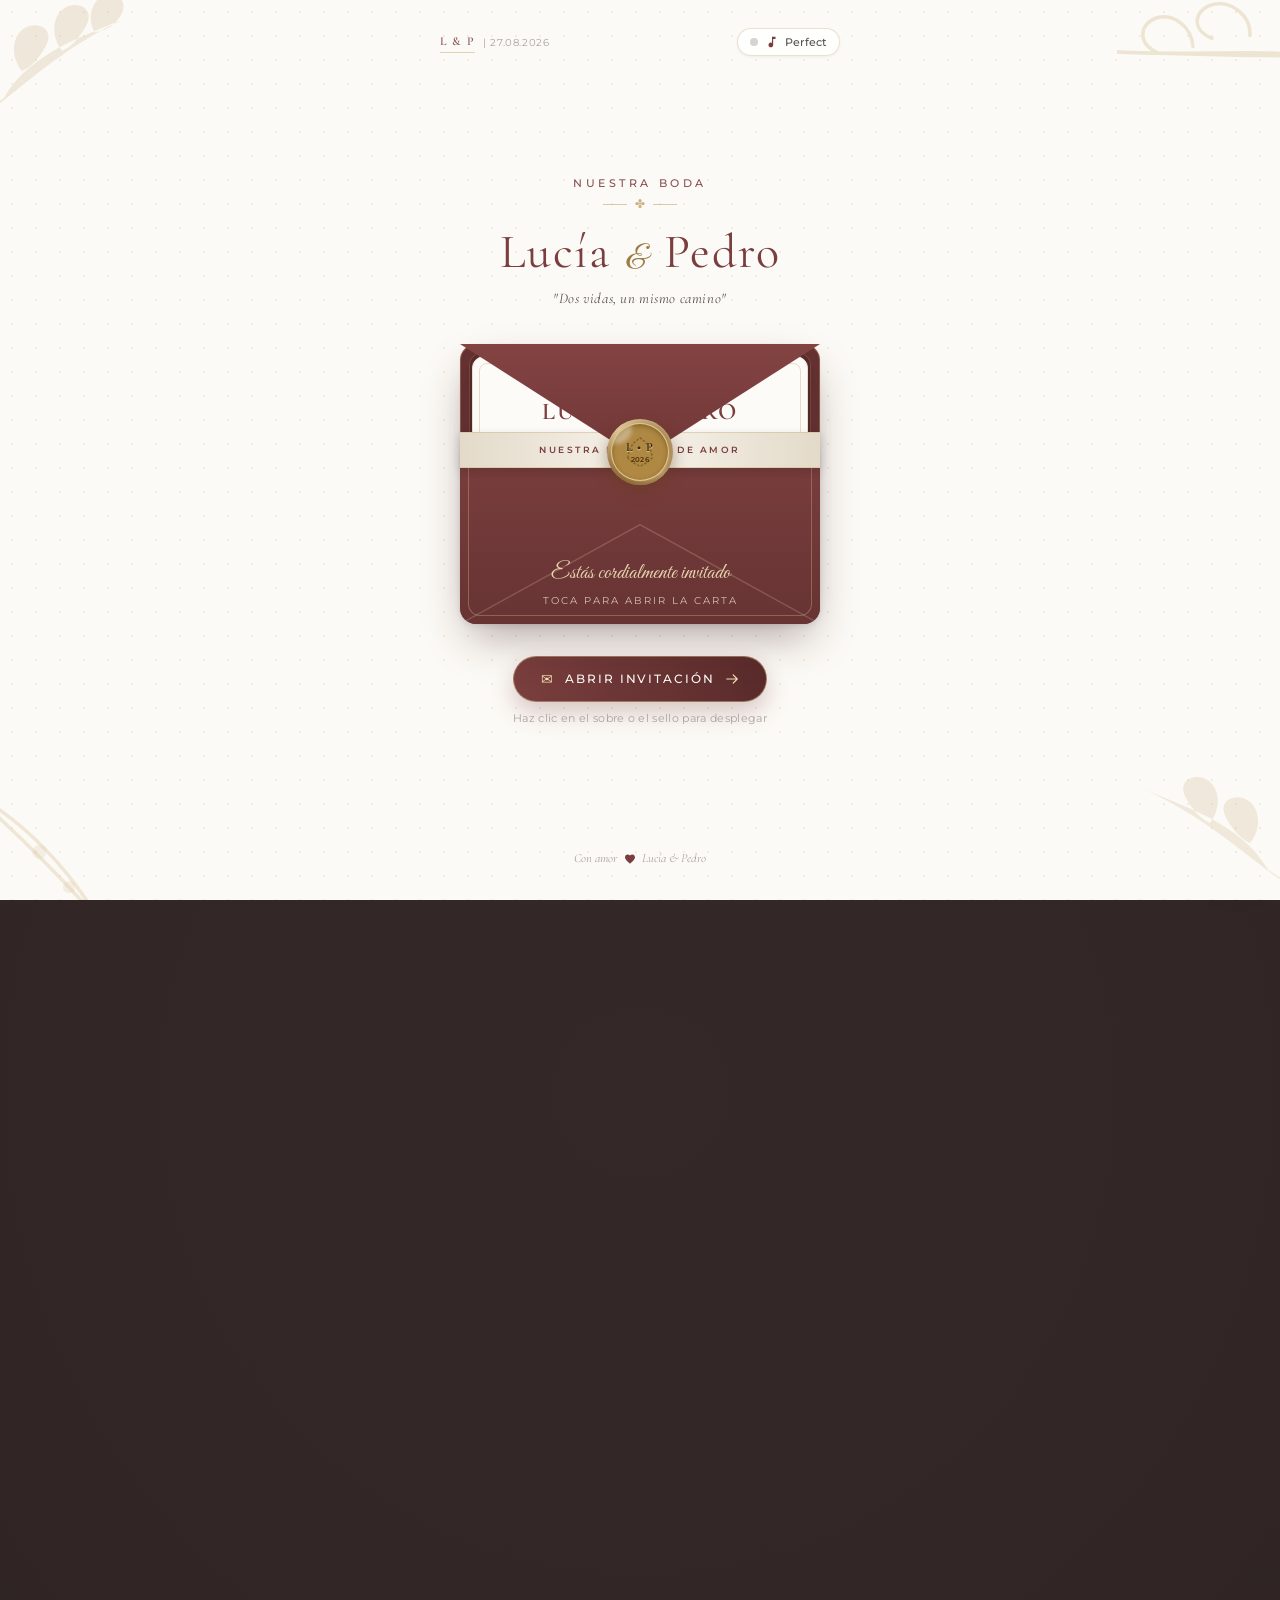
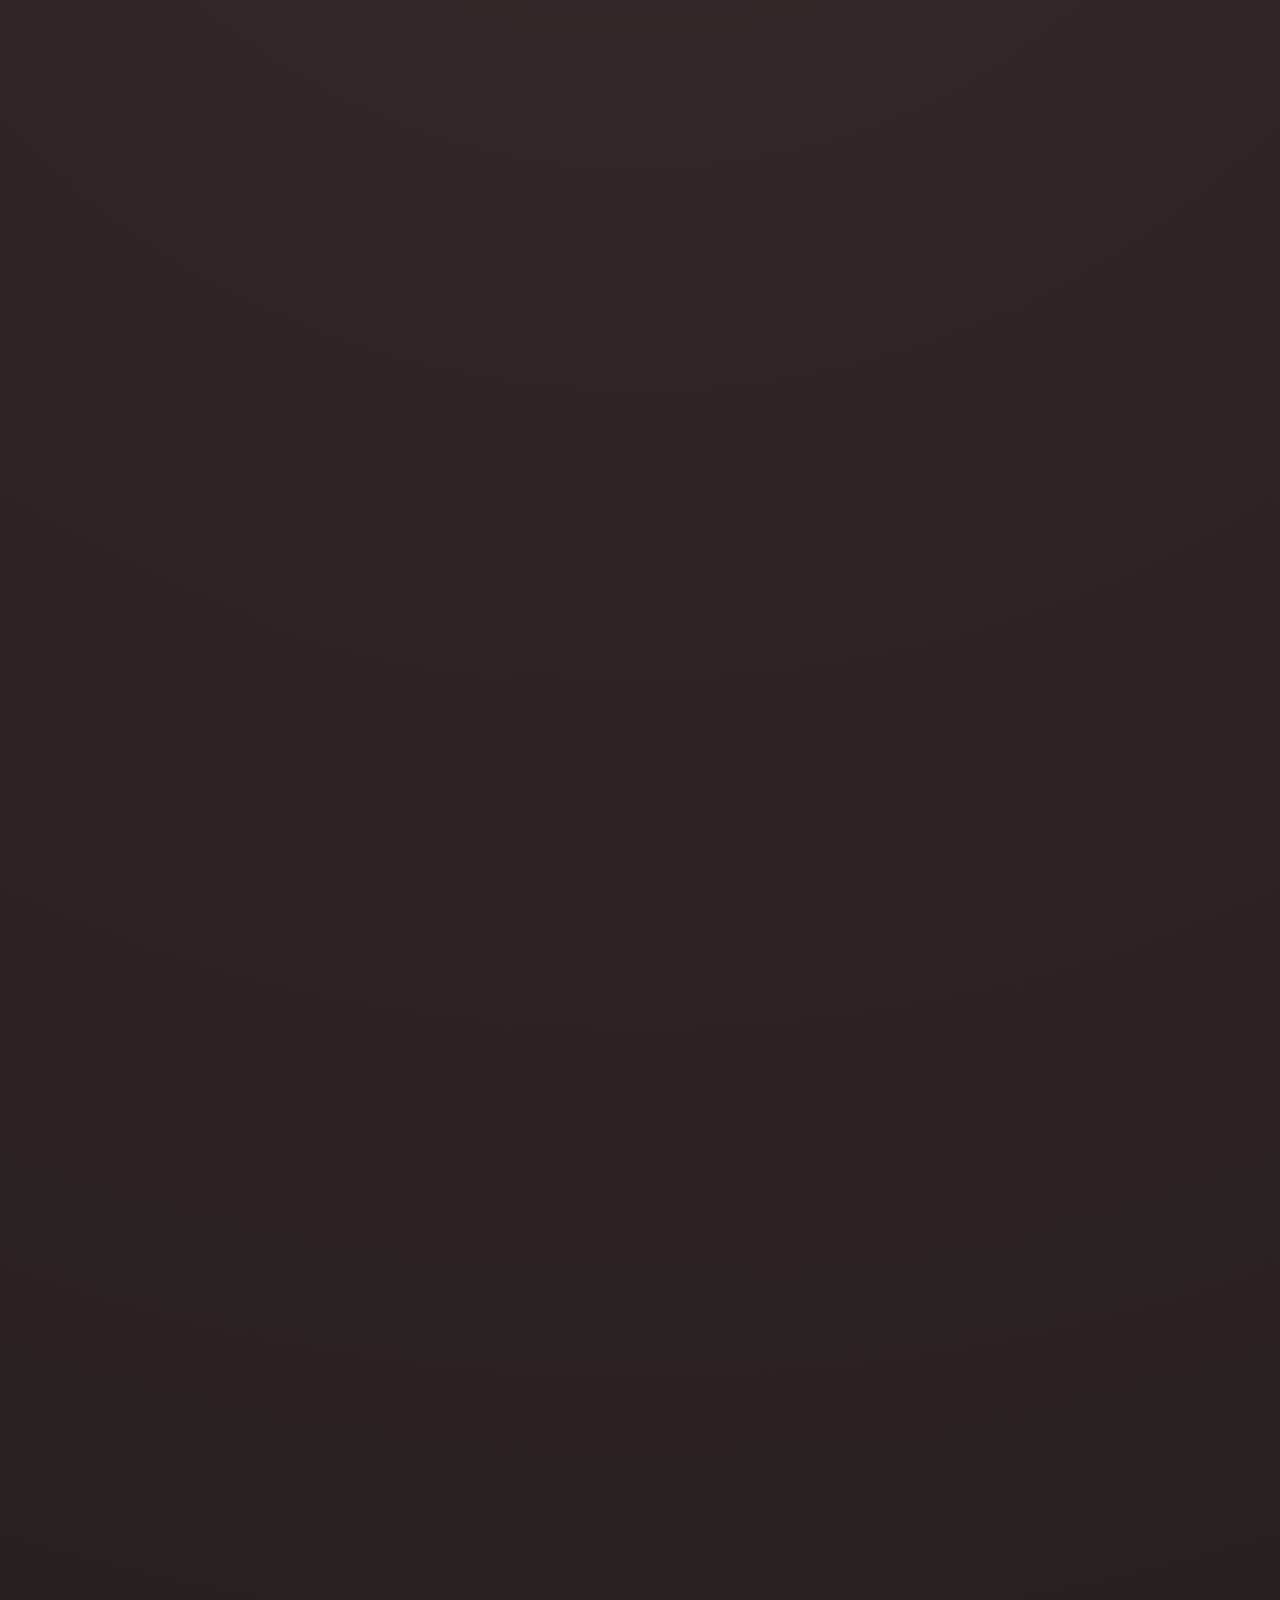
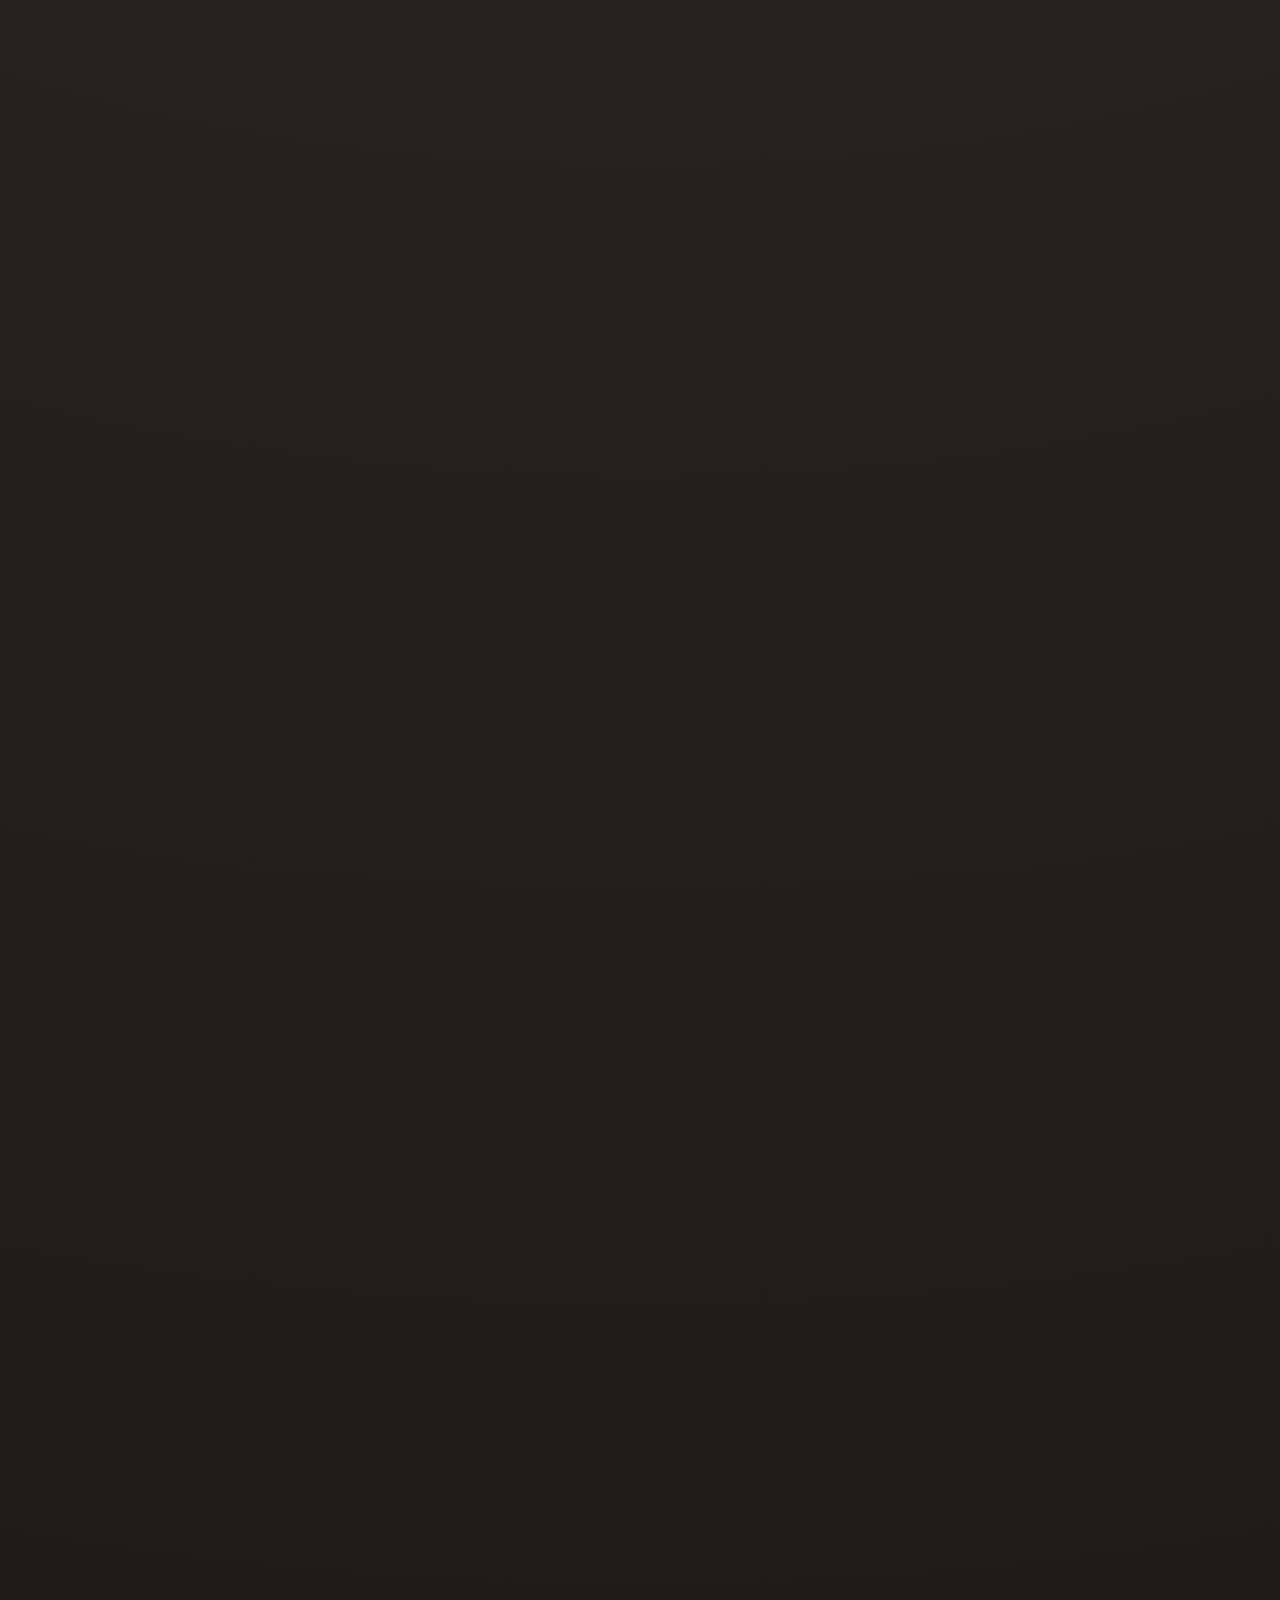
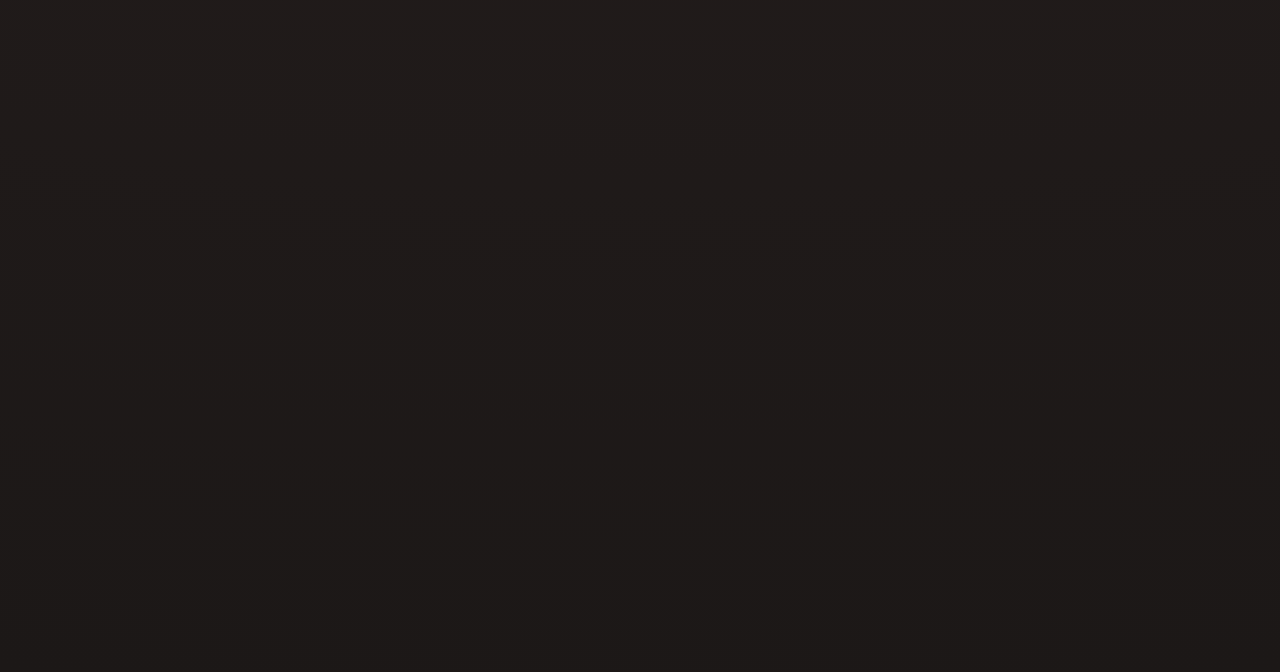
==== index.html @ 9cf3a08f "Inicio de proyecto y modificaciones" ====
<!DOCTYPE html>
<html lang="es" class="scroll-smooth">

<head>
  <meta charset="utf-8" />
  <meta name="viewport" content="width=device-width, initial-scale=1.0, maximum-scale=5.0" />
  <meta name="theme-color" content="#5e2a2c" />
  <title>Invitación de Boda - Lucía &amp; Pedro</title>

  <!-- Google Fonts: Cormorant Garamond, Great Vibes, Montserrat, Playfair Display -->
  <link rel="preconnect" href="https://fonts.googleapis.com" />
  <link rel="preconnect" href="https://fonts.gstatic.com" crossorigin="" />
  <link
    href="https://fonts.googleapis.com/css2?family=Cormorant+Garamond:ital,wght@0,300;0,400;0,500;0,600;0,700;1,400;1,600&amp;family=Great+Vibes&amp;family=Montserrat:wght@200;300;400;500;600&amp;family=Playfair+Display:ital,wght@0,400;0,600;1,400&amp;display=swap"
    rel="stylesheet" />

  <!-- Font Awesome Icons (para controles del reproductor e iconos de acción) -->
  <link rel="stylesheet" href="https://cdnjs.cloudflare.com/ajax/libs/font-awesome/6.4.0/css/all.min.css" />

  <!-- Hojas de Estilos Modulares (CSS Propio sin depender de Tailwind CDN) -->
  <link rel="stylesheet" href="css/global.css" />
  <link rel="stylesheet" href="css/animations.css" />
  <link rel="stylesheet" href="css/envelope.css" />
  <link rel="stylesheet" href="css/invitation.css" />
  <link rel="stylesheet" href="css/responsive.css" />
</head>

<body>

  <!-- ====================================================================
       PANTALLA INICIAL: SOBRE 3D INTERACTIVO Y SELLO DE CERA DORADO
       (Diseño Stitch AI - Carpeta 1)
       ==================================================================== -->
  <div id="envelope-screen" data-purpose="interactive-envelope-screen" aria-label="Sobre de invitación interactivo">

    <!-- Decoración Ambiental de Fondo (Textura y Ramas Botánicas Doradas) -->
    <div class="envelope-ambient-bg" aria-hidden="true">
      <div class="envelope-ambient-dots"></div>

      <!-- Rama Botánica Superior Izquierda -->
      <svg class="botanical-corner-svg top-left" fill="currentColor" viewBox="0 0 100 100">
        <path
          d="M12,90 C30,75 45,45 85,15 C65,30 35,45 25,75 Z M32,58 C24,52 22,40 28,34 C34,28 46,30 42,42 C38,54 34,56 32,58 Z M52,42 C44,36 42,24 48,18 C54,12 66,14 62,26 C58,38 54,40 52,42 Z M68,28 C62,22 62,12 68,6 C74,2 84,6 80,16 C76,26 70,26 68,28 Z"
          opacity="0.8"></path>
      </svg>

      <!-- Rama Botánica Superior Derecha -->
      <svg class="botanical-corner-svg top-right" fill="currentColor" viewBox="0 0 100 100">
        <path
          d="M10,90 Q40,60 85,12 C60,40 30,65 15,85 M30,55 C22,48 24,35 32,30 C40,25 50,30 45,42 M55,38 C48,30 50,18 58,14 C66,10 75,16 70,28"
          fill="none" stroke="currentColor" stroke-linecap="round" stroke-width="1.8"></path>
      </svg>

      <!-- Rama Botánica Inferior Izquierda -->
      <svg class="botanical-corner-svg bottom-left" fill="currentColor" viewBox="0 0 100 100">
        <path d="M15,95 Q50,55 90,20 Q40,50 15,95" fill="none" stroke="currentColor" stroke-width="2"></path>
        <circle cx="50" cy="55" fill="currentColor" opacity="0.6" r="4"></circle>
        <circle cx="70" cy="38" fill="currentColor" opacity="0.6" r="3.5"></circle>
      </svg>

      <!-- Rama Botánica Inferior Derecha -->
      <svg class="botanical-corner-svg bottom-right" fill="currentColor" viewBox="0 0 100 100">
        <path
          d="M90,90 C70,75 55,45 15,15 C35,30 65,45 75,75 Z M68,58 C76,52 78,40 72,34 C66,28 54,30 58,42 C62,54 66,56 68,58 Z M48,42 C56,36 58,24 52,18 C46,12 34,14 38,26 C42,38 46,40 48,42 Z"
          opacity="0.75"></path>
      </svg>
    </div>

    <!-- Contenedor Principal del Sobre -->
    <div class="envelope-shell">

      <!-- Barra Superior: Monograma y Botón Rápido de Música -->
      <header class="envelope-topbar" data-purpose="top-nav-bar">
        <div class="envelope-topbar-monogram">
          <span class="envelope-topbar-initials">L &amp; P</span>
          <span class="envelope-topbar-date">| 27.08.2026</span>
        </div>

        <button id="bg-music-toggle" type="button" class="envelope-audio-pill" aria-label="Reproducir música de fondo">
          <span class="music-dot-wrap">
            <span id="music-ping" class="music-dot-ping hidden"></span>
            <span id="music-dot" class="music-dot-core"></span>
          </span>
          <svg style="width: 14px; height: 14px; color: #7a3e3e;" fill="currentColor" viewBox="0 0 24 24">
            <path d="M12 3v10.55c-.59-.34-1.27-.55-2-.55-2.21 0-4 1.79-4 4s1.79 4 4 4 4-1.79 4-4V7h4V3h-6z"></path>
          </svg>
          <span id="music-text" class="music-pill-label">Perfect</span>
        </button>
      </header>

      <!-- Centro Hero: Título y Sobre 3D -->
      <div class="envelope-center-hero">
        <div>
          <p class="envelope-pretitle">Nuestra Boda</p>
          <div class="envelope-ornament-row" aria-hidden="true">
            <span class="envelope-ornament-line"></span>
            <span class="envelope-ornament-symbol">✤</span>
            <span class="envelope-ornament-line"></span>
          </div>
        </div>

        <h1 class="envelope-main-names">
          Lucía <span class="amp-script">&amp;</span> Pedro
        </h1>
        <p class="envelope-subtitle-quote">"Dos vidas, un mismo camino"</p>

        <!-- Sobre 3D Interactivo -->
        <section id="envelope-stage" class="envelope-container" data-purpose="interactive-envelope"
          aria-label="Sobre de boda interactivo. Haz clic para abrir">

          <!-- Forro Interior del Sobre -->
          <div class="envelope-back-lining">
            <div class="envelope-back-inner-frame">
              <div class="envelope-lining-watermark">L &amp; P</div>
            </div>
          </div>

          <!-- Carta Interior Deslizable -->
          <article id="sliding-letter" class="letter-card" data-purpose="inner-card-preview">
            <div class="letter-inner-border"></div>

            <div style="padding-top: 0.35rem; position: relative; z-index: 10;">
              <span class="letter-badge-top">Invitación de Honor</span>
              <h2 class="letter-couple-title">LUCÍA &amp; PEDRO</h2>
              <div class="letter-gold-rule"></div>
            </div>

            <div style="position: relative; z-index: 10;">
              <p class="letter-day-label">SÁBADO</p>
              <p class="letter-date-main">27 · AGOSTO · 2026</p>
              <p class="letter-event-sub">Ceremonia &amp; Recepción Social</p>
            </div>

            <div style="padding-bottom: 0.25rem; position: relative; z-index: 10; width: 100%;">
              <div class="letter-footer-note">
                <span>Para: Nuestra Familia y Amigos</span>
              </div>
            </div>
          </article>

          <!-- Bolsillo Frontal Inferior -->
          <div class="envelope-pocket-front">
            <div class="envelope-pocket-stitch"></div>
            <div class="envelope-pocket-folds" aria-hidden="true">
              <svg style="width: 100%; height: 100%;" preserveAspectRatio="none" viewBox="0 0 340 175">
                <line stroke="#f6e1b6" stroke-width="1.5" x1="0" x2="170" y1="175" y2="75"></line>
                <line stroke="#f6e1b6" stroke-width="1.5" x1="340" x2="170" y1="175" y2="75"></line>
              </svg>
            </div>
            <div class="envelope-pocket-text">
              <p class="envelope-pocket-script">Estás cordialmente invitado</p>
              <p class="envelope-pocket-hint">Toca para abrir la carta</p>
            </div>
          </div>

          <!-- Cinta de Seda Central -->
          <div class="ribbon-band">
            <span>Nuestra Historia de Amor</span>
          </div>

          <!-- Solapa Triangular Superior -->
          <div id="envelope-flap" class="envelope-flap">
            <div class="envelope-flap-inner">
              <div class="envelope-flap-trim"></div>
            </div>
          </div>

          <!-- Sello de Cera 3D Dorado -->
          <div id="wax-seal" class="wax-seal" data-purpose="interactive-wax-seal" title="Abrir Sobre">
            <div class="wax-seal-rim">
              <div class="wax-seal-disc">
                <div class="wax-seal-glare"></div>
                <svg class="wax-seal-wreath" fill="currentColor" viewBox="0 0 100 100">
                  <path
                    d="M20,65 C20,40 35,25 50,15 C65,25 80,40 80,65 C70,75 60,82 50,85 C40,82 30,75 20,65 Z"
                    fill="none" stroke="currentColor" stroke-dasharray="6,4" stroke-width="4"></path>
                </svg>
                <span class="wax-seal-initials">L • P</span>
                <span class="wax-seal-year">2026</span>
              </div>
            </div>
          </div>

        </section>

        <!-- Botón de Acción Principal -->
        <div class="envelope-cta-wrap">
          <button id="open-envelope-btn" type="button" class="open-envelope-btn" data-purpose="open-envelope-trigger">
            <span style="color: #f5e3b5; font-size: 0.88rem;">✉</span>
            <span id="open-envelope-label">Abrir Invitación</span>
            <svg style="width: 14px; height: 14px; color: #f5e3b5;" fill="none" stroke="currentColor"
              viewBox="0 0 24 24">
              <path d="M14 5l7 7m0 0l-7 7m7-7H3" stroke-linecap="round" stroke-linejoin="round" stroke-width="2"></path>
            </svg>
          </button>
          <p class="open-envelope-subhint">Haz clic en el sobre o el sello para desplegar</p>
        </div>
      </div>

      <!-- Pie de Pantalla del Sobre -->
      <footer class="envelope-footer">
        <div class="envelope-footer-inner">
          <span>Con amor</span>
          <svg style="width: 12px; height: 12px; color: #7a3e3e;" fill="currentColor" viewBox="0 0 24 24">
            <path
              d="M12 21.35l-1.45-1.32C5.4 15.36 2 12.28 2 8.5 2 5.42 4.42 3 7.5 3c1.74 0 3.41.81 4.5 2.09C13.09 3.81 14.76 3 16.5 3 19.58 3 22 5.42 22 8.5c0 3.78-3.4 6.86-8.55 11.54L12 21.35z">
            </path>
          </svg>
          <span>Lucía &amp; Pedro</span>
        </div>
      </footer>

    </div>
  </div>

  <!-- ====================================================================
       CONTENEDOR PRINCIPAL DE LA INVITACIÓN COMPLETA
       (Diseño Stitch AI - Carpeta Principal)
       ==================================================================== -->
  <main class="main-invitation-container" role="main">

    <!-- ==========================================
         1. PORTADA / HERO SECTION
         ========================================== -->
    <section class="hero-marsala-section marsala-gradient-bg" data-purpose="hero-section">

      <div class="hero-top-content">
        <!-- Monograma Superior con Icono laurel.png -->
        <div class="hero-monogram-wrap" data-purpose="monogram">
          <div class="hero-laurel-box">
            <img src="img/laurel.png" alt="Corona de laurel dorada" class="hero-laurel-img" />
            <div class="hero-monogram-letters">
              <span>L</span>
              <span class="hero-monogram-slash">/</span>
              <span>P</span>
            </div>
          </div>
        </div>

        <!-- Anuncio y Nombres de los Novios -->
        <span class="hero-pretitle">NOS CASAMOS</span>
        <h1 class="hero-couple-name">LUCÍA</h1>
        <span class="hero-couple-amp">&amp;</span>
        <h2 class="hero-couple-name" style="margin-bottom: 0.75rem;">PEDRO</h2>

        <!-- Fecha Destacada -->
        <div class="hero-date-badge">
          <p class="hero-date-numbers">27 · 08 · 2026</p>
          <p class="hero-date-day">SÁBADO</p>
        </div>
      </div>

      <!-- Fotografía Principal a Ancho Completo con Ondas Arriba y Abajo -->
      <div class="hero-photo-container" data-purpose="couple-photo-hero">
        <div class="hero-wave-frame">
          <!-- Onda Superior con Filete Dorado -->
          <svg class="hero-wave-top-svg" viewBox="0 0 500 60" preserveAspectRatio="none" aria-hidden="true">
            <path d="M0,0 L500,0 L500,22 C370,58 160,-6 0,38 Z" fill="#6b3235"></path>
            <path d="M0,42 C160,-2 370,62 500,26" fill="none" stroke="#c5a059" stroke-width="1.8" opacity="0.85"></path>
          </svg>

          <img class="hero-arch-img" src="img/portada.jpg"
            alt="Lucía y Pedro sonriendo juntos en el día de su boda" title="Toca para ampliar fotografía" />
          <div class="hero-arch-overlay" aria-hidden="true"></div>

          <!-- Onda Inferior con Filete Dorado -->
          <svg class="hero-wave-bottom-svg" viewBox="0 0 500 65" preserveAspectRatio="none" aria-hidden="true">
            <path d="M0,28 C150,68 340,-4 500,36 L500,65 L0,65 Z" fill="#58282b"></path>
            <path d="M0,24 C150,64 340,-8 500,32" fill="none" stroke="#c5a059" stroke-width="1.8" opacity="0.85"></path>
          </svg>
        </div>
      </div>

      <div class="hero-bottom-content">
        <!-- Cita Romántica -->
        <div class="hero-quote-box">
          <blockquote class="hero-quote-text">
            “Dos vidas, un mismo camino, una sola historia de amor.”
          </blockquote>
        </div>

        <!-- Reproductor de Música Integrado -->
        <div class="hero-audio-player" data-purpose="audio-player">
          <div class="player-song-info">
            <div class="player-song-title">Perfect</div>
            <div class="player-song-artist">Ed Sheeran</div>
          </div>

          <!-- Barra de Progreso -->
          <div class="player-progress-wrap">
            <div id="player-progress-bar" class="player-progress-bar" title="Adelantar o retroceder canción">
              <div id="player-progress-fill" class="player-progress-fill" style="width: 26%;">
                <span class="player-progress-thumb"></span>
              </div>
            </div>
            <div class="player-times-row">
              <span id="player-current-time">0:00</span>
              <span id="player-total-time">4:10</span>
            </div>
          </div>

          <!-- Controles de Reproducción -->
          <div class="player-controls-row">
            <button id="player-shuffle-btn" type="button" class="player-ctrl-btn" aria-label="Aleatorio">
              <i class="fa-solid fa-shuffle"></i>
            </button>
            <button id="player-prev-btn" type="button" class="player-ctrl-btn" aria-label="Reiniciar canción">
              <i class="fa-solid fa-backward-step"></i>
            </button>
            <button id="player-play-btn" type="button" class="player-play-main-btn" aria-label="Reproducir o pausar">
              <i id="player-play-icon" class="fa-solid fa-play" style="font-size: 0.85rem; margin-left: 2px;"></i>
            </button>
            <button id="player-next-btn" type="button" class="player-ctrl-btn" aria-label="Siguiente canción">
              <i class="fa-solid fa-forward-step"></i>
            </button>
            <button id="player-repeat-btn" type="button" class="player-ctrl-btn active" aria-label="Repetir canción">
              <i class="fa-solid fa-repeat"></i>
            </button>
          </div>

          <!-- Leyenda Inferior -->
          <div class="player-footnote">
            <span class="player-footnote-text">REPRODUCE MÚSICA DURANTE TU VISITA</span>
            <i class="fa-regular fa-heart" style="color: var(--wedding-gold); font-size: 0.75rem;"></i>
          </div>
        </div>
      </div>

      <!-- Hojas Doradas Flotantes con Movimiento de Viento (hoja.png) -->
      <div class="hero-botanical-top-right leaf-wind-right leaf-wind-slow" aria-hidden="true">
        <img src="img/hoja.png" alt="Hoja botánica dorada" />
      </div>
      <div class="hero-botanical-accent leaf-wind-left" aria-hidden="true">
        <img src="img/hoja.png" alt="Hoja botánica dorada" />
      </div>

    </section>

    <!-- ==========================================
         2. BIENVENIDOS, CUENTA REGRESIVA Y FAMILIA
         ========================================== -->
    <section class="welcome-paper-section paper-texture" data-purpose="welcome-section">

      <!-- Hoja Dorada Flotante Superior Derecha -->
      <div class="welcome-botanical-top-right leaf-wind-right leaf-wind-delayed" aria-hidden="true">
        <img src="img/hoja.png" alt="Hoja botánica dorada" />
      </div>

      <h2 class="welcome-heading">BIENVENIDOS</h2>

      <!-- Divisor con Hojas Doradas -->
      <div class="leaf-divider-row" aria-hidden="true">
        <span class="leaf-divider-line"></span>
        <svg style="width: 1.75rem; height: 1.25rem; color: var(--wedding-gold);" fill="currentColor"
          viewBox="0 0 40 25">
          <path d="M20,12 C14,5 2,8 0,12 C2,16 14,19 20,12 Z"></path>
          <path d="M20,12 C26,5 38,8 40,12 C38,16 26,19 20,12 Z"></path>
          <circle cx="20" cy="12" fill="#99732e" r="2"></circle>
        </svg>
        <span class="leaf-divider-line"></span>
      </div>

      <p class="welcome-lead-text">
        Nos llena de alegría compartir con ustedes el inicio de esta nueva etapa.
      </p>

      <!-- Tarjeta de 2 Columnas: Fecha & Cuenta Regresiva -->
      <div class="date-countdown-card" data-purpose="countdown-grid">
        <!-- Columna Fecha -->
        <div class="date-col-box">
          <i class="fa-regular fa-calendar-check col-gold-icon"></i>
          <span class="col-upper-title">SÁBADO</span>
          <span class="col-muted-sub">27 DE AGOSTO</span>
          <span class="col-big-serif">2026</span>
          <a id="google-calendar-btn" href="#" target="_blank" rel="noopener noreferrer" class="calendar-mini-link">
            + Agendar fecha
          </a>
        </div>

        <!-- Columna Días Restantes -->
        <div class="countdown-col-box">
          <i class="fa-regular fa-clock col-gold-icon"></i>
          <span class="col-upper-title">FALTAN</span>
          <div class="days-inline-group">
            <span id="days" class="days-number-big">246</span>
            <span class="days-unit-label">DÍAS</span>
          </div>
          <div class="live-hms-bar" aria-label="Horas, minutos y segundos restantes">
            <span><span id="hours" class="val">00</span>h</span>
            <span>:</span>
            <span><span id="minutes" class="val">00</span>m</span>
            <span>:</span>
            <span><span id="seconds" class="val">00</span>s</span>
          </div>
        </div>
      </div>

      <!-- Cita con Comillas Doradas -->
      <div class="inspirational-quote-wrap" data-purpose="inspirational-quote">
        <div class="quote-mark-gold">“</div>
        <blockquote class="inspirational-quote-text">
          El amor se fortalece con la familia y con quienes siempre nos han acompañado.
        </blockquote>
        <div class="quote-mark-gold" style="margin-top: 0.25rem;">”</div>
      </div>

      <!-- Nuestros Padres y Nuestros Padrinos -->
      <div class="family-blocks-stack" data-purpose="family-honor">
        <!-- Nuestros Padres -->
        <div class="family-group-box">
          <div class="terracotta-pill-header">NUESTROS PADRES</div>
          <div class="family-names-list">
            <p>María González<span class="light-name">Carlos Torres</span></p>
            <div class="family-mini-rule"></div>
            <p>Elena Vargas<span class="light-name">Jorge Fernández</span></p>
          </div>
        </div>

        <!-- Nuestros Padrinos -->
        <div class="family-group-box">
          <div class="terracotta-pill-header">NUESTROS PADRINOS</div>
          <div class="family-names-list">
            <p>Andrea Rojas</p>
            <p class="family-amp-gold">&amp;</p>
            <p>Miguel Salazar</p>
          </div>
        </div>
      </div>

      <!-- Hoja Dorada Flotante Inferior Izquierda -->
      <div class="welcome-botanical-accent leaf-wind-left leaf-wind-slow" aria-hidden="true">
        <img src="img/hoja.png" alt="Hoja botánica dorada" />
      </div>

    </section>

    <!-- ==========================================
         3. CEREMONIA Y CELEBRACIÓN, VESTIMENTA,
            ITINERARIO, REGALOS, GALERÍA Y RSVP
         ========================================== -->
    <section class="event-details-section paper-texture" data-purpose="event-details-section">

      <!-- Hojas Doradas Flotantes de Fondo en la Sección -->
      <div class="section-leaf-accent pos-dress-right leaf-wind-right" aria-hidden="true">
        <img src="img/hoja.png" alt="Hoja botánica dorada" />
      </div>
      <div class="section-leaf-accent pos-itinerary-left leaf-wind-left leaf-wind-delayed" aria-hidden="true">
        <img src="img/hoja.png" alt="Hoja botánica dorada" />
      </div>
      <div class="section-leaf-accent pos-gifts-right leaf-wind-right leaf-wind-slow" aria-hidden="true">
        <img src="img/hoja.png" alt="Hoja botánica dorada" />
      </div>
      <div class="section-leaf-accent pos-rsvp-left leaf-wind-left" aria-hidden="true">
        <img src="img/hoja.png" alt="Hoja botánica dorada" />
      </div>

      <!-- Cabecera en Arco Marsala -->
      <div class="section-marsala-arch marsala-gradient-bg wave-arch-bottom">
        <div class="arch-watermark-top-right leaf-wind-right" aria-hidden="true">
          <img src="img/hoja.png" alt="Hoja botánica dorada" />
        </div>
        <h2 class="arch-section-title">
          CEREMONIA<br />Y CELEBRACIÓN
        </h2>
        <div class="arch-gold-underline"></div>
      </div>

      <!-- 2 Columnas: Ceremonia Religiosa & Recepción Social -->
      <div class="locations-grid-2col" data-purpose="locations-grid">
        <!-- Ceremonia Religiosa -->
        <div class="location-col-item">
          <div class="location-icon-box" aria-hidden="true">
            <svg style="width: 2.5rem; height: 2.5rem;" fill="none" stroke="currentColor" stroke-width="1.5"
              viewBox="0 0 24 24">
              <path d="M12 2v4m0 0H9m3 0h3m-3 4l-7 4v8h14v-8l-7-4z M9 22v-5a3 3 0 016 0v5" stroke-linecap="round"
                stroke-linejoin="round"></path>
            </svg>
          </div>
          <h3 class="location-title">Ceremonia<br />Religiosa</h3>
          <p class="location-place-name">Iglesia Santa Isabel</p>
          <p class="location-address">Av. Principal Nº123</p>
          <p class="location-time">20:00 hrs.</p>
          <a id="church-map-btn" href="https://maps.google.com/?q=Iglesia+Santa+Isabel+Av+Principal+123"
            target="_blank" rel="noopener noreferrer" class="pill-action-btn">
            <i class="fa-solid fa-location-dot" style="font-size: 10px;"></i>
            <span>Ver Ubicación</span>
          </a>
        </div>

        <!-- Recepción Social -->
        <div class="location-col-item with-left-divider">
          <div class="location-icon-box" aria-hidden="true">
            <svg style="width: 2.5rem; height: 2.5rem;" fill="none" stroke="currentColor" stroke-width="1.5"
              viewBox="0 0 24 24">
              <path d="M8 21h8m-4-7v7m-4-7l-2-7h6l-2 7m8 0l-2-7h6l-2 7m-1 7v-7m4 7h-8" stroke-linecap="round"
                stroke-linejoin="round"></path>
            </svg>
          </div>
          <h3 class="location-title">Recepción<br />Social</h3>
          <p class="location-place-name">Salón Los Olivos</p>
          <p class="location-address">Av. Jardín Nº456</p>
          <p class="location-time">21:00 hrs.</p>
          <a id="reception-map-btn" href="https://maps.google.com/?q=Salon+Los+Olivos+Av+Jardin+456" target="_blank"
            rel="noopener noreferrer" class="pill-action-btn">
            <i class="fa-solid fa-location-dot" style="font-size: 10px;"></i>
            <span>Ver Ubicación</span>
          </a>
        </div>
      </div>

      <!-- Código de Vestimenta -->
      <div class="dress-code-block" data-purpose="dress-code">
        <div class="subsection-header-row">
          <span class="subsection-header-line"></span>
          <span class="subsection-header-title">CÓDIGO DE VESTIMENTA</span>
          <span class="subsection-header-line"></span>
        </div>

        <div class="dress-code-row">
          <!-- Iconos Traje y Vestido -->
          <div class="dress-icons-pair" aria-hidden="true">
            <svg style="width: 2.25rem; height: 2.75rem;" fill="none" stroke="currentColor" stroke-width="1.4"
              viewBox="0 0 36 44">
              <path d="M12 4 L18 16 L24 4 L28 4 L32 20 L28 40 L8 40 L4 20 L8 4 Z"></path>
              <path d="M18 16 L18 40"></path>
              <path d="M15 10 L18 13 L21 10"></path>
              <circle cx="18" cy="22" fill="currentColor" r="1"></circle>
              <circle cx="18" cy="27" fill="currentColor" r="1"></circle>
            </svg>
            <div class="dress-icons-sep"></div>
            <svg style="width: 2.25rem; height: 2.75rem;" fill="none" stroke="currentColor" stroke-width="1.4"
              viewBox="0 0 36 44">
              <path d="M14 4 C14 8 22 8 22 4 L26 14 L21 17 L29 40 L7 40 L15 17 L10 14 Z"></path>
              <path d="M15 17 C17 18 19 18 21 17"></path>
            </svg>
          </div>

          <!-- Estilo y Paleta de Colores -->
          <div class="dress-swatches-info">
            <span class="dress-style-label">Elegante Formal</span>
            <div class="dress-swatches-row">
              <span class="color-swatch-dot" style="background-color: #f2e6d8;" title="Champagne"></span>
              <span class="color-swatch-dot" style="background-color: #e3bebe;" title="Rosa empolvado"></span>
              <span class="color-swatch-dot" style="background-color: #c2847a;" title="Terracota"></span>
              <span class="color-swatch-dot" style="background-color: #7d3f44;" title="Marsala"></span>
            </div>
          </div>
        </div>
      </div>

      <!-- Itinerario Vertical -->
      <div class="itinerary-block" data-purpose="itinerary">
        <div class="subsection-header-row" style="margin-bottom: 1.5rem;">
          <span class="subsection-header-line"></span>
          <span class="subsection-header-title">ITINERARIO</span>
          <span class="subsection-header-line"></span>
        </div>

        <div class="vertical-timeline-list">
          <div class="vertical-timeline-line" aria-hidden="true"></div>

          <!-- 1. Ceremonia Religiosa -->
          <div class="itinerary-step-row">
            <div class="itinerary-step-icon" aria-hidden="true">
              <img src="iconos/libro.gif" alt="Ceremonia Religiosa" />
            </div>
            <div class="itinerary-step-dot"></div>
            <div class="itinerary-step-text">
              <span class="itinerary-step-time">20:00 hrs.</span>
              <span class="itinerary-step-name">Ceremonia Religiosa</span>
            </div>
          </div>

          <!-- 2. Recepción Social -->
          <div class="itinerary-step-row">
            <div class="itinerary-step-icon" aria-hidden="true">
              <img src="iconos/brindis.gif" alt="Recepción Social" />
            </div>
            <div class="itinerary-step-dot"></div>
            <div class="itinerary-step-text">
              <span class="itinerary-step-time">21:00 hrs.</span>
              <span class="itinerary-step-name">Recepción Social</span>
            </div>
          </div>

          <!-- 3. Cena -->
          <div class="itinerary-step-row">
            <div class="itinerary-step-icon" aria-hidden="true">
              <img src="iconos/dinner.gif" alt="Cena" />
            </div>
            <div class="itinerary-step-dot"></div>
            <div class="itinerary-step-text">
              <span class="itinerary-step-time">22:00 hrs.</span>
              <span class="itinerary-step-name">Cena</span>
            </div>
          </div>

          <!-- 4. Fiesta -->
          <div class="itinerary-step-row">
            <div class="itinerary-step-icon" aria-hidden="true">
              <img src="iconos/celebration.gif" alt="Fiesta" />
            </div>
            <div class="itinerary-step-dot"></div>
            <div class="itinerary-step-text">
              <span class="itinerary-step-time">23:00 hrs.</span>
              <span class="itinerary-step-name">Fiesta</span>
            </div>
          </div>

          <!-- 5. Torta -->
          <div class="itinerary-step-row">
            <div class="itinerary-step-icon" aria-hidden="true">
              <img src="iconos/noche.gif" alt="Fin de Fiesta" />
            </div>
            <div class="itinerary-step-dot"></div>
            <div class="itinerary-step-text">
              <span class="itinerary-step-time">00:00 hrs.</span>
              <span class="itinerary-step-name">Torta</span>
            </div>
          </div>
        </div>
      </div>

      <!-- Mesa de Regalos, Transferencia y Código QR -->
      <div class="gift-registry-block" data-purpose="gift-registry">
        <div style="margin-bottom: 0.75rem;" aria-hidden="true">
          <svg style="width: 2rem; height: 1rem; color: var(--wedding-gold);" fill="currentColor" viewBox="0 0 40 20">
            <path d="M20,10 C14,3 2,6 0,10 C2,14 14,17 20,10 Z"></path>
            <path d="M20,10 C26,3 38,6 40,10 C38,14 26,17 20,10 Z"></path>
          </svg>
        </div>

        <blockquote class="gift-quote-text">
          “Tu presencia es el mejor regalo, pero si deseas tener un detalle con nosotros, esta es una sugerencia.”
        </blockquote>

        <div class="gift-options-grid">
          <!-- Sugerencia de Regalo -->
          <div class="gift-col-box">
            <div class="location-icon-box" style="width: 2.5rem; height: 2.5rem; margin-bottom: 0.25rem;"
              aria-hidden="true">
              <svg style="width: 2rem; height: 2rem;" fill="none" stroke="currentColor" stroke-width="1.6"
                viewBox="0 0 24 24">
                <rect height="13" rx="2" width="18" x="3" y="8"></rect>
                <path d="M12 8v13M3 12h18M12 8a3 3 0 1 0-3-3c2 0 3 3 3 3zm0 0a3 3 0 1 1 3-3c-2 0-3 3-3 3z"></path>
              </svg>
            </div>
            <h4 class="gift-col-title">Sugerencia<br />de Regalo</h4>
            <p class="gift-sub-detail">Sobre o detalle en recepción</p>
          </div>

          <!-- Transferencia Bancaria -->
          <div class="gift-col-box with-left-divider">
            <div class="location-icon-box" style="width: 2.5rem; height: 2.5rem; margin-bottom: 0.25rem;"
              aria-hidden="true">
              <svg style="width: 2rem; height: 2rem;" fill="none" stroke="currentColor" stroke-width="1.6"
                viewBox="0 0 24 24">
                <path d="M3 21h18M4 10h16M12 3L2 10h20L12 3zM6 10v7M10 10v7M14 10v7M18 10v7"></path>
              </svg>
            </div>
            <h4 class="gift-col-title">Transferencia</h4>
            <div class="bank-details-list">
              <p style="font-weight: 500;">Banco Nacional</p>
              <p style="color: var(--wedding-text-muted);">Titular: Lucía Torres</p>
              <p class="bank-account-mono">
                Nº de cuenta:<br />
                <span id="bank-account-number">1234567890</span>
              </p>
            </div>
            <button id="copy-account-btn" type="button" class="copy-bank-btn">
              <i class="fa-regular fa-copy"></i>
              <span>Copiar cuenta</span>
            </button>
          </div>
        </div>

        <!-- Código QR Local -->
        <div class="qr-card-wrap" data-purpose="qr-code">
          <div class="qr-frame-box">
            <img src="img/qr_transferencia.svg" alt="Código QR para transferencia o regalo" class="qr-code-image"
              title="Toca para ampliar el código QR" />
          </div>
          <span class="qr-caption-text">O escanea el QR</span>
        </div>
      </div>

      <!-- Galería de Recuerdos (Con Lightbox Funcional) -->
      <div class="gallery-block" data-purpose="wedding-gallery">
        <div class="subsection-header-row">
          <span class="subsection-header-line"></span>
          <span class="subsection-header-title">NUESTROS MOMENTOS</span>
          <span class="subsection-header-line"></span>
        </div>

        <div class="gallery-grid-2x2">
          <div class="gallery-thumb-item" title="Ampliar fotografía">
            <img class="gallery-thumb-img" src="img/foto_1.jpg" alt="Celebración y brindis de Lucía y Pedro" />
          </div>
          <div class="gallery-thumb-item" title="Ampliar fotografía">
            <img class="gallery-thumb-img" src="img/foto_2.jpg" alt="Detalle floral de la boda" />
          </div>
          <div class="gallery-thumb-item" title="Ampliar fotografía">
            <img class="gallery-thumb-img" src="img/foto_4.jpg" alt="Ceremonia y decoración nupcial" />
          </div>
          <div class="gallery-thumb-item" title="Ampliar fotografía">
            <img class="gallery-thumb-img" src="img/foto_5.jpg" alt="Alianzas y manos de los novios" />
          </div>
        </div>
      </div>

      <!-- Confirmar Asistencia (RSVP con WhatsApp y Formulario de Opciones) -->
      <div class="rsvp-photos-block" data-purpose="rsvp-section" id="confirmar-asistencia">

        <div class="rsvp-box-card">
          <div class="rsvp-icon-top" aria-hidden="true">
            <i class="fa-regular fa-calendar-check"></i>
          </div>

          <h2 class="rsvp-title-main">CONFIRMAR ASISTENCIA</h2>
          <p class="rsvp-script-sub">RSVP</p>
          <div class="rsvp-heart-divider" aria-hidden="true">♥</div>

          <p class="rsvp-instructions">
            Favor de confirmar tu asistencia antes del <strong>10 de Agosto de 2026</strong>. ¡Esperamos celebrar juntos!
          </p>

          <!-- Botón de Confirmación Directa por WhatsApp -->
          <a id="whatsapp-rsvp-btn" href="#" target="_blank" rel="noopener noreferrer" class="whatsapp-rsvp-btn"
            aria-label="Confirmar asistencia por WhatsApp">
            <svg viewBox="0 0 24 24" aria-hidden="true">
              <path
                d="M12.031 6.172c-3.181 0-5.767 2.586-5.768 5.766-.001 1.298.38 2.27 1.019 3.287l-.711 2.598 2.664-.698c.99.54 1.787.819 2.796.819 3.18 0 5.767-2.587 5.767-5.766.001-3.182-2.585-5.766-5.767-5.766zm0 10.455c-.931 0-1.745-.274-2.502-.751l-.179-.107-1.575.413.42-1.536-.118-.187c-.504-.799-.77-1.636-.769-2.52 0-2.617 2.13-4.746 4.748-4.746 2.617 0 4.746 2.129 4.746 4.746 0 2.618-2.129 4.746-4.746 4.746zm-6.273-10.457c-1.341 1.342-2.08 3.125-2.079 5.023 0 1.602.537 3.167 1.551 4.492l-1.644 6.005 6.147-1.612c1.272.693 2.704 1.059 4.167 1.06 4.095 0 7.822-3.328 7.823-7.424 0-1.983-.772-3.848-2.175-5.251-1.403-1.402-3.268-2.175-5.251-2.175-4.096 0-7.821 3.327-7.821 7.424z" />
            </svg>
            <span>CONFIRMAR VÍA WHATSAPP</span>
          </a>

          <!-- Botón para alternar formulario en línea con opciones -->
          <button id="toggle-rsvp-form-btn" type="button" class="toggle-rsvp-form-btn">
            <span>O CONFIRMA EN LÍNEA DIRECTAMENTE</span>
            <svg id="form-chevron-icon" fill="none" stroke="currentColor" viewBox="0 0 24 24" aria-hidden="true">
              <path stroke-linecap="round" stroke-linejoin="round" stroke-width="2" d="M19 9l-7 7-7-7"></path>
            </svg>
          </button>

          <!-- Formulario en línea interactivo con opciones -->
          <form id="rsvp-online-form" class="rsvp-online-form hidden">
            <div class="rsvp-form-group">
              <label class="rsvp-label" for="guest-name">Nombre Completo o Familia</label>
              <input id="guest-name" type="text" class="rsvp-input" placeholder="Ej. Familia Torres González"
                required />
            </div>

            <div style="display: grid; grid-template-columns: 1fr 1fr; gap: 0.5rem;" class="rsvp-form-group">
              <div>
                <label class="rsvp-label" for="guest-passes">Pases</label>
                <select id="guest-passes" class="rsvp-select">
                  <option value="1">1 Persona</option>
                  <option value="2" selected>2 Personas</option>
                  <option value="3">3 Personas</option>
                  <option value="4">4 Personas</option>
                </select>
              </div>
              <div>
                <label class="rsvp-label" for="guest-attending">¿Asistirás?</label>
                <select id="guest-attending" class="rsvp-select">
                  <option value="si" selected>¡Sí, ahí estaré!</option>
                  <option value="no">Lo siento, no podré</option>
                </select>
              </div>
            </div>

            <div class="rsvp-form-group">
              <label class="rsvp-label" for="guest-message">Mensaje para los novios</label>
              <textarea id="guest-message" class="rsvp-textarea" rows="2"
                placeholder="Escribe unas palabras de felicitación..."></textarea>
            </div>

            <button type="submit" class="rsvp-submit-btn">
              ENVIAR CONFIRMACIÓN
            </button>
          </form>

        </div>

      </div>

    </section>

    <!-- ==========================================
         4. CIERRE FOTOGRÁFICO ROMÁNTICO
         ========================================== -->
    <footer class="footer-photo-card" data-purpose="footer-image-section">
      <div class="footer-top-arch-mask wave-arch-bottom" aria-hidden="true"></div>
      <div class="footer-image-box">
        <img class="footer-couple-img" src="img/foto_3.jpg"
          alt="Pedro y Lucía celebrando juntos bajo luces cálidas" />
        <div class="footer-vignette-overlay">
          <p class="footer-closing-names">Lucía &amp; Pedro</p>
          <p class="footer-closing-quote">¡Gracias por ser parte de nuestra historia!</p>
        </div>
      </div>
      <div class="footer-gold-bottom-bar"></div>
    </footer>

    <!-- ==========================================
         5. PIE DE PÁGINA BIZFLOW (CONTACTO)
         ========================================== -->
    <footer class="bizflow-footer"
      style="width: 100%; background: #141110; border-top: 1px solid rgba(197, 160, 89, 0.2); padding: 1rem 1rem; box-sizing: border-box; text-align: center; display: flex; flex-direction: column; align-items: center; justify-content: center; gap: 0.45rem; position: relative; z-index: 10;"
      aria-label="BizFlow">
      <a href="https://wa.me/?text=Hola%20BizFlow%2C%20quisiera%20cotizar%20una%20invitaci%C3%B3n%20digital"
        target="_blank" rel="noopener noreferrer" title="BizFlow" style="display: inline-block;">
        <img src="img/Bizflow_logo.png" alt="BizFlow"
          style="height: 24px; width: auto; max-width: 130px; object-fit: contain; display: block; opacity: 0.9;" />
      </a>
      <div
        style="display: flex; align-items: center; justify-content: center; gap: 0.6rem; flex-wrap: wrap; font-family: var(--font-sans); font-size: 0.8rem; color: rgba(255, 255, 255, 0.85);">
        <span>¿Quieres una invitación como esta?</span>
        <a href="https://wa.me/?text=Hola%20BizFlow%2C%20quisiera%20cotizar%20una%20invitaci%C3%B3n%20digital"
          target="_blank" rel="noopener noreferrer"
          style="font-weight: 600; font-size: 0.78rem; color: var(--wedding-gold-light); text-decoration: none;">
          <span>Contáctanos</span>
        </a>
      </div>
    </footer>

  </main>

  <!-- Botón Flotante de Música -->
  <button id="floating-music-btn" class="floating-music-btn is-paused" type="button"
    aria-label="Pausar o reproducir música" title="Reproducir música">
    <img src="iconos/music.gif" alt="Música de boda" />
  </button>

  <!-- Audio Local -->
  <audio id="wedding-music" preload="auto" loop>
    <source src="music/cancion_boda.mp3" type="audio/mpeg" />
  </audio>

  <!-- Visor Lightbox para Galería, Portada y QR -->
  <div id="gallery-lightbox" class="hidden" role="dialog" aria-modal="true" aria-label="Visualizador de imágenes">
    <button id="lightbox-close" type="button" aria-label="Cerrar visor">&times;</button>
    <img id="lightbox-img" src="" alt="Fotografía ampliada" />
  </div>

  <!-- Notificación Toast Flotante -->
  <div id="copy-toast" class="toast-notification" role="status" aria-live="polite">
    <span>✨ ¡Confirmación lista!</span>
  </div>

  <!-- Scripts Modulares -->
  <script src="js/config.js"></script>
  <script src="js/envelope.js"></script>
  <script src="js/countdown.js"></script>
  <script src="js/music.js"></script>
  <script src="js/gallery.js"></script>
  <script src="js/rsvp.js"></script>
  <script src="js/interactions.js"></script>
  <script src="js/invitation.js"></script>
</body>

</html>
---- css/global.css ----
/* ==========================================================================
   GLOBAL.CSS - PALETA MARSALA, CREMA Y DORADO + TIPOGRAFÍA Y BASES
   BODA LUCÍA & PEDRO (DISEÑO STITCH AI - MODELO 03)
   ========================================================================== */

:root {
  /* Paleta Oficial Stitch AI (Marsala, Terracota, Crema Papel y Dorado) */
  --wedding-cream: #f9f6f0;
  --wedding-cream-light: #fcfaf6;
  --wedding-paper: #f7f3ec;
  --wedding-ivory-50: #fdfbf7;
  --wedding-ivory-100: #f9f5ec;
  --wedding-ivory-200: #f1e9d8;

  --wedding-gold: #c5a059;
  --wedding-gold-light: #e6cf9c;
  --wedding-gold-dark: #99732e;
  --wedding-gold-champagne: #e6d3af;

  --wedding-marsala: #783b3e;
  --wedding-marsala-dark: #5e2a2c;
  --wedding-marsala-deep: #4a2123;
  --wedding-marsala-soft: #9c5356;
  --wedding-terracotta-pill: #ab6566;

  --wedding-text-dark: #443b38;
  --wedding-text-muted: #7c736e;
  --wedding-border: #d8cdbf;
  --wedding-border-light: #e2d7c8;

  /* Compatibilidad con componentes reutilizados */
  --parchment: var(--wedding-paper);
  --parchment-deep: var(--wedding-ivory-200);
  --olive-dark: var(--wedding-marsala-dark);
  --olive-deep: var(--wedding-marsala-deep);
  --olive-muted: var(--wedding-marsala);
  --gold-accent: var(--wedding-gold);
  --gold-light: var(--wedding-gold-light);
  --border-sep: var(--wedding-border);

  /* Tipografías */
  --font-serif: "Cormorant Garamond", Georgia, serif;
  --font-display: "Playfair Display", Georgia, serif;
  --font-script: "Great Vibes", cursive;
  --font-sans: "Montserrat", -apple-system, BlinkMacSystemFont, "Segoe UI", Roboto, sans-serif;
}

/* Reset Global */
*,
*::before,
*::after {
  box-sizing: border-box;
  margin: 0;
  padding: 0;
}

html {
  font-size: 16px;
  scroll-behavior: smooth;
  -webkit-text-size-adjust: 100%;
}

body {
  background-color: #242120;
  color: var(--wedding-text-dark);
  font-family: var(--font-sans);
  font-size: 16px;
  line-height: 1.5;
  -webkit-font-smoothing: antialiased;
  -moz-osx-font-smoothing: grayscale;
  min-height: 100vh;
  min-height: 100dvh;
  margin: 0;
  padding: 0;
  width: 100%;
  max-width: 100vw;
  overflow-x: hidden;
}

::selection {
  background-color: var(--wedding-gold);
  color: #ffffff;
}

a {
  color: inherit;
  text-decoration: none;
  transition: all 0.25s ease;
}

button {
  font-family: inherit;
  border: none;
  background: none;
  cursor: pointer;
  outline: none;
}

img,
svg {
  display: block;
  max-width: 100%;
}

/* Clases de Tipografía */
.font-serif,
.font-cormorant {
  font-family: var(--font-serif);
}

.font-display,
.font-playfair {
  font-family: var(--font-display);
}

.font-script {
  font-family: var(--font-script);
}

.font-sans {
  font-family: var(--font-sans);
}

.tracking-extra-wide {
  letter-spacing: 0.28em;
}

.tracking-widest-plus {
  letter-spacing: 0.35em;
}

/* Textura de Papel Artesanal Fino (Stitch AI) */
.paper-texture,
.bg-paper-texture {
  background-color: var(--wedding-paper);
  background-image: radial-gradient(#d6cbbd 0.75px, transparent 0.75px);
  background-size: 16px 16px;
}

/* Fondo Degradado Marsala (Portada y Banners) */
.marsala-gradient-bg {
  background: linear-gradient(175deg, #7c3b3e 0%, #612c2f 55%, #4a2123 100%);
}

/* Curvas y Arcos Separadores */
.wave-arch-top {
  border-top-left-radius: 50% 60px;
  border-top-right-radius: 50% 60px;
}

.wave-arch-bottom {
  border-bottom-left-radius: 50% 70px;
  border-bottom-right-radius: 50% 70px;
}

/* Separador con líneas doradas laterales */
.gold-separator {
  position: relative;
  display: flex;
  align-items: center;
  justify-content: center;
  gap: 0.75rem;
  width: 100%;
}

.gold-separator::before,
.gold-separator::after {
  content: "";
  flex: 1;
  height: 1px;
  background-color: rgba(197, 160, 89, 0.55);
}

/* Utilidades generales */
.hidden {
  display: none !important;
}

.flex {
  display: flex !important;
}
---- css/animations.css ----
/* ==========================================================================
   ANIMATIONS.CSS - ANIMACIONES Y TRANSICIONES CINEMÁTICAS SUAVES (DIFUMINADO)
   BODA OLIVIA & DANIEL
   ========================================================================== */

/* 1. Pulso suave continuo para botón de abrir y sello de cera */
@keyframes gentle-pulse {
  0%, 100% {
    transform: scale(1);
    opacity: 1;
  }
  50% {
    transform: scale(1.035);
    opacity: 0.94;
  }
}

.animate-gentle-pulse {
  animation: gentle-pulse 3.2s infinite ease-in-out;
}

/* 2. Entrada Cinemática Inicial al Comienzo (Apertura con Difuminado Romántico) */
.page-dreamy-entrance {
  opacity: 0;
  filter: blur(14px);
  transform: scale(0.985);
  transition: opacity 1.8s cubic-bezier(0.16, 1, 0.3, 1),
              filter 1.8s cubic-bezier(0.16, 1, 0.3, 1),
              transform 1.8s cubic-bezier(0.16, 1, 0.3, 1);
  will-change: opacity, filter, transform;
}

.page-dreamy-entrance.page-ready {
  opacity: 1;
  filter: blur(0);
  transform: scale(1);
}

/* 3. Revelado Suave en Scroll con Difuminado (Scroll Reveal Lento y Cinemático) */
.scroll-reveal {
  opacity: 0;
  filter: blur(8px);
  transform: translateY(28px);
  transition: opacity 1.5s cubic-bezier(0.16, 1, 0.3, 1),
              filter 1.5s cubic-bezier(0.16, 1, 0.3, 1),
              transform 1.5s cubic-bezier(0.16, 1, 0.3, 1);
  will-change: opacity, filter, transform;
}

.scroll-reveal.is-visible {
  opacity: 1;
  filter: blur(0);
  transform: translateY(0);
}

/* Revelado con Efecto Escala y Difuminado (para fotos y tarjetas principales) */
.scroll-reveal-scale {
  opacity: 0;
  filter: blur(10px);
  transform: translateY(22px) scale(0.95);
  transition: opacity 1.6s cubic-bezier(0.16, 1, 0.3, 1),
              filter 1.6s cubic-bezier(0.16, 1, 0.3, 1),
              transform 1.6s cubic-bezier(0.16, 1, 0.3, 1);
  will-change: opacity, filter, transform;
}

.scroll-reveal-scale.is-visible {
  opacity: 1;
  filter: blur(0);
  transform: translateY(0) scale(1);
}

/* Revelado Floral Botánico Lento y Difuminado (flores_1.png y flores_2.png) */
.floral-bloom {
  opacity: 0;
  filter: blur(10px);
  transform: scale(0.84);
  transition: opacity 1.8s cubic-bezier(0.16, 1, 0.3, 1),
              filter 1.8s cubic-bezier(0.16, 1, 0.3, 1),
              transform 1.8s cubic-bezier(0.16, 1, 0.3, 1);
  will-change: opacity, filter, transform;
}

.floral-bloom.is-visible {
  opacity: 1;
  filter: blur(0);
  transform: scale(1);
}

/* Guirnalda Superior (desciende con difuminado suave) */
.top-floral-reveal {
  opacity: 0;
  filter: blur(12px);
  transform: translateY(-22px) scale(0.98);
  transition: opacity 1.8s cubic-bezier(0.16, 1, 0.3, 1),
              filter 1.8s cubic-bezier(0.16, 1, 0.3, 1),
              transform 1.8s cubic-bezier(0.16, 1, 0.3, 1);
  will-change: opacity, filter, transform;
}

.top-floral-reveal.is-visible {
  opacity: 1;
  filter: blur(0);
  transform: translateY(0) scale(1);
}

/* Delays escalonados pausados y elegantes (algo bueno, no apresurado) */
.delay-1 { transition-delay: 0.22s; }
.delay-2 { transition-delay: 0.45s; }
.delay-3 { transition-delay: 0.68s; }
.delay-4 { transition-delay: 0.90s; }
.delay-5 { transition-delay: 1.15s; }
.delay-6 { transition-delay: 1.40s; }

/* 4. Transiciones Interactivas Lentas y Suaves para Tarjetas */
.blessing-quote-card,
.parent-card-item,
.calendar-card,
.countdown-box-item,
.timeline-card,
.venue-card,
.gallery-thumb-item,
.rsvp-box-card {
  transition: transform 0.6s cubic-bezier(0.16, 1, 0.3, 1),
              box-shadow 0.6s cubic-bezier(0.16, 1, 0.3, 1),
              border-color 0.6s ease;
}

.venue-card:hover,
.blessing-quote-card:hover,
.parent-card-item:hover,
.timeline-card:hover,
.rsvp-box-card:hover {
  transform: translateY(-4px);
  box-shadow: 0 16px 36px rgba(0, 0, 0, 0.08);
}

/* 5. Transiciones Suaves y Elegantes para Botones */
.venue-btn-map,
.rsvp-submit-btn,
.view-more-photos-btn,
.floating-music-btn,
.envelope-btn-open {
  transition: transform 0.45s cubic-bezier(0.16, 1, 0.3, 1),
              box-shadow 0.45s cubic-bezier(0.16, 1, 0.3, 1),
              background-color 0.4s ease,
              color 0.4s ease,
              border-color 0.4s ease;
}

.venue-btn-map:hover,
.rsvp-submit-btn:hover,
.view-more-photos-btn:hover {
  transform: translateY(-3px);
  box-shadow: 0 12px 28px rgba(71, 84, 63, 0.25);
}

.venue-btn-map:active,
.rsvp-submit-btn:active,
.view-more-photos-btn:active {
  transform: scale(0.97);
}

/* 6. Transición Lenta y Cinemática en Fotografías */
.gallery-thumb-item {
  overflow: hidden;
  border-radius: 0.65rem;
  cursor: pointer;
}

.gallery-thumb-img,
.venue-photo-img,
.arch-photo-img,
.night-photo-img,
.final-closing-img {
  transition: transform 0.9s cubic-bezier(0.16, 1, 0.3, 1),
              filter 0.7s ease;
}

.gallery-thumb-item:hover .gallery-thumb-img {
  transform: scale(1.05);
}

.venue-card:hover .venue-photo-img {
  transform: scale(1.035);
}

/* 7. Animación suave del botón de música flotante */
.floating-music-btn.is-playing img {
  animation: musicDiscRotate 10s linear infinite;
}

@keyframes musicDiscRotate {
  from {
    transform: rotate(0deg);
  }
  to {
    transform: rotate(360deg);
  }
}

/* 7b. Animación continua de hoja mecida por el viento y flotando (hoja.png) */
@keyframes leafWindSway {
  0%, 100% {
    transform: translate3d(0, 0, 0) rotate(-6deg) scale(1);
  }
  25% {
    transform: translate3d(4px, -6px, 0) rotate(2deg) scale(1.02);
  }
  50% {
    transform: translate3d(7px, -3px, 0) rotate(7deg) scale(1.03);
  }
  75% {
    transform: translate3d(2px, -8px, 0) rotate(0deg) scale(1.01);
  }
}

@keyframes leafWindSwayMirror {
  0%, 100% {
    transform: scaleX(-1) translate3d(0, 0, 0) rotate(-6deg) scale(1);
  }
  25% {
    transform: scaleX(-1) translate3d(4px, -6px, 0) rotate(3deg) scale(1.02);
  }
  50% {
    transform: scaleX(-1) translate3d(7px, -2px, 0) rotate(8deg) scale(1.03);
  }
  75% {
    transform: scaleX(-1) translate3d(2px, -7px, 0) rotate(-1deg) scale(1.01);
  }
}

.leaf-wind-left {
  transform-origin: bottom left;
  animation: leafWindSway 5.8s ease-in-out infinite;
  will-change: transform;
}

.leaf-wind-right {
  transform-origin: bottom left;
  animation: leafWindSwayMirror 6.4s ease-in-out infinite;
  will-change: transform;
}

.leaf-wind-slow {
  animation-duration: 7.2s;
  animation-delay: -1.8s;
}

.leaf-wind-delayed {
  animation-duration: 6.1s;
  animation-delay: -3.2s;
}

/* 8. Notificación Toast Flotante */
.toast-notification {
  position: fixed;
  bottom: 2rem;
  left: 50%;
  transform: translateX(-50%) translateY(100px);
  background-color: var(--olive-dark);
  color: #F7E3B5;
  padding: 0.85rem 1.75rem;
  border-radius: 9999px;
  font-family: var(--font-sans);
  font-size: 0.85rem;
  letter-spacing: 0.05em;
  font-weight: 500;
  box-shadow: 0 10px 30px rgba(0, 0, 0, 0.4);
  border: 1px solid var(--gold-accent);
  z-index: 9999;
  opacity: 0;
  pointer-events: none;
  transition: all 0.6s cubic-bezier(0.16, 1, 0.3, 1);
}

.toast-notification.show {
  transform: translateX(-50%) translateY(0);
  opacity: 1;
}

/* 9. Accesibilidad: Reducción de movimiento */
@media (prefers-reduced-motion: reduce) {
  *,
  *::before,
  *::after {
    animation-duration: 0.01ms !important;
    animation-iteration-count: 1 !important;
    transition-duration: 0.01ms !important;
    scroll-behavior: auto !important;
  }
  .page-dreamy-entrance,
  .scroll-reveal,
  .scroll-reveal-scale,
  .floral-bloom,
  .top-floral-reveal {
    opacity: 1 !important;
    filter: none !important;
    transform: none !important;
    transition: none !important;
  }
}
---- css/envelope.css ----
/* ==========================================================================
   ENVELOPE.CSS - PANTALLA DE SOBRE 3D INTERACTIVO Y SELLO DE CERA DORADO
   BODA LUCÍA & PEDRO (DISEÑO STITCH AI - CARPETA 1)
   ========================================================================== */

#envelope-screen {
  position: fixed;
  inset: 0;
  z-index: 100;
  background-color: #fcfaf6;
  color: #4a3b32;
  font-family: var(--font-sans);
  min-height: 100vh;
  min-height: 100dvh;
  width: 100vw;
  display: flex;
  flex-direction: column;
  justify-content: space-between;
  align-items: center;
  overflow-x: hidden;
  overflow-y: auto;
  transition: opacity 0.9s cubic-bezier(0.16, 1, 0.3, 1),
              transform 0.9s cubic-bezier(0.16, 1, 0.3, 1),
              filter 0.9s ease;
}

#envelope-screen.closing-portal {
  opacity: 0;
  filter: blur(10px);
  transform: scale(1.04);
  pointer-events: none;
}

/* Fondo Ambiental con Textura y Ramas Botánicas Doradas */
.envelope-ambient-bg {
  position: fixed;
  inset: 0;
  pointer-events: none;
  z-index: 0;
  overflow: hidden;
}

.envelope-ambient-dots {
  position: absolute;
  inset: 0;
  background-image: radial-gradient(#baa37a 1px, transparent 1px);
  background-size: 24px 24px;
  opacity: 0.16;
}

.botanical-corner-svg {
  position: absolute;
  color: rgba(203, 176, 129, 0.42);
  pointer-events: none;
}

.botanical-corner-svg.top-left {
  top: -1.5rem;
  left: -2rem;
  width: 11rem;
  height: 11rem;
  transform: rotate(12deg);
  opacity: 0.72;
}

.botanical-corner-svg.top-right {
  top: -2.5rem;
  right: -2rem;
  width: 12rem;
  height: 12rem;
  transform: scaleX(-1) rotate(45deg);
  opacity: 0.7;
}

.botanical-corner-svg.bottom-left {
  bottom: -2.5rem;
  left: -2.5rem;
  width: 11rem;
  height: 11rem;
  transform: rotate(90deg);
  opacity: 0.65;
}

.botanical-corner-svg.bottom-right {
  bottom: -1.5rem;
  right: -1.5rem;
  width: 11rem;
  height: 11rem;
  transform: rotate(-12deg);
  opacity: 0.75;
}

/* Contenedor Principal de la Pantalla del Sobre */
.envelope-shell {
  position: relative;
  z-index: 10;
  width: 100%;
  max-width: 448px;
  min-height: 100vh;
  min-height: 100dvh;
  margin: 0 auto;
  padding: 1.5rem 1rem;
  display: flex;
  flex-direction: column;
  justify-content: space-between;
  align-items: center;
  text-align: center;
}

/* Barra Superior: Monograma y Audio Pill */
.envelope-topbar {
  width: 100%;
  display: flex;
  align-items: center;
  justify-content: space-between;
  padding: 0.25rem 0.5rem;
}

.envelope-topbar-monogram {
  display: flex;
  align-items: center;
  gap: 0.5rem;
}

.envelope-topbar-initials {
  font-family: var(--font-serif);
  letter-spacing: 0.12em;
  font-size: 0.75rem;
  text-transform: uppercase;
  font-weight: 600;
  color: rgba(122, 62, 62, 0.85);
  border-bottom: 1px solid rgba(203, 176, 129, 0.55);
  padding-bottom: 2px;
}

.envelope-topbar-date {
  font-size: 10px;
  color: #a8a29e;
  letter-spacing: 0.06em;
}

.envelope-audio-pill {
  display: inline-flex;
  align-items: center;
  gap: 0.4rem;
  padding: 0.38rem 0.75rem;
  border-radius: 9999px;
  background-color: rgba(255, 255, 255, 0.85);
  border: 1px solid rgba(203, 176, 129, 0.38);
  backdrop-filter: blur(4px);
  color: #7a3e3e;
  box-shadow: 0 1px 3px rgba(0, 0, 0, 0.06);
  font-size: 0.75rem;
  transition: transform 0.2s ease, box-shadow 0.2s ease;
}

.envelope-audio-pill:hover {
  box-shadow: 0 3px 8px rgba(122, 62, 62, 0.12);
}

.envelope-audio-pill:active {
  transform: scale(0.95);
}

.music-dot-wrap {
  position: relative;
  display: flex;
  width: 8px;
  height: 8px;
}

.music-dot-ping {
  position: absolute;
  inset: 0;
  border-radius: 9999px;
  background-color: #cbb081;
  opacity: 0.75;
  animation: pingRing 1.5s cubic-bezier(0, 0, 0.2, 1) infinite;
}

.music-dot-core {
  position: relative;
  display: inline-flex;
  width: 8px;
  height: 8px;
  border-radius: 9999px;
  background-color: #d6d3d1;
}

.music-dot-core.active {
  background-color: #10b981;
}

.music-pill-label {
  font-size: 11px;
  font-weight: 500;
  color: #57534e;
}

/* Bloque Central del Sobre */
.envelope-center-hero {
  margin: auto 0;
  padding: 1rem 0;
  width: 100%;
  display: flex;
  flex-direction: column;
  align-items: center;
}

.envelope-pretitle {
  font-family: var(--font-sans);
  font-size: 11px;
  text-transform: uppercase;
  letter-spacing: 0.32em;
  color: rgba(122, 62, 62, 0.9);
  font-weight: 500;
}

.envelope-ornament-row {
  display: flex;
  align-items: center;
  justify-content: center;
  gap: 0.5rem;
  margin-top: 0.25rem;
  margin-bottom: 0.5rem;
}

.envelope-ornament-line {
  height: 1px;
  width: 1.5rem;
  background-color: rgba(203, 176, 129, 0.65);
}

.envelope-ornament-symbol {
  color: #cbb081;
  font-size: 0.75rem;
}

.envelope-main-names {
  font-family: var(--font-serif);
  font-size: 2.5rem;
  letter-spacing: 0.03em;
  color: #7a3e3e;
  font-weight: 400;
  line-height: 1.15;
  margin: 0.25rem 0;
}

.envelope-main-names .amp-script {
  font-family: var(--font-script);
  font-size: 2.15rem;
  color: #9d7c43;
  padding: 0 0.2rem;
}

.envelope-subtitle-quote {
  font-family: var(--font-serif);
  font-style: italic;
  color: #57534e;
  font-size: 0.92rem;
  letter-spacing: 0.04em;
  margin-top: 0.15rem;
}

/* ==========================================================================
   ESCENARIO DEL SOBRE 3D INTERACTIVO
   ========================================================================== */
.envelope-container {
  position: relative;
  width: 100%;
  max-width: 340px;
  height: 270px;
  margin: 2.2rem auto 1.5rem auto;
  perspective: 1200px;
  cursor: pointer;
  user-select: none;
}

/* Interior del Sobre (Terciopelo Terracota Profundo) */
.envelope-back-lining {
  position: absolute;
  inset: 0;
  background-color: #653131;
  border-radius: 1rem;
  box-shadow: 0 20px 45px -10px rgba(60, 25, 25, 0.4), 0 0 2px rgba(0, 0, 0, 0.1);
  overflow: hidden;
  border: 1px solid rgba(203, 176, 129, 0.35);
}

.envelope-back-inner-frame {
  position: absolute;
  inset: 0.5rem;
  border: 1px solid rgba(203, 176, 129, 0.22);
  border-radius: 0.75rem;
  background-color: #592a2a;
  display: flex;
  align-items: center;
  justify-content: center;
}

.envelope-lining-watermark {
  color: rgba(230, 211, 175, 0.15);
  font-family: var(--font-serif);
  font-size: 4.25rem;
  font-weight: 300;
  font-style: italic;
}

/* Carta Interior Deslizable */
.letter-card {
  position: absolute;
  left: 0.75rem;
  right: 0.75rem;
  top: 0.75rem;
  height: 240px;
  background-color: #fdfbf7;
  border-radius: 0.75rem;
  padding: 1rem;
  box-shadow: 0 10px 30px -5px rgba(0, 0, 0, 0.15);
  border: 1px solid #e8ddcb;
  display: flex;
  flex-direction: column;
  justify-content: space-between;
  align-items: center;
  text-align: center;
  z-index: 5;
  overflow: hidden;
  transition: transform 0.9s cubic-bezier(0.25, 1, 0.5, 1), box-shadow 0.6s ease;
}

.envelope-container.opened .letter-card {
  transform: translateY(-130px);
  box-shadow: 0 15px 35px rgba(70, 20, 20, 0.25);
}

.letter-inner-border {
  position: absolute;
  inset: 0.375rem;
  border: 1px solid rgba(203, 176, 129, 0.42);
  border-radius: 0.5rem;
  pointer-events: none;
}

.letter-badge-top {
  font-size: 9px;
  text-transform: uppercase;
  letter-spacing: 0.25em;
  color: #9c7842;
  font-weight: 600;
  display: block;
  margin-bottom: 0.15rem;
}

.letter-couple-title {
  font-family: var(--font-serif);
  font-size: 1.5rem;
  color: #7a3e3e;
  letter-spacing: 0.06em;
  font-weight: 600;
}

.letter-gold-rule {
  width: 3rem;
  height: 1px;
  background-color: rgba(203, 176, 129, 0.7);
  margin: 0.25rem auto;
}

.letter-day-label {
  font-size: 11px;
  color: #78716c;
  text-transform: uppercase;
  letter-spacing: 0.15em;
}

.letter-date-main {
  font-family: var(--font-serif);
  font-size: 1.25rem;
  font-weight: 700;
  letter-spacing: 0.12em;
  color: #3d2727;
  margin: 0.15rem 0;
}

.letter-event-sub {
  font-family: var(--font-serif);
  font-style: italic;
  font-size: 0.78rem;
  color: #57534e;
}

.letter-footer-note {
  display: inline-flex;
  align-items: center;
  gap: 0.35rem;
  font-size: 0.75rem;
  color: #7a3e3e;
  font-weight: 500;
  border-top: 1px solid rgba(203, 176, 129, 0.32);
  padding-top: 0.35rem;
}

/* Bolsillo Frontal Inferior del Sobre */
.envelope-pocket-front {
  position: absolute;
  left: 0;
  right: 0;
  bottom: 0;
  height: 175px;
  background: linear-gradient(to top, #673333, #7a3e3e);
  border-bottom-left-radius: 1rem;
  border-bottom-right-radius: 1rem;
  z-index: 7;
  border-top: 1px solid rgba(245, 227, 181, 0.22);
  box-shadow: 0 2px 6px rgba(0, 0, 0, 0.08);
  display: flex;
  flex-direction: column;
  justify-content: flex-end;
  overflow: hidden;
}

.envelope-pocket-stitch {
  position: absolute;
  inset: 0.5rem;
  border-bottom: 1px solid rgba(203, 176, 129, 0.4);
  border-left: 1px solid rgba(203, 176, 129, 0.4);
  border-right: 1px solid rgba(203, 176, 129, 0.4);
  border-bottom-left-radius: 0.75rem;
  border-bottom-right-radius: 0.75rem;
  pointer-events: none;
}

.envelope-pocket-folds {
  position: absolute;
  inset: 0;
  pointer-events: none;
  opacity: 0.2;
}

.envelope-pocket-text {
  position: relative;
  z-index: 10;
  margin-bottom: 1rem;
  padding: 0 1rem;
  text-align: center;
}

.envelope-pocket-script {
  font-family: var(--font-script);
  font-size: 1.35rem;
  color: #e6d3af;
}

.envelope-pocket-hint {
  font-family: var(--font-sans);
  font-size: 10px;
  letter-spacing: 0.2em;
  text-transform: uppercase;
  color: rgba(249, 245, 236, 0.72);
  margin-top: 0.15rem;
}

/* Cinta de Seda Central */
.ribbon-band {
  position: absolute;
  top: 88px;
  left: 0;
  right: 0;
  height: 36px;
  background: linear-gradient(90deg, #e3dac9 0%, #f7f3eb 50%, #e3dac9 100%);
  box-shadow: 0 4px 10px rgba(0, 0, 0, 0.15);
  z-index: 8;
  display: flex;
  align-items: center;
  justify-content: center;
  border-top: 1px solid rgba(203, 176, 129, 0.45);
  border-bottom: 1px solid rgba(203, 176, 129, 0.45);
  transition: opacity 0.5s ease, transform 0.5s ease;
}

.ribbon-band span {
  font-family: var(--font-sans);
  font-size: 9px;
  letter-spacing: 0.28em;
  color: #7a3e3e;
  text-transform: uppercase;
  font-weight: 600;
}

.envelope-container.opened .ribbon-band {
  opacity: 0;
  transform: scaleX(1.1);
  pointer-events: none;
}

/* Solapa Triangular Superior (3D) */
.envelope-flap {
  position: absolute;
  top: 0;
  left: 0;
  right: 0;
  height: 115px;
  z-index: 9;
  filter: drop-shadow(0 4px 6px rgba(0, 0, 0, 0.22));
  transform-origin: top center;
  transition: transform 0.85s cubic-bezier(0.4, 0, 0.2, 1), z-index 0.3s;
  backface-visibility: visible;
  clip-path: polygon(0% 0%, 100% 0%, 50% 100%);
}

.envelope-flap-inner {
  width: 100%;
  height: 100%;
  background: linear-gradient(to bottom, #834343, #713737);
  position: relative;
  display: flex;
  align-items: center;
  justify-content: center;
}

.envelope-flap-trim {
  position: absolute;
  left: 0.25rem;
  right: 0.25rem;
  top: 0;
  height: 110px;
  opacity: 0.7;
  pointer-events: none;
  clip-path: polygon(2% 0%, 98% 0%, 50% 96%);
  border-bottom: 1.5px solid #d4b57e;
}

.envelope-container.opened .envelope-flap {
  transform: rotateX(175deg);
  z-index: 4;
}

/* Sello de Cera 3D Dorado */
.wax-seal {
  position: absolute;
  top: 75px;
  left: 50%;
  transform: translateX(-50%);
  width: 66px;
  height: 66px;
  border-radius: 9999px;
  z-index: 12;
  cursor: pointer;
  display: flex;
  align-items: center;
  justify-content: center;
  user-select: none;
  transition: all 0.6s cubic-bezier(0.34, 1.56, 0.64, 1);
  animation: softPulseSeal 2.8s infinite ease-in-out;
}

@keyframes softPulseSeal {
  0%, 100% {
    transform: translateX(-50%) scale(1);
    filter: drop-shadow(0 4px 10px rgba(184, 147, 82, 0.4));
  }
  50% {
    transform: translateX(-50%) scale(1.05);
    filter: drop-shadow(0 6px 16px rgba(220, 180, 110, 0.65));
  }
}

.envelope-container.opened .wax-seal {
  transform: translateX(-50%) scale(0.6) translateY(-40px);
  opacity: 0;
  pointer-events: none;
  animation: none;
}

.wax-seal-rim {
  width: 100%;
  height: 100%;
  border-radius: 9999px;
  background: linear-gradient(45deg, #947132, #e2c589, #8d6928);
  padding: 4px;
  box-shadow: 0 6px 16px rgba(100, 60, 20, 0.45),
              inset 0 2px 4px rgba(255, 255, 255, 0.4),
              inset 0 -3px 6px rgba(90, 50, 15, 0.6);
  display: flex;
  align-items: center;
  justify-content: center;
}

.wax-seal-disc {
  width: 100%;
  height: 100%;
  border-radius: 9999px;
  background-color: #af8843;
  border: 1px solid rgba(253, 232, 184, 0.65);
  display: flex;
  flex-direction: column;
  align-items: center;
  justify-content: center;
  text-align: center;
  box-shadow: inset 0 2px 5px rgba(60, 35, 5, 0.35);
  position: relative;
  overflow: hidden;
}

.wax-seal-glare {
  position: absolute;
  top: -0.75rem;
  left: -0.75rem;
  width: 2rem;
  height: 2rem;
  background-color: rgba(255, 255, 255, 0.35);
  border-radius: 9999px;
  filter: blur(2px);
  pointer-events: none;
}

.wax-seal-wreath {
  width: 2.5rem;
  height: 2.5rem;
  color: #543b12;
  position: absolute;
  opacity: 0.45;
}

.wax-seal-initials {
  font-family: var(--font-serif);
  font-weight: 700;
  font-size: 0.78rem;
  letter-spacing: 0.08em;
  color: #3d2908;
  text-shadow: 0 1px 1px rgba(255, 245, 215, 0.7);
  z-index: 10;
}

.wax-seal-year {
  font-size: 7px;
  color: #4d340d;
  font-weight: 600;
  letter-spacing: 0.04em;
  text-transform: uppercase;
  z-index: 10;
  margin-top: -2px;
}

/* Botón Principal «Abrir Invitación» */
.envelope-cta-wrap {
  display: flex;
  flex-direction: column;
  align-items: center;
  margin-top: 0.5rem;
}

.open-envelope-btn {
  display: inline-flex;
  align-items: center;
  gap: 0.65rem;
  padding: 0.8rem 1.65rem;
  border-radius: 9999px;
  background: linear-gradient(90deg, #7a3e3e, #5a2b2b);
  color: #fdfbf7;
  box-shadow: 0 10px 25px rgba(122, 62, 62, 0.28);
  font-size: 0.75rem;
  text-transform: uppercase;
  letter-spacing: 0.16em;
  font-weight: 500;
  border: 1px solid rgba(203, 176, 129, 0.55);
  transition: transform 0.25s ease, box-shadow 0.25s ease;
}

.open-envelope-btn:hover {
  transform: translateY(-2px);
  box-shadow: 0 14px 30px rgba(122, 62, 62, 0.38);
}

.open-envelope-btn:active {
  transform: scale(0.96);
}

.open-envelope-subhint {
  font-size: 11px;
  color: #a8a29e;
  margin-top: 0.55rem;
  letter-spacing: 0.03em;
}

/* Pie de la Pantalla del Sobre */
.envelope-footer {
  width: 100%;
  padding: 0.5rem 0;
  text-align: center;
}

.envelope-footer-inner {
  display: flex;
  align-items: center;
  justify-content: center;
  gap: 0.4rem;
  color: #a8a29e;
  font-size: 0.78rem;
  font-family: var(--font-serif);
  font-style: italic;
}

@media (min-width: 640px) {
  .envelope-main-names {
    font-size: 3rem;
  }
  .envelope-container {
    max-width: 360px;
    height: 280px;
  }
}
---- css/invitation.css ----
/* ==========================================================================
   INVITATION.CSS - ESTILOS PRINCIPALES DE LA INVITACIÓN (STITCH AI)
   BODA LUCÍA & PEDRO - PALETA MARSALA, CREMA Y DORADO
   ========================================================================== */

/* Contenedor Marco Principal */
.main-invitation-container {
  width: 100%;
  max-width: 480px;
  margin: 0 auto;
  background-color: var(--wedding-cream);
  box-shadow: 0 25px 60px rgba(0, 0, 0, 0.45);
  overflow: hidden;
  position: relative;
  border-left: 1px solid rgba(59, 52, 50, 0.25);
  border-right: 1px solid rgba(59, 52, 50, 0.25);
  display: flex;
  flex-direction: column;
  color: var(--wedding-text-dark);
}

/* ==========================================================================
   1. PORTADA / HERO SECTION (MARSALA GRADIENT + FOTO ANCHO COMPLETO CON ONDAS)
   ========================================================================== */
.hero-marsala-section {
  position: relative;
  color: #ffffff;
  display: flex;
  flex-direction: column;
  align-items: center;
  padding: 2.25rem 0 2.25rem 0;
  text-align: center;
  box-shadow: 0 4px 14px rgba(0, 0, 0, 0.18);
  overflow: hidden;
}

.hero-top-content,
.hero-bottom-content {
  width: 100%;
  padding: 0 1.5rem;
  display: flex;
  flex-direction: column;
  align-items: center;
}

.hero-monogram-wrap {
  position: relative;
  margin-bottom: 1rem;
  display: flex;
  flex-direction: column;
  align-items: center;
}

.hero-laurel-box {
  position: relative;
  width: 7.2rem;
  height: 6.4rem;
  display: flex;
  align-items: center;
  justify-content: center;
}

.hero-laurel-img {
  position: absolute;
  inset: 0;
  width: 100%;
  height: 100%;
  object-fit: contain;
  opacity: 0.95;
  pointer-events: none;
  filter: drop-shadow(0 2px 6px rgba(0, 0, 0, 0.25));
}

.hero-monogram-letters {
  position: relative;
  z-index: 10;
  display: flex;
  align-items: center;
  justify-content: center;
  gap: 0.2rem;
  font-family: var(--font-serif);
  font-size: 2.1rem;
  color: #faebd7;
  font-weight: 300;
  letter-spacing: 0.05em;
  padding-bottom: 0.35rem;
}

.hero-monogram-slash {
  font-size: 1.3rem;
  color: rgba(230, 207, 156, 0.9);
  font-style: italic;
  font-weight: 300;
}

.hero-pretitle {
  font-size: 0.75rem;
  text-transform: uppercase;
  letter-spacing: 0.35em;
  color: var(--wedding-gold-light);
  font-weight: 500;
  margin-bottom: 0.65rem;
  opacity: 0.95;
}

.hero-couple-name {
  font-family: var(--font-serif);
  font-size: 3.2rem;
  letter-spacing: 0.04em;
  font-weight: 400;
  line-height: 1;
  text-transform: uppercase;
  color: rgba(255, 255, 255, 0.96);
  margin: 0.15rem 0;
}

.hero-couple-amp {
  font-family: var(--font-serif);
  font-style: italic;
  font-size: 1.9rem;
  color: var(--wedding-gold-light);
  margin: 0.1rem 0;
  line-height: 1.15;
}

.hero-date-badge {
  width: 100%;
  max-width: 280px;
  border-top: 1px solid rgba(197, 160, 89, 0.35);
  border-bottom: 1px solid rgba(197, 160, 89, 0.35);
  padding: 0.65rem 0;
  margin: 1rem 0 0.5rem 0;
  display: flex;
  flex-direction: column;
  align-items: center;
  justify-content: center;
}

.hero-date-numbers {
  font-family: var(--font-serif);
  font-size: 1.3rem;
  letter-spacing: 0.25em;
  color: #f5eee6;
  font-weight: 400;
}

.hero-date-day {
  font-size: 11px;
  text-transform: uppercase;
  letter-spacing: 0.35em;
  color: var(--wedding-gold-light);
  margin-top: 0.25rem;
  font-weight: 500;
}

/* Fotografía Principal a Ancho Completo con Ondas Arriba y Abajo */
.hero-photo-container {
  position: relative;
  width: 100%;
  margin: 1rem 0 0.5rem 0;
  padding: 0;
  overflow: hidden;
  line-height: 0;
}

.hero-wave-frame {
  position: relative;
  width: 100%;
  aspect-ratio: 4 / 4.3;
  background-color: #1c1917;
  overflow: hidden;
}

.hero-arch-img {
  width: 100%;
  height: 100%;
  object-fit: cover;
  object-position: center 26%;
  transition: transform 0.8s cubic-bezier(0.16, 1, 0.3, 1);
  cursor: pointer;
}

.hero-wave-frame:hover .hero-arch-img {
  transform: scale(1.035);
}

.hero-wave-top-svg {
  position: absolute;
  top: -1px;
  left: 0;
  width: 100%;
  height: 54px;
  z-index: 5;
  pointer-events: none;
}

.hero-wave-bottom-svg {
  position: absolute;
  bottom: -1px;
  left: 0;
  width: 100%;
  height: 58px;
  z-index: 5;
  pointer-events: none;
}

.hero-arch-overlay {
  position: absolute;
  inset: 0;
  background: linear-gradient(
    to bottom,
    rgba(99, 45, 48, 0.22) 0%,
    transparent 22%,
    transparent 72%,
    rgba(82, 36, 39, 0.55) 100%
  );
  pointer-events: none;
  z-index: 2;
}

/* Frase Romántica en Portada */
.hero-quote-box {
  margin: 1.5rem 0 1.75rem 0;
  padding: 0 1rem;
  max-width: 330px;
}

.hero-quote-text {
  font-family: var(--font-serif);
  font-style: italic;
  font-size: 1.2rem;
  color: #f3eae0;
  font-weight: 300;
  line-height: 1.55;
}

/* Reproductor de Música Integrado */
.hero-audio-player {
  width: 100%;
  max-width: 340px;
  background-color: rgba(0, 0, 0, 0.22);
  backdrop-filter: blur(6px);
  -webkit-backdrop-filter: blur(6px);
  border-radius: 1rem;
  padding: 1rem 1.15rem;
  border: 1px solid rgba(197, 160, 89, 0.32);
  color: rgba(255, 255, 255, 0.92);
  box-shadow: inset 0 2px 6px rgba(0, 0, 0, 0.2);
  position: relative;
  z-index: 5;
}

.player-song-info {
  text-align: center;
  margin-bottom: 0.75rem;
}

.player-song-title {
  font-family: var(--font-serif);
  font-size: 1.15rem;
  color: #ffffff;
  font-weight: 500;
  letter-spacing: 0.03em;
}

.player-song-artist {
  font-size: 0.75rem;
  color: #e8d7c1;
  font-weight: 300;
}

.player-progress-wrap {
  width: 100%;
  margin-bottom: 0.5rem;
}

.player-progress-bar {
  width: 100%;
  background-color: rgba(255, 255, 255, 0.2);
  height: 5px;
  border-radius: 9999px;
  overflow: visible;
  position: relative;
  cursor: pointer;
}

.player-progress-fill {
  background-color: var(--wedding-gold-light);
  height: 100%;
  width: 0%;
  border-radius: 9999px;
  position: relative;
  transition: width 0.15s linear;
}

.player-progress-thumb {
  position: absolute;
  right: -4px;
  top: 50%;
  transform: translateY(-50%);
  width: 9px;
  height: 9px;
  border-radius: 9999px;
  background-color: #ffffff;
  box-shadow: 0 1px 4px rgba(0, 0, 0, 0.4);
}

.player-times-row {
  display: flex;
  justify-content: space-between;
  font-size: 10px;
  color: #d6d3d1;
  font-family: var(--font-sans);
  margin-top: 0.35rem;
}

.player-controls-row {
  display: flex;
  align-items: center;
  justify-content: center;
  gap: 1.45rem;
  margin: 0.45rem 0;
  color: #d6d3d1;
}

.player-ctrl-btn {
  color: #d6d3d1;
  font-size: 0.85rem;
  transition: color 0.2s ease, transform 0.2s ease;
  display: flex;
  align-items: center;
  justify-content: center;
}

.player-ctrl-btn:hover,
.player-ctrl-btn.active {
  color: var(--wedding-gold-light);
}

.player-ctrl-btn:active {
  transform: scale(0.92);
}

.player-play-main-btn {
  width: 2.6rem;
  height: 2.6rem;
  border-radius: 9999px;
  background-color: var(--wedding-gold);
  color: var(--wedding-marsala-dark);
  display: flex;
  align-items: center;
  justify-content: center;
  box-shadow: 0 4px 12px rgba(0, 0, 0, 0.3);
  transition: background-color 0.25s ease, transform 0.2s ease;
}

.player-play-main-btn:hover {
  background-color: var(--wedding-gold-light);
}

.player-play-main-btn:active {
  transform: scale(0.94);
}

.player-footnote {
  margin-top: 0.85rem;
  padding-top: 0.55rem;
  border-top: 1px solid rgba(255, 255, 255, 0.1);
  display: flex;
  flex-direction: column;
  align-items: center;
  gap: 0.3rem;
}

.player-footnote-text {
  font-size: 9.5px;
  text-transform: uppercase;
  letter-spacing: 0.32em;
  color: var(--wedding-gold-light);
  font-weight: 500;
}

.hero-botanical-accent {
  position: absolute;
  bottom: 0.35rem;
  left: -0.35rem;
  width: 5.5rem;
  height: auto;
  opacity: 0.42;
  pointer-events: none;
  z-index: 2;
}

.hero-botanical-top-right {
  position: absolute;
  top: 0.85rem;
  right: -0.45rem;
  width: 4.8rem;
  height: auto;
  opacity: 0.28;
  pointer-events: none;
  z-index: 2;
}

/* ==========================================================================
   2. SECCIÓN BIENVENIDOS, CUENTA REGRESIVA Y FAMILIA
   ========================================================================== */
.welcome-paper-section {
  padding: 3rem 1.5rem;
  display: flex;
  flex-direction: column;
  align-items: center;
  text-align: center;
  position: relative;
  border-bottom: 1px solid #e5dcd0;
}

.welcome-heading {
  font-family: var(--font-serif);
  font-size: 1.9rem;
  letter-spacing: 0.32em;
  text-transform: uppercase;
  color: var(--wedding-text-dark);
  font-weight: 500;
  margin-bottom: 0.65rem;
}

.leaf-divider-row {
  display: flex;
  align-items: center;
  justify-content: center;
  gap: 0.75rem;
  width: 12rem;
  margin-bottom: 1.5rem;
}

.leaf-divider-line {
  height: 1px;
  background-color: rgba(197, 160, 89, 0.6);
  flex: 1;
}

.welcome-lead-text {
  font-family: var(--font-serif);
  font-size: 1.32rem;
  line-height: 1.55;
  color: var(--wedding-text-dark);
  max-width: 20rem;
  font-weight: 400;
  margin-bottom: 2rem;
}

/* Tarjeta Doble: Fecha y Cuenta Regresiva */
.date-countdown-card {
  width: 100%;
  max-width: 340px;
  border-top: 1px solid var(--wedding-border);
  border-bottom: 1px solid var(--wedding-border);
  padding: 1.25rem 0;
  margin: 0.5rem 0;
  display: grid;
  grid-template-columns: 1fr 1fr;
  align-items: center;
}

.date-col-box {
  display: flex;
  flex-direction: column;
  align-items: center;
  padding: 0 0.5rem;
  border-right: 1px solid var(--wedding-border);
}

.countdown-col-box {
  display: flex;
  flex-direction: column;
  align-items: center;
  padding: 0 0.5rem;
}

.col-gold-icon {
  font-size: 1.5rem;
  color: var(--wedding-gold);
  margin-bottom: 0.45rem;
}

.col-upper-title {
  font-size: 11px;
  text-transform: uppercase;
  letter-spacing: 0.08em;
  font-weight: 600;
  color: var(--wedding-text-dark);
}

.col-muted-sub {
  font-size: 10px;
  letter-spacing: 0.06em;
  color: var(--wedding-text-muted);
  text-transform: uppercase;
  margin-top: 2px;
}

.col-big-serif {
  font-family: var(--font-serif);
  font-size: 1.6rem;
  color: var(--wedding-text-dark);
  font-weight: 600;
  margin-top: 0.1rem;
  line-height: 1.1;
}

.days-inline-group {
  display: flex;
  align-items: baseline;
  gap: 0.25rem;
  margin-top: 0.1rem;
}

.days-number-big {
  font-family: var(--font-serif);
  font-size: 1.65rem;
  color: var(--wedding-text-dark);
  font-weight: 700;
  line-height: 1.1;
}

.days-unit-label {
  font-family: var(--font-serif);
  font-size: 1.1rem;
  color: var(--wedding-text-dark);
  text-transform: uppercase;
}

/* Reloj secundario en vivo (Horas : Minutos : Segundos) */
.live-hms-bar {
  display: flex;
  align-items: center;
  justify-content: center;
  gap: 0.35rem;
  margin-top: 0.25rem;
  font-size: 10px;
  color: var(--wedding-text-muted);
  letter-spacing: 0.05em;
}

.live-hms-bar span.val {
  font-weight: 600;
  color: var(--wedding-marsala);
}

.calendar-mini-link {
  margin-top: 0.3rem;
  font-size: 9.5px;
  text-transform: uppercase;
  letter-spacing: 0.1em;
  color: var(--wedding-marsala);
  border-bottom: 1px dashed rgba(120, 59, 62, 0.45);
  padding-bottom: 1px;
}

.calendar-mini-link:hover {
  color: var(--wedding-gold-dark);
}

/* Cita con Comillas Doradas */
.inspirational-quote-wrap {
  margin: 2rem 0;
  padding: 0 1rem;
  position: relative;
  max-width: 20rem;
}

.quote-mark-gold {
  font-family: var(--font-serif);
  font-size: 3rem;
  color: rgba(197, 160, 89, 0.82);
  line-height: 0.85;
  user-select: none;
}

.inspirational-quote-text {
  font-family: var(--font-serif);
  font-style: italic;
  font-size: 1.15rem;
  color: var(--wedding-text-dark);
  line-height: 1.55;
  padding: 0.25rem 0.5rem;
  font-weight: 300;
}

/* Bloques de Padres y Padrinos */
.family-blocks-stack {
  width: 100%;
  max-width: 320px;
  display: flex;
  flex-direction: column;
  align-items: center;
  gap: 1.75rem;
}

.family-group-box {
  width: 100%;
  display: flex;
  flex-direction: column;
  align-items: center;
}

.terracotta-pill-header {
  width: 13.5rem;
  padding: 0.42rem 1rem;
  border-radius: 9999px;
  background-color: var(--wedding-terracotta-pill);
  color: #ffffff;
  text-transform: uppercase;
  font-size: 11px;
  font-weight: 500;
  letter-spacing: 0.32em;
  box-shadow: 0 2px 6px rgba(171, 101, 102, 0.25);
  margin-bottom: 1rem;
}

.family-names-list {
  font-family: var(--font-serif);
  font-size: 1.3rem;
  color: var(--wedding-text-dark);
  line-height: 1.4;
}

.family-names-list .light-name {
  font-weight: 300;
  display: block;
}

.family-mini-rule {
  width: 3rem;
  height: 1px;
  background-color: rgba(197, 160, 89, 0.45);
  margin: 0.65rem auto;
}

.family-amp-gold {
  font-style: italic;
  color: var(--wedding-gold);
  font-weight: 300;
  margin: 0.1rem 0;
}

.welcome-botanical-accent {
  position: absolute;
  bottom: 0.5rem;
  left: -0.25rem;
  width: 5.8rem;
  height: auto;
  opacity: 0.38;
  pointer-events: none;
  z-index: 1;
}

.welcome-botanical-top-right {
  position: absolute;
  top: 1.25rem;
  right: -0.35rem;
  width: 5rem;
  height: auto;
  opacity: 0.3;
  pointer-events: none;
  z-index: 1;
}

/* ==========================================================================
   3. SECCIÓN CEREMONIA, CELEBRACIÓN, VESTIMENTA, ITINERARIO, REGALOS Y RSVP
   ========================================================================== */
.event-details-section {
  display: flex;
  flex-direction: column;
  align-items: center;
  width: 100%;
  position: relative;
  overflow: hidden;
}

/* Hojas flotantes decorativas de fondo en secciones interiores */
.section-leaf-accent {
  position: absolute;
  width: 5.4rem;
  height: auto;
  opacity: 0.32;
  pointer-events: none;
  z-index: 1;
}

.section-leaf-accent.pos-dress-right {
  top: 23rem;
  right: -0.4rem;
}

.section-leaf-accent.pos-itinerary-left {
  top: 41rem;
  left: -0.35rem;
}

.section-leaf-accent.pos-gifts-right {
  top: 62rem;
  right: -0.35rem;
}

.section-leaf-accent.pos-rsvp-left {
  bottom: 1.2rem;
  left: -0.25rem;
}

/* Banner Superior en Arco Marsala */
.section-marsala-arch {
  width: 100%;
  color: #ffffff;
  padding: 2rem 1.5rem 1.85rem 1.5rem;
  text-align: center;
  box-shadow: 0 4px 10px rgba(0, 0, 0, 0.1);
  position: relative;
  overflow: hidden;
}

.arch-watermark-top-right {
  position: absolute;
  top: -0.35rem;
  right: -0.35rem;
  width: 5.5rem;
  height: auto;
  opacity: 0.32;
  pointer-events: none;
}

.arch-section-title {
  font-family: var(--font-serif);
  font-size: 1.6rem;
  letter-spacing: 0.32em;
  text-transform: uppercase;
  font-weight: 400;
  color: #ffffff;
  line-height: 1.3;
}

.arch-gold-underline {
  width: 4rem;
  height: 2px;
  background-color: rgba(197, 160, 89, 0.82);
  margin: 0.75rem auto 0 auto;
  border-radius: 9999px;
}

/* Grilla 2 Columnas: Ceremonia Religiosa & Recepción Social */
.locations-grid-2col {
  width: 100%;
  max-width: 370px;
  display: grid;
  grid-template-columns: 1fr 1fr;
  gap: 0.75rem;
  padding: 2rem 1rem;
  border-bottom: 1px solid var(--wedding-border-light);
}

.location-col-item {
  display: flex;
  flex-direction: column;
  align-items: center;
  text-align: center;
  padding: 0 0.35rem;
}

.location-col-item.with-left-divider {
  border-left: 1px solid var(--wedding-border);
  padding-left: 0.75rem;
}

.location-icon-box {
  width: 3rem;
  height: 3rem;
  display: flex;
  align-items: center;
  justify-content: center;
  color: var(--wedding-marsala);
  margin-bottom: 0.5rem;
}

.location-title {
  font-family: var(--font-serif);
  font-weight: 700;
  font-size: 1.15rem;
  color: var(--wedding-text-dark);
  line-height: 1.2;
}

.location-place-name {
  font-family: var(--font-sans);
  font-size: 0.76rem;
  color: var(--wedding-text-dark);
  font-weight: 500;
  margin-top: 0.5rem;
}

.location-address {
  font-family: var(--font-sans);
  font-size: 11px;
  color: var(--wedding-text-muted);
  line-height: 1.3;
  margin-top: 0.1rem;
}

.location-time {
  font-family: var(--font-sans);
  font-size: 0.76rem;
  font-weight: 600;
  color: var(--wedding-marsala);
  margin-top: 0.25rem;
}

.pill-action-btn {
  margin-top: 0.75rem;
  display: inline-flex;
  align-items: center;
  justify-content: center;
  gap: 0.38rem;
  padding: 0.42rem 0.9rem;
  border-radius: 9999px;
  background-color: var(--wedding-terracotta-pill);
  color: #ffffff;
  font-size: 11px;
  font-weight: 500;
  letter-spacing: 0.03em;
  box-shadow: 0 2px 6px rgba(171, 101, 102, 0.25);
  transition: background-color 0.25s ease, transform 0.2s ease;
}

.pill-action-btn:hover {
  background-color: var(--wedding-marsala);
  transform: translateY(-2px);
}

.pill-action-btn:active {
  transform: scale(0.96);
}

/* Subsección: Código de Vestimenta */
.dress-code-block {
  width: 100%;
  max-width: 350px;
  padding: 1.85rem 1rem;
  display: flex;
  flex-direction: column;
  align-items: center;
  border-bottom: 1px solid var(--wedding-border-light);
}

.subsection-header-row {
  display: flex;
  align-items: center;
  justify-content: center;
  gap: 0.5rem;
  width: 100%;
  margin-bottom: 1.15rem;
}

.subsection-header-line {
  height: 1px;
  background-color: rgba(197, 160, 89, 0.6);
  flex: 1;
}

.subsection-header-title {
  font-family: var(--font-serif);
  font-size: 0.88rem;
  letter-spacing: 0.32em;
  text-transform: uppercase;
  font-weight: 600;
  color: var(--wedding-text-dark);
}

.dress-code-row {
  display: flex;
  align-items: center;
  justify-content: center;
  gap: 1.75rem;
  width: 100%;
}

.dress-icons-pair {
  display: flex;
  align-items: center;
  gap: 0.5rem;
  color: var(--wedding-text-dark);
  opacity: 0.85;
}

.dress-icons-sep {
  height: 2rem;
  width: 1px;
  background-color: #d6d3d1;
}

.dress-swatches-info {
  display: flex;
  flex-direction: column;
  align-items: flex-start;
}

.dress-style-label {
  font-family: var(--font-serif);
  font-style: italic;
  font-size: 1.15rem;
  color: var(--wedding-text-dark);
  font-weight: 500;
}

.dress-swatches-row {
  display: flex;
  align-items: center;
  gap: 0.4rem;
  margin-top: 0.45rem;
}

.color-swatch-dot {
  width: 1.3rem;
  height: 1.3rem;
  border-radius: 9999px;
  border: 1px solid #d6d3d1;
  box-shadow: inset 0 1px 3px rgba(0, 0, 0, 0.12);
}

/* Subsección: Itinerario Vertical */
.itinerary-block {
  width: 100%;
  max-width: 350px;
  padding: 1.85rem 1rem;
  border-bottom: 1px solid var(--wedding-border-light);
}

.vertical-timeline-list {
  position: relative;
  padding-left: 0.5rem;
  padding-right: 0.25rem;
  display: flex;
  flex-direction: column;
  gap: 1rem;
}

.vertical-timeline-line {
  position: absolute;
  left: 69px;
  top: 0.75rem;
  bottom: 0.75rem;
  width: 2px;
  background-color: rgba(197, 160, 89, 0.42);
}

.itinerary-step-row {
  display: flex;
  align-items: center;
  gap: 0.75rem;
  position: relative;
}

.itinerary-step-icon {
  width: 3rem;
  display: flex;
  align-items: center;
  justify-content: center;
  color: var(--wedding-marsala);
  flex-shrink: 0;
}

.itinerary-step-icon img {
  width: 2.25rem;
  height: 2.25rem;
  object-fit: contain;
  mix-blend-mode: multiply;
}

.itinerary-step-dot {
  width: 0.75rem;
  height: 0.75rem;
  border-radius: 9999px;
  background-color: var(--wedding-marsala);
  border: 2px solid var(--wedding-cream);
  z-index: 10;
  box-shadow: 0 1px 3px rgba(0, 0, 0, 0.15);
  flex-shrink: 0;
}

.itinerary-step-text {
  display: flex;
  align-items: baseline;
  gap: 0.5rem;
  padding-left: 0.25rem;
  text-align: left;
}

.itinerary-step-time {
  font-family: var(--font-sans);
  font-size: 0.75rem;
  font-weight: 600;
  color: var(--wedding-text-dark);
  white-space: nowrap;
}

.itinerary-step-name {
  font-family: var(--font-serif);
  font-size: 1.05rem;
  color: var(--wedding-text-dark);
}

/* Subsección: Mesa de Regalos, Transferencia y QR */
.gift-registry-block {
  width: 100%;
  max-width: 350px;
  padding: 1.85rem 1rem;
  display: flex;
  flex-direction: column;
  align-items: center;
  text-align: center;
  border-bottom: 1px solid var(--wedding-border-light);
}

.gift-quote-text {
  font-family: var(--font-serif);
  font-style: italic;
  font-size: 1.08rem;
  color: var(--wedding-text-dark);
  line-height: 1.55;
  max-width: 20rem;
  margin-bottom: 1.5rem;
  font-weight: 300;
}

.gift-options-grid {
  width: 100%;
  display: grid;
  grid-template-columns: 1fr 1fr;
  gap: 0.75rem;
  padding-bottom: 1rem;
}

.gift-col-box {
  display: flex;
  flex-direction: column;
  align-items: center;
  padding: 0 0.25rem;
}

.gift-col-box.with-left-divider {
  border-left: 1px solid var(--wedding-border);
  padding-left: 0.6rem;
}

.gift-col-title {
  font-family: var(--font-serif);
  font-weight: 700;
  font-size: 1.05rem;
  color: var(--wedding-text-dark);
  line-height: 1.2;
}

.gift-sub-detail {
  font-size: 11px;
  color: var(--wedding-text-muted);
  margin-top: 0.35rem;
  line-height: 1.35;
}

.bank-details-list {
  font-size: 11px;
  color: var(--wedding-text-dark);
  margin-top: 0.3rem;
  line-height: 1.4;
}

.bank-account-mono {
  font-size: 10.5px;
  color: var(--wedding-text-muted);
  font-family: monospace;
  margin-top: 0.15rem;
}

.copy-bank-btn {
  margin-top: 0.45rem;
  display: inline-flex;
  align-items: center;
  gap: 0.3rem;
  padding: 0.25rem 0.65rem;
  border-radius: 9999px;
  background-color: rgba(171, 101, 102, 0.12);
  border: 1px solid rgba(171, 101, 102, 0.35);
  color: var(--wedding-marsala);
  font-size: 10px;
  font-weight: 600;
  transition: all 0.2s ease;
}

.copy-bank-btn:hover {
  background-color: var(--wedding-terracotta-pill);
  color: #ffffff;
}

.qr-card-wrap {
  display: flex;
  flex-direction: column;
  align-items: center;
  margin-top: 0.75rem;
}

.qr-frame-box {
  padding: 0.65rem;
  background-color: #ffffff;
  border: 1px solid #d6cbbe;
  border-radius: 0.65rem;
  box-shadow: 0 2px 8px rgba(0, 0, 0, 0.05);
}

.qr-code-image {
  width: 6.25rem;
  height: 6.25rem;
  object-fit: contain;
  cursor: pointer;
}

.qr-caption-text {
  font-size: 0.75rem;
  color: var(--wedding-text-dark);
  margin-top: 0.5rem;
  font-weight: 500;
  letter-spacing: 0.03em;
}

/* Subsección: Galería de Recuerdos (4 Fotografías Locales con Lightbox) */
.gallery-block {
  width: 100%;
  max-width: 350px;
  padding: 1.85rem 1rem;
  display: flex;
  flex-direction: column;
  align-items: center;
  border-bottom: 1px solid var(--wedding-border-light);
}

.gallery-grid-2x2 {
  width: 100%;
  display: grid;
  grid-template-columns: repeat(2, 1fr);
  gap: 0.65rem;
}

.gallery-thumb-item {
  position: relative;
  border-radius: 0.65rem;
  overflow: hidden;
  border: 1px solid rgba(197, 160, 89, 0.45);
  aspect-ratio: 1 / 1;
  box-shadow: 0 4px 12px rgba(0, 0, 0, 0.08);
  cursor: pointer;
}

.gallery-thumb-img {
  width: 100%;
  height: 100%;
  object-fit: cover;
  transition: transform 0.6s cubic-bezier(0.16, 1, 0.3, 1);
}

.gallery-thumb-item:hover .gallery-thumb-img {
  transform: scale(1.06);
}

/* Subsección: Confirmar Asistencia (RSVP con WhatsApp y Formulario de Opciones) */
.rsvp-photos-block {
  width: 100%;
  max-width: 360px;
  padding: 1.5rem 1rem 2.5rem 1rem;
  display: flex;
  flex-direction: column;
  align-items: center;
}

.rsvp-box-card {
  width: 100%;
  padding: 1.75rem 1.25rem;
  background-color: #fcfaf6;
  border: 1px solid rgba(197, 160, 89, 0.5);
  border-radius: 1.15rem;
  box-shadow: 0 12px 30px rgba(94, 42, 44, 0.08);
  display: flex;
  flex-direction: column;
  align-items: center;
  text-align: center;
  position: relative;
  z-index: 2;
}

.rsvp-icon-top {
  width: 2.75rem;
  height: 2.75rem;
  border-radius: 9999px;
  background-color: rgba(171, 101, 102, 0.12);
  color: var(--wedding-marsala);
  display: flex;
  align-items: center;
  justify-content: center;
  font-size: 1.3rem;
  margin-bottom: 0.65rem;
}

.rsvp-title-main {
  font-family: var(--font-serif);
  font-size: 1.35rem;
  letter-spacing: 0.18em;
  text-transform: uppercase;
  font-weight: 700;
  color: var(--wedding-text-dark);
  line-height: 1.2;
}

.rsvp-script-sub {
  font-family: var(--font-script);
  font-size: 1.95rem;
  color: var(--wedding-gold-dark);
  margin-top: -0.15rem;
  line-height: 1.1;
}

.rsvp-heart-divider {
  color: var(--wedding-gold);
  font-size: 0.78rem;
  margin: 0.35rem 0 0.65rem 0;
}

.rsvp-instructions {
  font-family: var(--font-sans);
  font-size: 0.78rem;
  color: var(--wedding-text-muted);
  line-height: 1.5;
  margin-bottom: 1.15rem;
}

.rsvp-instructions strong {
  color: var(--wedding-marsala);
  font-weight: 600;
}

/* Botón Principal Confirmar Vía WhatsApp */
.whatsapp-rsvp-btn {
  width: 100%;
  display: inline-flex;
  align-items: center;
  justify-content: center;
  gap: 0.55rem;
  padding: 0.8rem 1.25rem;
  border-radius: 9999px;
  background: linear-gradient(135deg, var(--wedding-marsala), var(--wedding-marsala-dark));
  color: #ffffff;
  font-family: var(--font-sans);
  font-size: 0.75rem;
  font-weight: 600;
  letter-spacing: 0.14em;
  text-transform: uppercase;
  border: 1px solid rgba(197, 160, 89, 0.5);
  box-shadow: 0 8px 20px rgba(120, 59, 62, 0.25);
  transition: transform 0.25s ease, box-shadow 0.25s ease;
}

.whatsapp-rsvp-btn:hover {
  transform: translateY(-2px);
  box-shadow: 0 12px 26px rgba(120, 59, 62, 0.35);
}

.whatsapp-rsvp-btn:active {
  transform: scale(0.97);
}

.whatsapp-rsvp-btn svg {
  width: 1.1rem;
  height: 1.1rem;
  fill: currentColor;
}

/* Botón Alternar Formulario en Línea */
.toggle-rsvp-form-btn {
  margin-top: 0.85rem;
  width: 100%;
  display: inline-flex;
  align-items: center;
  justify-content: center;
  gap: 0.4rem;
  padding: 0.6rem 0.85rem;
  border-radius: 9999px;
  background-color: rgba(171, 101, 102, 0.1);
  border: 1px solid rgba(171, 101, 102, 0.35);
  color: var(--wedding-marsala);
  font-family: var(--font-sans);
  font-size: 10.5px;
  font-weight: 600;
  letter-spacing: 0.1em;
  text-transform: uppercase;
  transition: background-color 0.25s ease, color 0.25s ease;
}

.toggle-rsvp-form-btn:hover {
  background-color: rgba(171, 101, 102, 0.18);
}

.toggle-rsvp-form-btn svg {
  width: 0.9rem;
  height: 0.9rem;
  transition: transform 0.3s ease;
}

/* Formulario en Línea Desplegable */
.rsvp-online-form {
  width: 100%;
  margin-top: 1.15rem;
  padding-top: 1.15rem;
  border-top: 1px dashed rgba(197, 160, 89, 0.55);
  text-align: left;
  display: flex;
  flex-direction: column;
  gap: 0.75rem;
}

.rsvp-form-group {
  width: 100%;
}

.rsvp-label {
  display: block;
  font-size: 10.5px;
  text-transform: uppercase;
  letter-spacing: 0.08em;
  font-weight: 600;
  color: var(--wedding-text-dark);
  margin-bottom: 0.28rem;
}

.rsvp-input,
.rsvp-select,
.rsvp-textarea {
  width: 100%;
  padding: 0.6rem 0.75rem;
  border-radius: 0.55rem;
  border: 1px solid var(--wedding-border);
  background-color: #ffffff;
  font-family: var(--font-sans);
  font-size: 0.82rem;
  color: var(--wedding-text-dark);
  outline: none;
  transition: border-color 0.2s ease, box-shadow 0.2s ease;
}

.rsvp-input:focus,
.rsvp-select:focus,
.rsvp-textarea:focus {
  border-color: var(--wedding-marsala);
  box-shadow: 0 0 0 2px rgba(120, 59, 62, 0.12);
}

.rsvp-submit-btn {
  width: 100%;
  padding: 0.78rem 1rem;
  border-radius: 9999px;
  background-color: var(--wedding-terracotta-pill);
  color: #ffffff;
  font-size: 11px;
  font-weight: 600;
  text-transform: uppercase;
  letter-spacing: 0.15em;
  box-shadow: 0 4px 12px rgba(171, 101, 102, 0.3);
  transition: background-color 0.25s ease, transform 0.2s ease;
  margin-top: 0.25rem;
}

.rsvp-submit-btn:hover {
  background-color: var(--wedding-marsala);
  transform: translateY(-2px);
}

/* ==========================================================================
   4. FOOTER FOTOGRÁFICO ROMÁNTICO Y COMPONENTES FLOTANTES
   ========================================================================== */
.footer-photo-card {
  position: relative;
  width: 100%;
  overflow: hidden;
  background-color: #1c1917;
  line-height: 0;
}

.footer-top-arch-mask {
  position: absolute;
  top: -4px;
  left: 0;
  right: 0;
  height: 2.4rem;
  background-color: var(--wedding-paper);
  z-index: 10;
}

.footer-image-box {
  position: relative;
  width: 100%;
  aspect-ratio: 4 / 3;
  overflow: hidden;
}

.footer-couple-img {
  width: 100%;
  height: 100%;
  object-fit: cover;
  object-position: center 65%;
  filter: contrast(1.04);
}

.footer-vignette-overlay {
  position: absolute;
  inset: 0;
  background: linear-gradient(to top, rgba(0, 0, 0, 0.72) 0%, rgba(0, 0, 0, 0.15) 55%, transparent 100%);
  display: flex;
  flex-direction: column;
  align-items: center;
  justify-content: flex-end;
  padding: 1.5rem 1rem;
  line-height: 1.4;
  text-align: center;
}

.footer-closing-names {
  font-family: var(--font-serif);
  font-size: 1.5rem;
  color: #ffffff;
  letter-spacing: 0.18em;
  text-transform: uppercase;
}

.footer-closing-quote {
  font-family: var(--font-serif);
  font-style: italic;
  font-size: 0.92rem;
  color: var(--wedding-gold-light);
  margin-top: 0.15rem;
}

.footer-gold-bottom-bar {
  width: 100%;
  height: 6px;
  background: linear-gradient(90deg, var(--wedding-marsala) 0%, var(--wedding-gold) 50%, var(--wedding-marsala) 100%);
}

/* Botón Flotante de Música */
.floating-music-btn {
  position: fixed;
  bottom: 1.25rem;
  right: 1.25rem;
  width: 48px;
  height: 48px;
  border-radius: 9999px;
  background: linear-gradient(135deg, var(--wedding-marsala), var(--wedding-marsala-dark));
  border: 2px solid var(--wedding-gold);
  box-shadow: 0 8px 22px rgba(0, 0, 0, 0.35);
  z-index: 80;
  display: flex;
  align-items: center;
  justify-content: center;
  padding: 0.55rem;
  cursor: pointer;
}

.floating-music-btn img {
  width: 100%;
  height: 100%;
  object-fit: contain;
}

/* Visor Lightbox para Galería y Fotos */
#gallery-lightbox {
  position: fixed;
  inset: 0;
  z-index: 200;
  background-color: rgba(18, 12, 12, 0.92);
  backdrop-filter: blur(6px);
  align-items: center;
  justify-content: center;
  padding: 1.25rem;
}

#lightbox-close {
  position: absolute;
  top: 1.25rem;
  right: 1.25rem;
  width: 2.5rem;
  height: 2.5rem;
  border-radius: 9999px;
  background-color: rgba(255, 255, 255, 0.15);
  color: #ffffff;
  font-size: 1.6rem;
  display: flex;
  align-items: center;
  justify-content: center;
}

#lightbox-img {
  max-width: 92vw;
  max-height: 85vh;
  border-radius: 0.75rem;
  border: 2px solid rgba(197, 160, 89, 0.6);
  box-shadow: 0 20px 50px rgba(0, 0, 0, 0.6);
  object-fit: contain;
}
---- css/responsive.css ----
/* ==========================================================================
   RESPONSIVE.CSS - ADAPTABILIDAD MÓVIL, TABLET Y ESCRITORIO
   BODA LUCÍA & PEDRO (STITCH AI - MODELO 03)
   ========================================================================== */

/* 1. Dispositivos Móviles Pequeños (< 380px) */
@media (max-width: 380px) {
  .hero-couple-name {
    font-size: 2.65rem;
  }

  .envelope-container {
    max-width: 300px;
    height: 255px;
  }

  .locations-grid-2col,
  .gift-options-grid,
  .rsvp-two-col-grid {
    gap: 0.5rem;
    padding-left: 0.5rem;
    padding-right: 0.5rem;
  }

  .pill-action-btn {
    padding: 0.38rem 0.65rem;
    font-size: 10px;
  }
}

/* 2. Móviles Estándar (< 640px) */
@media (max-width: 639px) {
  body {
    background-color: var(--wedding-cream);
  }

  .main-invitation-container {
    max-width: 100%;
    border-left: none;
    border-right: none;
    box-shadow: none;
  }
}

/* 3. Tablets y Escritorio (min-width: 640px) */
@media (min-width: 640px) {
  body {
    background-color: #242120;
    background-image: radial-gradient(circle at 50% 20%, #352828 0%, #1c1817 100%);
    padding: 2rem 1rem;
    display: flex;
    justify-content: center;
    align-items: flex-start;
  }

  .main-invitation-container {
    max-width: 520px;
    border-radius: 1.5rem;
    border: 1px solid rgba(197, 160, 89, 0.32);
    box-shadow: 0 30px 70px rgba(0, 0, 0, 0.55);
  }

  .hero-marsala-section {
    padding: 3rem 0 2.5rem 0;
  }

  .hero-top-content,
  .hero-bottom-content {
    padding: 0 2rem;
  }

  .hero-couple-name {
    font-size: 3.5rem;
  }

  .hero-wave-top-svg {
    height: 62px;
  }

  .hero-wave-bottom-svg {
    height: 66px;
  }

  .hero-audio-player {
    max-width: 370px;
  }

  .welcome-paper-section {
    padding: 3.5rem 2.25rem;
  }

  .date-countdown-card,
  .family-blocks-stack {
    max-width: 390px;
  }

  .locations-grid-2col,
  .dress-code-block,
  .itinerary-block,
  .gift-registry-block,
  .gallery-block,
  .rsvp-photos-block {
    max-width: 420px;
  }
}

/* 4. Pantallas Grandes / Desktop (min-width: 1024px) */
@media (min-width: 1024px) {
  body {
    padding: 2.5rem 1.5rem;
  }

  .main-invitation-container {
    max-width: 560px;
  }

  .hero-arch-frame {
    max-width: 360px;
  }

  .locations-grid-2col,
  .dress-code-block,
  .itinerary-block,
  .gift-registry-block,
  .gallery-block,
  .rsvp-photos-block {
    max-width: 450px;
  }
}
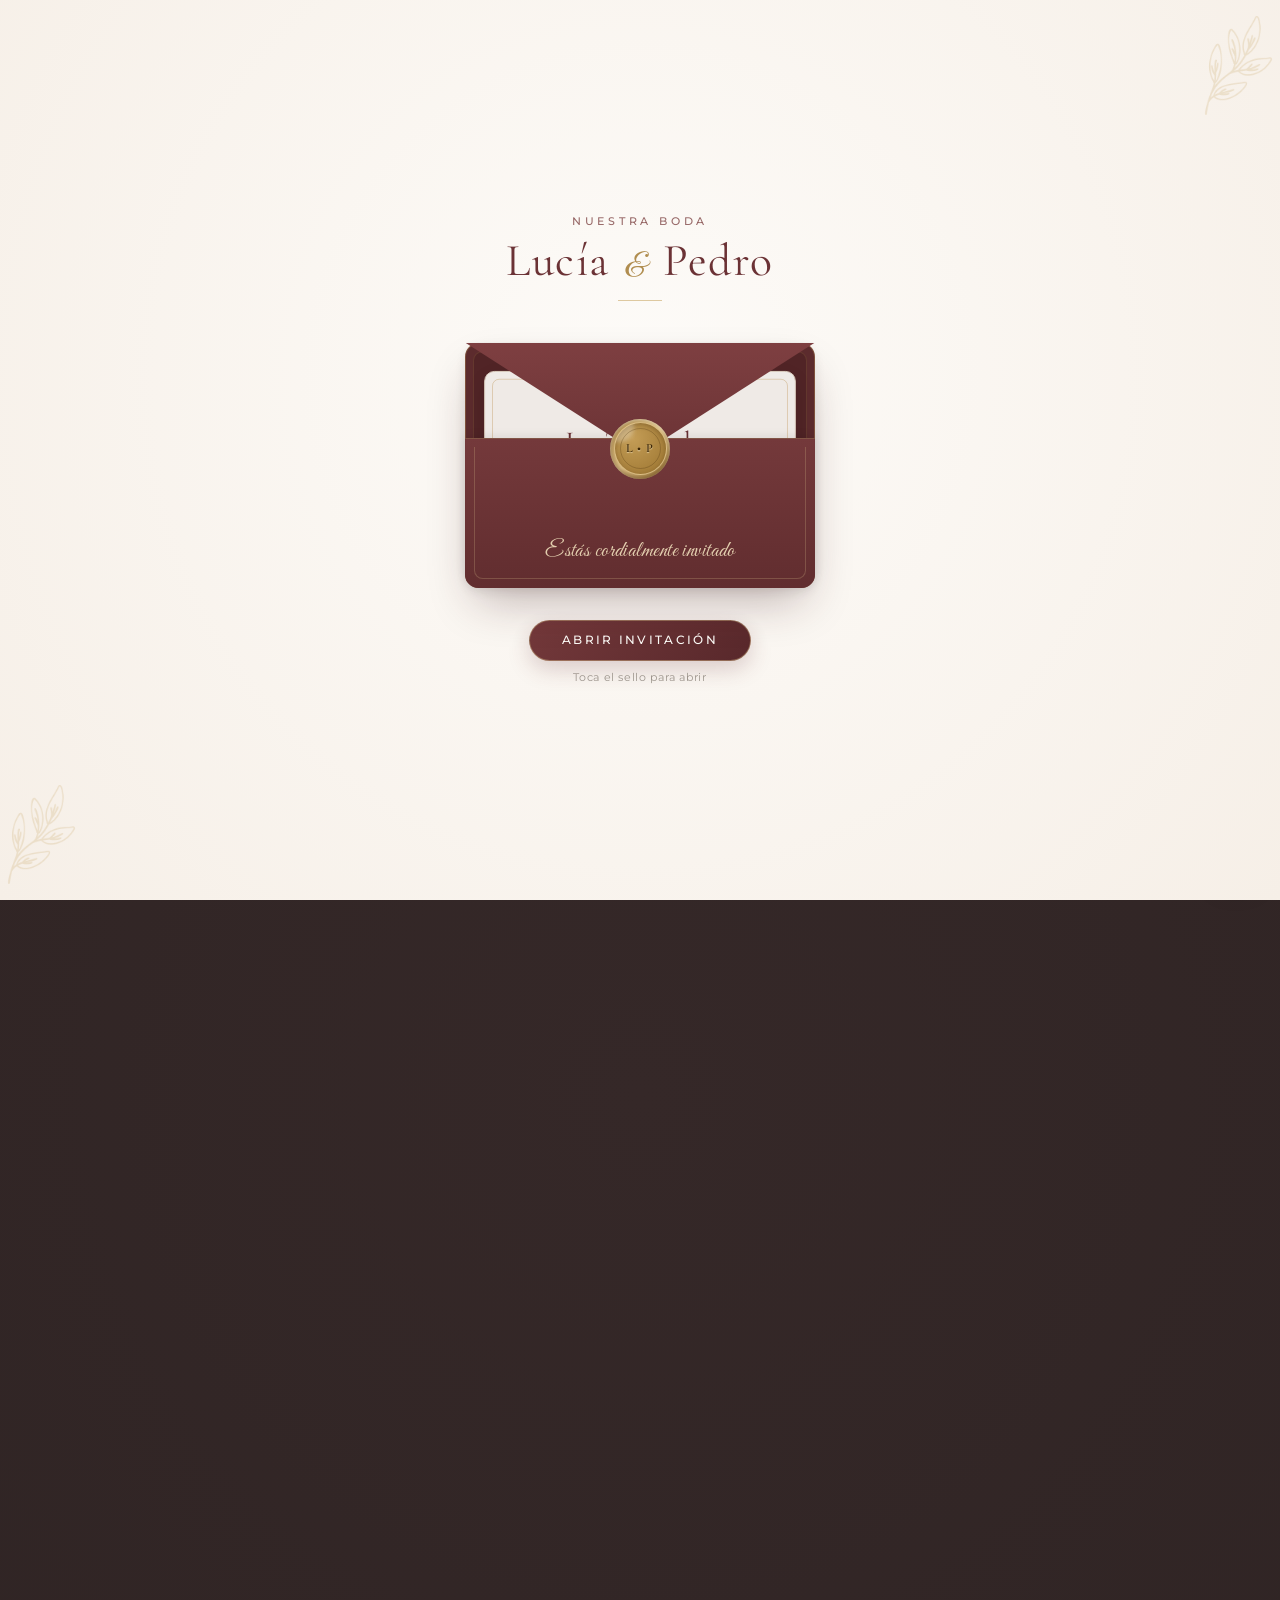
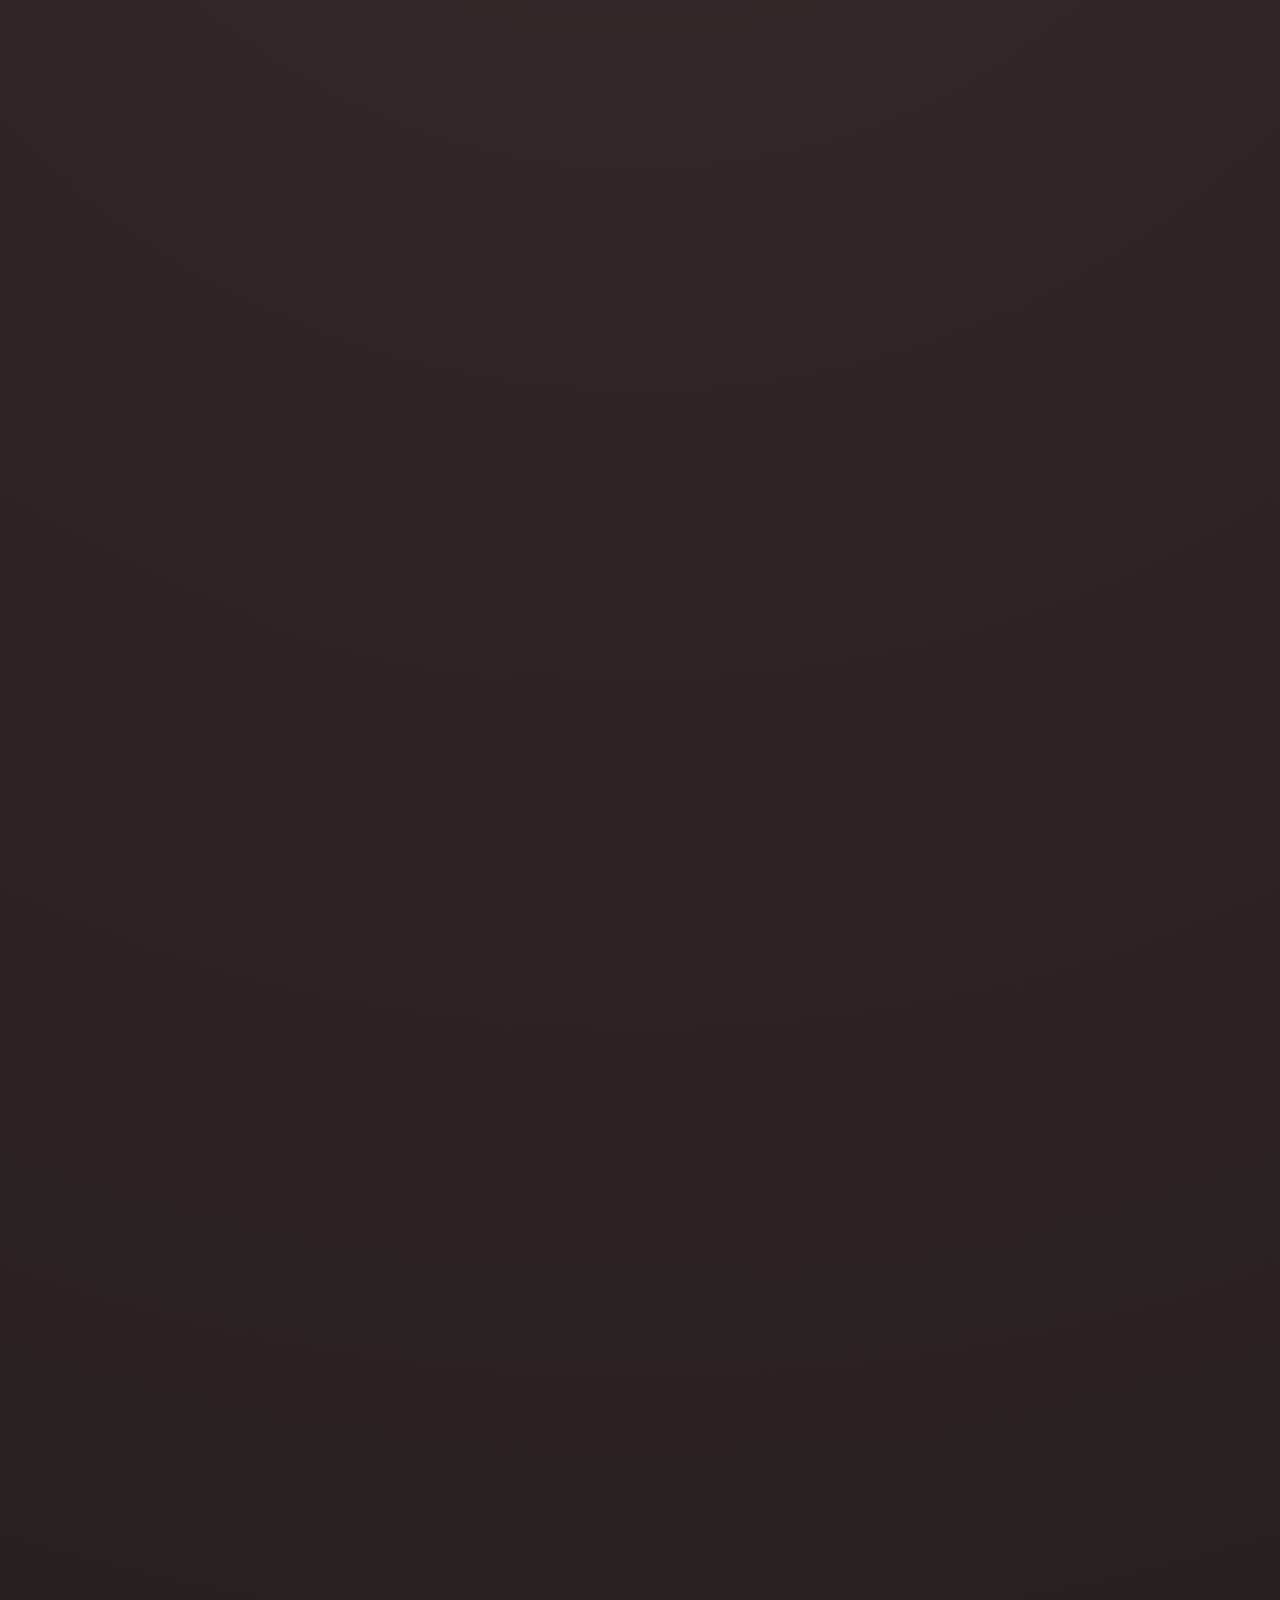
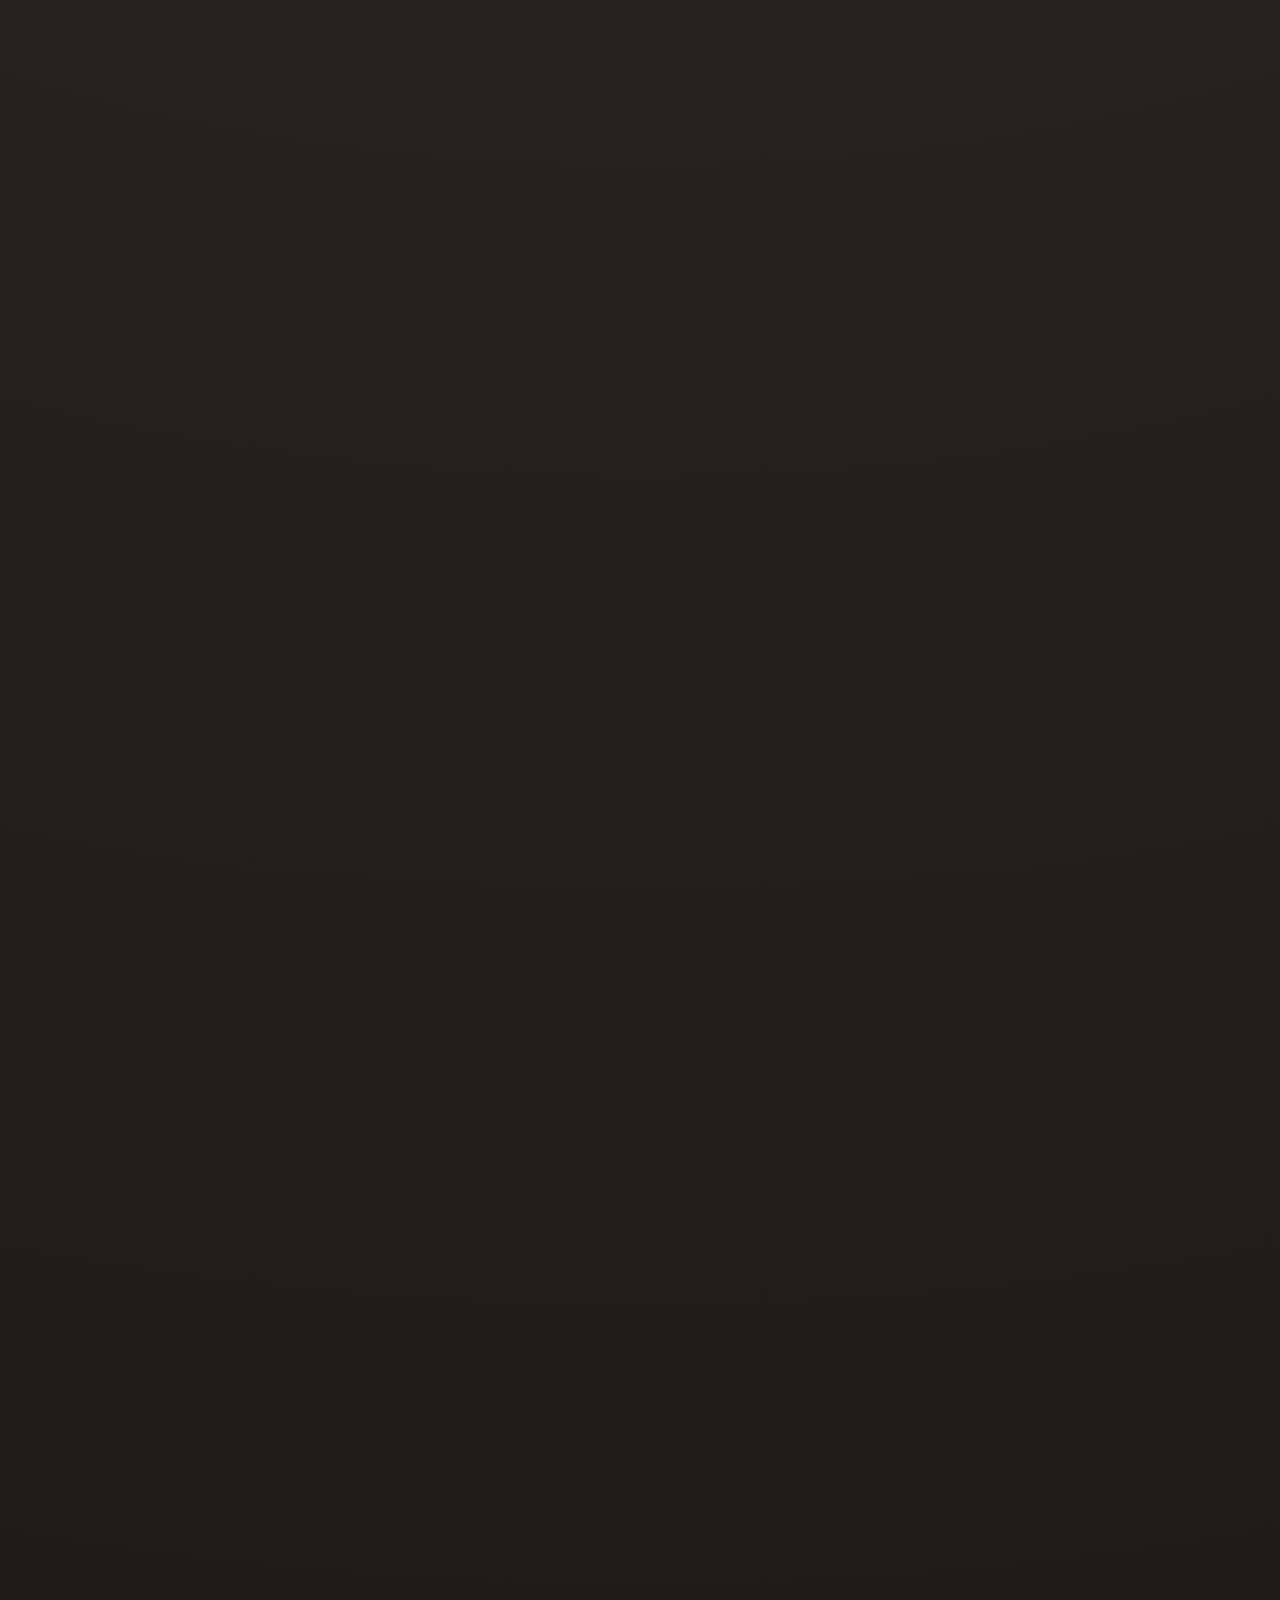
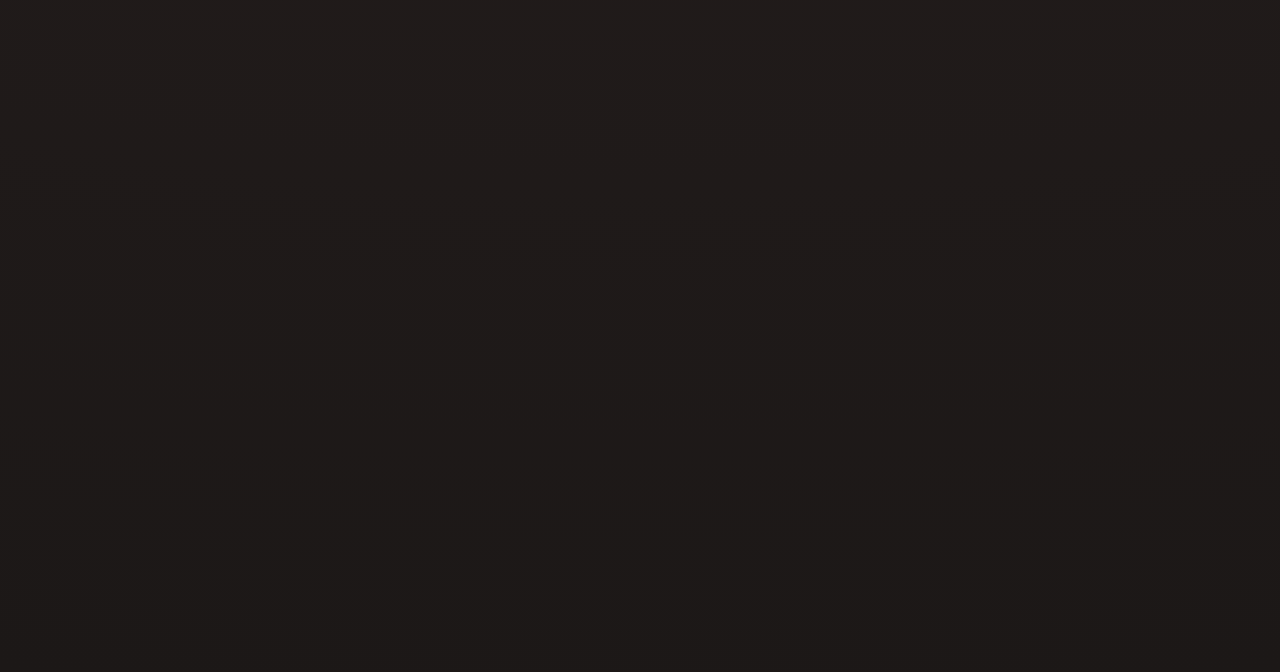
==== commit 95a87546: "Cambio en la carta de presentacion" ====
--- a/index.html
+++ b/index.html
@@ -29,80 +29,30 @@
 
   <!-- ====================================================================
        PANTALLA INICIAL: SOBRE 3D INTERACTIVO Y SELLO DE CERA DORADO
-       (Diseño Stitch AI - Carpeta 1)
        ==================================================================== -->
   <div id="envelope-screen" data-purpose="interactive-envelope-screen" aria-label="Sobre de invitación interactivo">
 
-    <!-- Decoración Ambiental de Fondo (Textura y Ramas Botánicas Doradas) -->
+    <!-- Decoración Ambiental Sutil y Limpia -->
     <div class="envelope-ambient-bg" aria-hidden="true">
-      <div class="envelope-ambient-dots"></div>
-
-      <!-- Rama Botánica Superior Izquierda -->
-      <svg class="botanical-corner-svg top-left" fill="currentColor" viewBox="0 0 100 100">
-        <path
-          d="M12,90 C30,75 45,45 85,15 C65,30 35,45 25,75 Z M32,58 C24,52 22,40 28,34 C34,28 46,30 42,42 C38,54 34,56 32,58 Z M52,42 C44,36 42,24 48,18 C54,12 66,14 62,26 C58,38 54,40 52,42 Z M68,28 C62,22 62,12 68,6 C74,2 84,6 80,16 C76,26 70,26 68,28 Z"
-          opacity="0.8"></path>
-      </svg>
-
-      <!-- Rama Botánica Superior Derecha -->
-      <svg class="botanical-corner-svg top-right" fill="currentColor" viewBox="0 0 100 100">
-        <path
-          d="M10,90 Q40,60 85,12 C60,40 30,65 15,85 M30,55 C22,48 24,35 32,30 C40,25 50,30 45,42 M55,38 C48,30 50,18 58,14 C66,10 75,16 70,28"
-          fill="none" stroke="currentColor" stroke-linecap="round" stroke-width="1.8"></path>
-      </svg>
-
-      <!-- Rama Botánica Inferior Izquierda -->
-      <svg class="botanical-corner-svg bottom-left" fill="currentColor" viewBox="0 0 100 100">
-        <path d="M15,95 Q50,55 90,20 Q40,50 15,95" fill="none" stroke="currentColor" stroke-width="2"></path>
-        <circle cx="50" cy="55" fill="currentColor" opacity="0.6" r="4"></circle>
-        <circle cx="70" cy="38" fill="currentColor" opacity="0.6" r="3.5"></circle>
-      </svg>
-
-      <!-- Rama Botánica Inferior Derecha -->
-      <svg class="botanical-corner-svg bottom-right" fill="currentColor" viewBox="0 0 100 100">
-        <path
-          d="M90,90 C70,75 55,45 15,15 C35,30 65,45 75,75 Z M68,58 C76,52 78,40 72,34 C66,28 54,30 58,42 C62,54 66,56 68,58 Z M48,42 C56,36 58,24 52,18 C46,12 34,14 38,26 C42,38 46,40 48,42 Z"
-          opacity="0.75"></path>
-      </svg>
+      <div class="envelope-leaf-corner top-right leaf-wind-right leaf-wind-slow">
+        <img src="img/hoja.png" alt="" />
+      </div>
+      <div class="envelope-leaf-corner bottom-left leaf-wind-left">
+        <img src="img/hoja.png" alt="" />
+      </div>
     </div>
 
     <!-- Contenedor Principal del Sobre -->
     <div class="envelope-shell">
 
-      <!-- Barra Superior: Monograma y Botón Rápido de Música -->
-      <header class="envelope-topbar" data-purpose="top-nav-bar">
-        <div class="envelope-topbar-monogram">
-          <span class="envelope-topbar-initials">L &amp; P</span>
-          <span class="envelope-topbar-date">| 27.08.2026</span>
-        </div>
-
-        <button id="bg-music-toggle" type="button" class="envelope-audio-pill" aria-label="Reproducir música de fondo">
-          <span class="music-dot-wrap">
-            <span id="music-ping" class="music-dot-ping hidden"></span>
-            <span id="music-dot" class="music-dot-core"></span>
-          </span>
-          <svg style="width: 14px; height: 14px; color: #7a3e3e;" fill="currentColor" viewBox="0 0 24 24">
-            <path d="M12 3v10.55c-.59-.34-1.27-.55-2-.55-2.21 0-4 1.79-4 4s1.79 4 4 4 4-1.79 4-4V7h4V3h-6z"></path>
-          </svg>
-          <span id="music-text" class="music-pill-label">Perfect</span>
-        </button>
-      </header>
-
       <!-- Centro Hero: Título y Sobre 3D -->
       <div class="envelope-center-hero">
-        <div>
-          <p class="envelope-pretitle">Nuestra Boda</p>
-          <div class="envelope-ornament-row" aria-hidden="true">
-            <span class="envelope-ornament-line"></span>
-            <span class="envelope-ornament-symbol">✤</span>
-            <span class="envelope-ornament-line"></span>
-          </div>
-        </div>
+        <p class="envelope-pretitle">NUESTRA BODA</p>
 
         <h1 class="envelope-main-names">
           Lucía <span class="amp-script">&amp;</span> Pedro
         </h1>
-        <p class="envelope-subtitle-quote">"Dos vidas, un mismo camino"</p>
+        <div class="envelope-header-rule" aria-hidden="true"></div>
 
         <!-- Sobre 3D Interactivo -->
         <section id="envelope-stage" class="envelope-container" data-purpose="interactive-envelope"
@@ -110,52 +60,28 @@
 
           <!-- Forro Interior del Sobre -->
           <div class="envelope-back-lining">
-            <div class="envelope-back-inner-frame">
-              <div class="envelope-lining-watermark">L &amp; P</div>
-            </div>
-          </div>
-
-          <!-- Carta Interior Deslizable -->
+            <div class="envelope-back-inner-frame"></div>
+          </div>
+
+          <!-- Carta Interior Deslizable (Diseño Limpio y Editorial) -->
           <article id="sliding-letter" class="letter-card" data-purpose="inner-card-preview">
             <div class="letter-inner-border"></div>
 
-            <div style="padding-top: 0.35rem; position: relative; z-index: 10;">
-              <span class="letter-badge-top">Invitación de Honor</span>
-              <h2 class="letter-couple-title">LUCÍA &amp; PEDRO</h2>
+            <div class="letter-content-wrap">
+              <span class="letter-badge-top">INVITACIÓN</span>
+              <h2 class="letter-couple-title">Lucía &amp; Pedro</h2>
               <div class="letter-gold-rule"></div>
-            </div>
-
-            <div style="position: relative; z-index: 10;">
-              <p class="letter-day-label">SÁBADO</p>
-              <p class="letter-date-main">27 · AGOSTO · 2026</p>
-              <p class="letter-event-sub">Ceremonia &amp; Recepción Social</p>
-            </div>
-
-            <div style="padding-bottom: 0.25rem; position: relative; z-index: 10; width: 100%;">
-              <div class="letter-footer-note">
-                <span>Para: Nuestra Familia y Amigos</span>
-              </div>
+              <p class="letter-date-main">27 · 08 · 2026</p>
+              <p class="letter-event-sub">Nos casamos</p>
             </div>
           </article>
 
           <!-- Bolsillo Frontal Inferior -->
           <div class="envelope-pocket-front">
             <div class="envelope-pocket-stitch"></div>
-            <div class="envelope-pocket-folds" aria-hidden="true">
-              <svg style="width: 100%; height: 100%;" preserveAspectRatio="none" viewBox="0 0 340 175">
-                <line stroke="#f6e1b6" stroke-width="1.5" x1="0" x2="170" y1="175" y2="75"></line>
-                <line stroke="#f6e1b6" stroke-width="1.5" x1="340" x2="170" y1="175" y2="75"></line>
-              </svg>
-            </div>
             <div class="envelope-pocket-text">
               <p class="envelope-pocket-script">Estás cordialmente invitado</p>
-              <p class="envelope-pocket-hint">Toca para abrir la carta</p>
-            </div>
-          </div>
-
-          <!-- Cinta de Seda Central -->
-          <div class="ribbon-band">
-            <span>Nuestra Historia de Amor</span>
+            </div>
           </div>
 
           <!-- Solapa Triangular Superior -->
@@ -170,13 +96,8 @@
             <div class="wax-seal-rim">
               <div class="wax-seal-disc">
                 <div class="wax-seal-glare"></div>
-                <svg class="wax-seal-wreath" fill="currentColor" viewBox="0 0 100 100">
-                  <path
-                    d="M20,65 C20,40 35,25 50,15 C65,25 80,40 80,65 C70,75 60,82 50,85 C40,82 30,75 20,65 Z"
-                    fill="none" stroke="currentColor" stroke-dasharray="6,4" stroke-width="4"></path>
-                </svg>
+                <div class="wax-seal-inner-ring"></div>
                 <span class="wax-seal-initials">L • P</span>
-                <span class="wax-seal-year">2026</span>
               </div>
             </div>
           </div>
@@ -186,29 +107,11 @@
         <!-- Botón de Acción Principal -->
         <div class="envelope-cta-wrap">
           <button id="open-envelope-btn" type="button" class="open-envelope-btn" data-purpose="open-envelope-trigger">
-            <span style="color: #f5e3b5; font-size: 0.88rem;">✉</span>
             <span id="open-envelope-label">Abrir Invitación</span>
-            <svg style="width: 14px; height: 14px; color: #f5e3b5;" fill="none" stroke="currentColor"
-              viewBox="0 0 24 24">
-              <path d="M14 5l7 7m0 0l-7 7m7-7H3" stroke-linecap="round" stroke-linejoin="round" stroke-width="2"></path>
-            </svg>
           </button>
-          <p class="open-envelope-subhint">Haz clic en el sobre o el sello para desplegar</p>
-        </div>
-      </div>
-
-      <!-- Pie de Pantalla del Sobre -->
-      <footer class="envelope-footer">
-        <div class="envelope-footer-inner">
-          <span>Con amor</span>
-          <svg style="width: 12px; height: 12px; color: #7a3e3e;" fill="currentColor" viewBox="0 0 24 24">
-            <path
-              d="M12 21.35l-1.45-1.32C5.4 15.36 2 12.28 2 8.5 2 5.42 4.42 3 7.5 3c1.74 0 3.41.81 4.5 2.09C13.09 3.81 14.76 3 16.5 3 19.58 3 22 5.42 22 8.5c0 3.78-3.4 6.86-8.55 11.54L12 21.35z">
-            </path>
-          </svg>
-          <span>Lucía &amp; Pedro</span>
-        </div>
-      </footer>
+          <p class="open-envelope-subhint">Toca el sello para abrir</p>
+        </div>
+      </div>
 
     </div>
   </div>
--- a/css/animations.css
+++ b/css/animations.css
@@ -22,11 +22,11 @@
 /* 2. Entrada Cinemática Inicial al Comienzo (Apertura con Difuminado Romántico) */
 .page-dreamy-entrance {
   opacity: 0;
-  filter: blur(14px);
+  filter: blur(12px);
   transform: scale(0.985);
-  transition: opacity 1.8s cubic-bezier(0.16, 1, 0.3, 1),
-              filter 1.8s cubic-bezier(0.16, 1, 0.3, 1),
-              transform 1.8s cubic-bezier(0.16, 1, 0.3, 1);
+  transition: opacity 2.2s cubic-bezier(0.22, 1, 0.36, 1),
+              filter 2.2s cubic-bezier(0.22, 1, 0.36, 1),
+              transform 2.2s cubic-bezier(0.22, 1, 0.36, 1);
   will-change: opacity, filter, transform;
 }
 
--- a/css/envelope.css
+++ b/css/envelope.css
@@ -1,13 +1,13 @@
 /* ==========================================================================
    ENVELOPE.CSS - PANTALLA DE SOBRE 3D INTERACTIVO Y SELLO DE CERA DORADO
-   BODA LUCÍA & PEDRO (DISEÑO STITCH AI - CARPETA 1)
+   BODA LUCÍA & PEDRO (ESTÉTICA LIMPIA Y TRANSICIÓN CINEMÁTICA SUAVE)
    ========================================================================== */
 
 #envelope-screen {
   position: fixed;
   inset: 0;
   z-index: 100;
-  background-color: #fcfaf6;
+  background: radial-gradient(circle at 50% 42%, #fdfbf8 0%, #f6efe7 100%);
   color: #4a3b32;
   font-family: var(--font-sans);
   min-height: 100vh;
@@ -15,23 +15,22 @@
   width: 100vw;
   display: flex;
   flex-direction: column;
-  justify-content: space-between;
-  align-items: center;
-  overflow-x: hidden;
-  overflow-y: auto;
-  transition: opacity 0.9s cubic-bezier(0.16, 1, 0.3, 1),
-              transform 0.9s cubic-bezier(0.16, 1, 0.3, 1),
-              filter 0.9s ease;
+  justify-content: center;
+  align-items: center;
+  overflow: hidden;
+  transition: opacity 1.65s cubic-bezier(0.22, 1, 0.36, 1),
+              transform 1.65s cubic-bezier(0.22, 1, 0.36, 1),
+              filter 1.65s cubic-bezier(0.22, 1, 0.36, 1);
 }
 
 #envelope-screen.closing-portal {
   opacity: 0;
-  filter: blur(10px);
-  transform: scale(1.04);
-  pointer-events: none;
-}
-
-/* Fondo Ambiental con Textura y Ramas Botánicas Doradas */
+  filter: blur(8px);
+  transform: scale(1.025);
+  pointer-events: none;
+}
+
+/* Fondo Ambiental Minimalista con Hojas Sutiles */
 .envelope-ambient-bg {
   position: fixed;
   inset: 0;
@@ -40,54 +39,22 @@
   overflow: hidden;
 }
 
-.envelope-ambient-dots {
-  position: absolute;
-  inset: 0;
-  background-image: radial-gradient(#baa37a 1px, transparent 1px);
-  background-size: 24px 24px;
-  opacity: 0.16;
-}
-
-.botanical-corner-svg {
-  position: absolute;
-  color: rgba(203, 176, 129, 0.42);
-  pointer-events: none;
-}
-
-.botanical-corner-svg.top-left {
-  top: -1.5rem;
-  left: -2rem;
-  width: 11rem;
-  height: 11rem;
-  transform: rotate(12deg);
-  opacity: 0.72;
-}
-
-.botanical-corner-svg.top-right {
-  top: -2.5rem;
-  right: -2rem;
-  width: 12rem;
-  height: 12rem;
-  transform: scaleX(-1) rotate(45deg);
-  opacity: 0.7;
-}
-
-.botanical-corner-svg.bottom-left {
-  bottom: -2.5rem;
-  left: -2.5rem;
-  width: 11rem;
-  height: 11rem;
-  transform: rotate(90deg);
-  opacity: 0.65;
-}
-
-.botanical-corner-svg.bottom-right {
-  bottom: -1.5rem;
-  right: -1.5rem;
-  width: 11rem;
-  height: 11rem;
-  transform: rotate(-12deg);
-  opacity: 0.75;
+.envelope-leaf-corner {
+  position: absolute;
+  width: 6.2rem;
+  height: auto;
+  opacity: 0.22;
+  pointer-events: none;
+}
+
+.envelope-leaf-corner.top-right {
+  top: 1rem;
+  right: -0.5rem;
+}
+
+.envelope-leaf-corner.bottom-left {
+  bottom: 1rem;
+  left: -0.5rem;
 }
 
 /* Contenedor Principal de la Pantalla del Sobre */
@@ -95,112 +62,20 @@
   position: relative;
   z-index: 10;
   width: 100%;
-  max-width: 448px;
+  max-width: 420px;
   min-height: 100vh;
   min-height: 100dvh;
   margin: 0 auto;
-  padding: 1.5rem 1rem;
-  display: flex;
-  flex-direction: column;
-  justify-content: space-between;
+  padding: 2rem 1.25rem;
+  display: flex;
+  flex-direction: column;
+  justify-content: center;
   align-items: center;
   text-align: center;
-}
-
-/* Barra Superior: Monograma y Audio Pill */
-.envelope-topbar {
-  width: 100%;
-  display: flex;
-  align-items: center;
-  justify-content: space-between;
-  padding: 0.25rem 0.5rem;
-}
-
-.envelope-topbar-monogram {
-  display: flex;
-  align-items: center;
-  gap: 0.5rem;
-}
-
-.envelope-topbar-initials {
-  font-family: var(--font-serif);
-  letter-spacing: 0.12em;
-  font-size: 0.75rem;
-  text-transform: uppercase;
-  font-weight: 600;
-  color: rgba(122, 62, 62, 0.85);
-  border-bottom: 1px solid rgba(203, 176, 129, 0.55);
-  padding-bottom: 2px;
-}
-
-.envelope-topbar-date {
-  font-size: 10px;
-  color: #a8a29e;
-  letter-spacing: 0.06em;
-}
-
-.envelope-audio-pill {
-  display: inline-flex;
-  align-items: center;
-  gap: 0.4rem;
-  padding: 0.38rem 0.75rem;
-  border-radius: 9999px;
-  background-color: rgba(255, 255, 255, 0.85);
-  border: 1px solid rgba(203, 176, 129, 0.38);
-  backdrop-filter: blur(4px);
-  color: #7a3e3e;
-  box-shadow: 0 1px 3px rgba(0, 0, 0, 0.06);
-  font-size: 0.75rem;
-  transition: transform 0.2s ease, box-shadow 0.2s ease;
-}
-
-.envelope-audio-pill:hover {
-  box-shadow: 0 3px 8px rgba(122, 62, 62, 0.12);
-}
-
-.envelope-audio-pill:active {
-  transform: scale(0.95);
-}
-
-.music-dot-wrap {
-  position: relative;
-  display: flex;
-  width: 8px;
-  height: 8px;
-}
-
-.music-dot-ping {
-  position: absolute;
-  inset: 0;
-  border-radius: 9999px;
-  background-color: #cbb081;
-  opacity: 0.75;
-  animation: pingRing 1.5s cubic-bezier(0, 0, 0.2, 1) infinite;
-}
-
-.music-dot-core {
-  position: relative;
-  display: inline-flex;
-  width: 8px;
-  height: 8px;
-  border-radius: 9999px;
-  background-color: #d6d3d1;
-}
-
-.music-dot-core.active {
-  background-color: #10b981;
-}
-
-.music-pill-label {
-  font-size: 11px;
-  font-weight: 500;
-  color: #57534e;
 }
 
 /* Bloque Central del Sobre */
 .envelope-center-hero {
-  margin: auto 0;
-  padding: 1rem 0;
   width: 100%;
   display: flex;
   flex-direction: column;
@@ -209,195 +84,165 @@
 
 .envelope-pretitle {
   font-family: var(--font-sans);
-  font-size: 11px;
+  font-size: 10.5px;
   text-transform: uppercase;
-  letter-spacing: 0.32em;
-  color: rgba(122, 62, 62, 0.9);
+  letter-spacing: 0.36em;
+  color: rgba(122, 62, 62, 0.78);
   font-weight: 500;
-}
-
-.envelope-ornament-row {
-  display: flex;
-  align-items: center;
-  justify-content: center;
-  gap: 0.5rem;
-  margin-top: 0.25rem;
-  margin-bottom: 0.5rem;
-}
-
-.envelope-ornament-line {
-  height: 1px;
-  width: 1.5rem;
-  background-color: rgba(203, 176, 129, 0.65);
-}
-
-.envelope-ornament-symbol {
-  color: #cbb081;
-  font-size: 0.75rem;
+  margin-bottom: 0.35rem;
 }
 
 .envelope-main-names {
   font-family: var(--font-serif);
-  font-size: 2.5rem;
+  font-size: 2.55rem;
   letter-spacing: 0.03em;
-  color: #7a3e3e;
+  color: #6b3235;
   font-weight: 400;
   line-height: 1.15;
-  margin: 0.25rem 0;
+  margin: 0;
 }
 
 .envelope-main-names .amp-script {
   font-family: var(--font-script);
   font-size: 2.15rem;
-  color: #9d7c43;
+  color: #b08d4f;
   padding: 0 0.2rem;
 }
 
-.envelope-subtitle-quote {
-  font-family: var(--font-serif);
-  font-style: italic;
-  color: #57534e;
-  font-size: 0.92rem;
-  letter-spacing: 0.04em;
-  margin-top: 0.15rem;
+.envelope-header-rule {
+  width: 2.75rem;
+  height: 1px;
+  background-color: rgba(197, 160, 89, 0.55);
+  margin: 0.75rem auto 0 auto;
 }
 
 /* ==========================================================================
-   ESCENARIO DEL SOBRE 3D INTERACTIVO
+   ESCENARIO DEL SOBRE 3D INTERACTIVO Y CARTA EDITORIAL
    ========================================================================== */
 .envelope-container {
   position: relative;
   width: 100%;
-  max-width: 340px;
-  height: 270px;
-  margin: 2.2rem auto 1.5rem auto;
+  max-width: 330px;
+  height: 235px;
+  margin: 2.6rem auto 1.75rem auto;
   perspective: 1200px;
   cursor: pointer;
   user-select: none;
-}
-
-/* Interior del Sobre (Terciopelo Terracota Profundo) */
+  transition: transform 1.4s cubic-bezier(0.22, 1, 0.36, 1);
+}
+
+.envelope-container.opened {
+  transform: translateY(22px);
+}
+
+/* Interior del Sobre (Terciopelo Marsala Profundo) */
 .envelope-back-lining {
   position: absolute;
   inset: 0;
-  background-color: #653131;
-  border-radius: 1rem;
-  box-shadow: 0 20px 45px -10px rgba(60, 25, 25, 0.4), 0 0 2px rgba(0, 0, 0, 0.1);
-  overflow: hidden;
-  border: 1px solid rgba(203, 176, 129, 0.35);
+  background-color: #5c2b2d;
+  border-radius: 0.85rem;
+  box-shadow: 0 22px 48px -12px rgba(60, 22, 24, 0.32),
+              0 4px 14px rgba(0, 0, 0, 0.08);
+  overflow: hidden;
+  border: 1px solid rgba(197, 160, 89, 0.32);
 }
 
 .envelope-back-inner-frame {
   position: absolute;
-  inset: 0.5rem;
-  border: 1px solid rgba(203, 176, 129, 0.22);
-  border-radius: 0.75rem;
-  background-color: #592a2a;
-  display: flex;
-  align-items: center;
-  justify-content: center;
-}
-
-.envelope-lining-watermark {
-  color: rgba(230, 211, 175, 0.15);
-  font-family: var(--font-serif);
-  font-size: 4.25rem;
-  font-weight: 300;
-  font-style: italic;
-}
-
-/* Carta Interior Deslizable */
+  inset: 0.45rem;
+  border: 1px solid rgba(197, 160, 89, 0.16);
+  border-radius: 0.6rem;
+  background-color: #512426;
+}
+
+/* Carta Interior Deslizable (Limpia, Minimalista y Editorial) */
 .letter-card {
   position: absolute;
-  left: 0.75rem;
-  right: 0.75rem;
-  top: 0.75rem;
-  height: 240px;
+  left: 1rem;
+  right: 1rem;
+  top: 1.15rem;
+  height: 195px;
   background-color: #fdfbf7;
-  border-radius: 0.75rem;
-  padding: 1rem;
-  box-shadow: 0 10px 30px -5px rgba(0, 0, 0, 0.15);
-  border: 1px solid #e8ddcb;
-  display: flex;
-  flex-direction: column;
-  justify-content: space-between;
+  border-radius: 0.65rem;
+  padding: 1.35rem 1.25rem;
+  box-shadow: 0 8px 24px rgba(0, 0, 0, 0.12);
+  border: 1px solid #eadfce;
+  display: flex;
+  flex-direction: column;
+  justify-content: center;
   align-items: center;
   text-align: center;
   z-index: 5;
   overflow: hidden;
-  transition: transform 0.9s cubic-bezier(0.25, 1, 0.5, 1), box-shadow 0.6s ease;
+  transform: translateY(8px) scale(0.98);
+  opacity: 0.92;
+  transition: transform 1.65s cubic-bezier(0.16, 1, 0.3, 1) 0.32s,
+              box-shadow 1.65s cubic-bezier(0.16, 1, 0.3, 1) 0.32s,
+              opacity 0.8s ease 0.25s;
 }
 
 .envelope-container.opened .letter-card {
-  transform: translateY(-130px);
-  box-shadow: 0 15px 35px rgba(70, 20, 20, 0.25);
+  transform: translateY(-102px) scale(1.02);
+  opacity: 1;
+  box-shadow: 0 18px 40px rgba(65, 22, 24, 0.22);
 }
 
 .letter-inner-border {
   position: absolute;
-  inset: 0.375rem;
-  border: 1px solid rgba(203, 176, 129, 0.42);
-  border-radius: 0.5rem;
-  pointer-events: none;
+  inset: 0.45rem;
+  border: 1px solid rgba(197, 160, 89, 0.38);
+  border-radius: 0.45rem;
+  pointer-events: none;
+}
+
+.letter-content-wrap {
+  position: relative;
+  z-index: 10;
+  display: flex;
+  flex-direction: column;
+  align-items: center;
+  gap: 0.25rem;
 }
 
 .letter-badge-top {
-  font-size: 9px;
+  font-size: 8.5px;
   text-transform: uppercase;
-  letter-spacing: 0.25em;
-  color: #9c7842;
-  font-weight: 600;
-  display: block;
+  letter-spacing: 0.32em;
+  color: #a6844b;
+  font-weight: 500;
   margin-bottom: 0.15rem;
 }
 
 .letter-couple-title {
   font-family: var(--font-serif);
-  font-size: 1.5rem;
-  color: #7a3e3e;
-  letter-spacing: 0.06em;
-  font-weight: 600;
+  font-size: 1.55rem;
+  color: #6b3235;
+  letter-spacing: 0.04em;
+  font-weight: 500;
+  line-height: 1.15;
 }
 
 .letter-gold-rule {
-  width: 3rem;
+  width: 2.25rem;
   height: 1px;
-  background-color: rgba(203, 176, 129, 0.7);
-  margin: 0.25rem auto;
-}
-
-.letter-day-label {
-  font-size: 11px;
-  color: #78716c;
-  text-transform: uppercase;
-  letter-spacing: 0.15em;
+  background-color: rgba(197, 160, 89, 0.6);
+  margin: 0.35rem auto;
 }
 
 .letter-date-main {
   font-family: var(--font-serif);
-  font-size: 1.25rem;
-  font-weight: 700;
-  letter-spacing: 0.12em;
-  color: #3d2727;
-  margin: 0.15rem 0;
+  font-size: 1.1rem;
+  font-weight: 600;
+  letter-spacing: 0.18em;
+  color: #442b2b;
 }
 
 .letter-event-sub {
   font-family: var(--font-serif);
   font-style: italic;
-  font-size: 0.78rem;
-  color: #57534e;
-}
-
-.letter-footer-note {
-  display: inline-flex;
-  align-items: center;
-  gap: 0.35rem;
-  font-size: 0.75rem;
-  color: #7a3e3e;
-  font-weight: 500;
-  border-top: 1px solid rgba(203, 176, 129, 0.32);
-  padding-top: 0.35rem;
+  font-size: 0.85rem;
+  color: #78716c;
+  margin-top: 0.05rem;
 }
 
 /* Bolsillo Frontal Inferior del Sobre */
@@ -406,13 +251,13 @@
   left: 0;
   right: 0;
   bottom: 0;
-  height: 175px;
-  background: linear-gradient(to top, #673333, #7a3e3e);
-  border-bottom-left-radius: 1rem;
-  border-bottom-right-radius: 1rem;
+  height: 150px;
+  background: linear-gradient(180deg, #74393b 0%, #612d2f 100%);
+  border-bottom-left-radius: 0.85rem;
+  border-bottom-right-radius: 0.85rem;
   z-index: 7;
-  border-top: 1px solid rgba(245, 227, 181, 0.22);
-  box-shadow: 0 2px 6px rgba(0, 0, 0, 0.08);
+  border-top: 1px solid rgba(226, 197, 137, 0.25);
+  box-shadow: 0 -2px 10px rgba(0, 0, 0, 0.08);
   display: flex;
   flex-direction: column;
   justify-content: flex-end;
@@ -421,26 +266,19 @@
 
 .envelope-pocket-stitch {
   position: absolute;
-  inset: 0.5rem;
-  border-bottom: 1px solid rgba(203, 176, 129, 0.4);
-  border-left: 1px solid rgba(203, 176, 129, 0.4);
-  border-right: 1px solid rgba(203, 176, 129, 0.4);
-  border-bottom-left-radius: 0.75rem;
-  border-bottom-right-radius: 0.75rem;
-  pointer-events: none;
-}
-
-.envelope-pocket-folds {
-  position: absolute;
-  inset: 0;
-  pointer-events: none;
-  opacity: 0.2;
+  inset: 0.55rem;
+  border-bottom: 1px solid rgba(203, 176, 129, 0.28);
+  border-left: 1px solid rgba(203, 176, 129, 0.28);
+  border-right: 1px solid rgba(203, 176, 129, 0.28);
+  border-bottom-left-radius: 0.55rem;
+  border-bottom-right-radius: 0.55rem;
+  pointer-events: none;
 }
 
 .envelope-pocket-text {
   position: relative;
   z-index: 10;
-  margin-bottom: 1rem;
+  margin-bottom: 1.2rem;
   padding: 0 1rem;
   text-align: center;
 }
@@ -448,49 +286,8 @@
 .envelope-pocket-script {
   font-family: var(--font-script);
   font-size: 1.35rem;
-  color: #e6d3af;
-}
-
-.envelope-pocket-hint {
-  font-family: var(--font-sans);
-  font-size: 10px;
-  letter-spacing: 0.2em;
-  text-transform: uppercase;
-  color: rgba(249, 245, 236, 0.72);
-  margin-top: 0.15rem;
-}
-
-/* Cinta de Seda Central */
-.ribbon-band {
-  position: absolute;
-  top: 88px;
-  left: 0;
-  right: 0;
-  height: 36px;
-  background: linear-gradient(90deg, #e3dac9 0%, #f7f3eb 50%, #e3dac9 100%);
-  box-shadow: 0 4px 10px rgba(0, 0, 0, 0.15);
-  z-index: 8;
-  display: flex;
-  align-items: center;
-  justify-content: center;
-  border-top: 1px solid rgba(203, 176, 129, 0.45);
-  border-bottom: 1px solid rgba(203, 176, 129, 0.45);
-  transition: opacity 0.5s ease, transform 0.5s ease;
-}
-
-.ribbon-band span {
-  font-family: var(--font-sans);
-  font-size: 9px;
-  letter-spacing: 0.28em;
-  color: #7a3e3e;
-  text-transform: uppercase;
-  font-weight: 600;
-}
-
-.envelope-container.opened .ribbon-band {
-  opacity: 0;
-  transform: scaleX(1.1);
-  pointer-events: none;
+  color: rgba(238, 220, 186, 0.92);
+  letter-spacing: 0.02em;
 }
 
 /* Solapa Triangular Superior (3D) */
@@ -499,11 +296,12 @@
   top: 0;
   left: 0;
   right: 0;
-  height: 115px;
+  height: 112px;
   z-index: 9;
-  filter: drop-shadow(0 4px 6px rgba(0, 0, 0, 0.22));
+  filter: drop-shadow(0 5px 8px rgba(0, 0, 0, 0.18));
   transform-origin: top center;
-  transition: transform 0.85s cubic-bezier(0.4, 0, 0.2, 1), z-index 0.3s;
+  transition: transform 1.25s cubic-bezier(0.22, 1, 0.36, 1),
+              z-index 0.1s linear 0.45s;
   backface-visibility: visible;
   clip-path: polygon(0% 0%, 100% 0%, 50% 100%);
 }
@@ -511,38 +309,35 @@
 .envelope-flap-inner {
   width: 100%;
   height: 100%;
-  background: linear-gradient(to bottom, #834343, #713737);
-  position: relative;
-  display: flex;
-  align-items: center;
-  justify-content: center;
+  background: linear-gradient(180deg, #7e3f41 0%, #6b3335 100%);
+  position: relative;
 }
 
 .envelope-flap-trim {
   position: absolute;
-  left: 0.25rem;
-  right: 0.25rem;
+  left: 0.35rem;
+  right: 0.35rem;
   top: 0;
-  height: 110px;
-  opacity: 0.7;
+  height: 106px;
+  opacity: 0.55;
   pointer-events: none;
   clip-path: polygon(2% 0%, 98% 0%, 50% 96%);
-  border-bottom: 1.5px solid #d4b57e;
+  border-bottom: 1px solid #d4b57e;
 }
 
 .envelope-container.opened .envelope-flap {
-  transform: rotateX(175deg);
+  transform: rotateX(176deg);
   z-index: 4;
 }
 
-/* Sello de Cera 3D Dorado */
+/* Sello de Cera 3D Dorado Minimalista */
 .wax-seal {
   position: absolute;
-  top: 75px;
+  top: 76px;
   left: 50%;
   transform: translateX(-50%);
-  width: 66px;
-  height: 66px;
+  width: 60px;
+  height: 60px;
   border-radius: 9999px;
   z-index: 12;
   cursor: pointer;
@@ -550,23 +345,24 @@
   align-items: center;
   justify-content: center;
   user-select: none;
-  transition: all 0.6s cubic-bezier(0.34, 1.56, 0.64, 1);
-  animation: softPulseSeal 2.8s infinite ease-in-out;
+  transition: transform 0.75s cubic-bezier(0.22, 1, 0.36, 1),
+              opacity 0.65s ease;
+  animation: softPulseSeal 3.2s infinite ease-in-out;
 }
 
 @keyframes softPulseSeal {
   0%, 100% {
     transform: translateX(-50%) scale(1);
-    filter: drop-shadow(0 4px 10px rgba(184, 147, 82, 0.4));
+    filter: drop-shadow(0 4px 10px rgba(70, 30, 20, 0.32));
   }
   50% {
-    transform: translateX(-50%) scale(1.05);
-    filter: drop-shadow(0 6px 16px rgba(220, 180, 110, 0.65));
+    transform: translateX(-50%) scale(1.04);
+    filter: drop-shadow(0 6px 14px rgba(180, 140, 75, 0.48));
   }
 }
 
 .envelope-container.opened .wax-seal {
-  transform: translateX(-50%) scale(0.6) translateY(-40px);
+  transform: translateX(-50%) scale(0.75) translateY(-24px);
   opacity: 0;
   pointer-events: none;
   animation: none;
@@ -576,11 +372,10 @@
   width: 100%;
   height: 100%;
   border-radius: 9999px;
-  background: linear-gradient(45deg, #947132, #e2c589, #8d6928);
-  padding: 4px;
-  box-shadow: 0 6px 16px rgba(100, 60, 20, 0.45),
-              inset 0 2px 4px rgba(255, 255, 255, 0.4),
-              inset 0 -3px 6px rgba(90, 50, 15, 0.6);
+  background: linear-gradient(135deg, #9f7b3a 0%, #e4c88e 50%, #8f6b29 100%);
+  padding: 3.5px;
+  box-shadow: inset 0 1px 3px rgba(255, 255, 255, 0.45),
+              inset 0 -2px 5px rgba(80, 45, 12, 0.55);
   display: flex;
   align-items: center;
   justify-content: center;
@@ -590,56 +385,44 @@
   width: 100%;
   height: 100%;
   border-radius: 9999px;
-  background-color: #af8843;
-  border: 1px solid rgba(253, 232, 184, 0.65);
-  display: flex;
-  flex-direction: column;
-  align-items: center;
-  justify-content: center;
-  text-align: center;
-  box-shadow: inset 0 2px 5px rgba(60, 35, 5, 0.35);
+  background: radial-gradient(circle at 35% 30%, #c49d56 0%, #a57e39 75%, #8d6928 100%);
+  border: 1px solid rgba(253, 232, 184, 0.55);
+  display: flex;
+  align-items: center;
+  justify-content: center;
+  box-shadow: inset 0 2px 5px rgba(60, 35, 5, 0.3);
   position: relative;
   overflow: hidden;
 }
 
 .wax-seal-glare {
   position: absolute;
-  top: -0.75rem;
-  left: -0.75rem;
-  width: 2rem;
-  height: 2rem;
-  background-color: rgba(255, 255, 255, 0.35);
+  top: -0.6rem;
+  left: -0.6rem;
+  width: 1.8rem;
+  height: 1.8rem;
+  background-color: rgba(255, 255, 255, 0.28);
   border-radius: 9999px;
   filter: blur(2px);
   pointer-events: none;
 }
 
-.wax-seal-wreath {
-  width: 2.5rem;
-  height: 2.5rem;
-  color: #543b12;
-  position: absolute;
-  opacity: 0.45;
+.wax-seal-inner-ring {
+  position: absolute;
+  inset: 5px;
+  border-radius: 9999px;
+  border: 1px solid rgba(74, 48, 12, 0.28);
+  pointer-events: none;
 }
 
 .wax-seal-initials {
   font-family: var(--font-serif);
-  font-weight: 700;
+  font-weight: 600;
   font-size: 0.78rem;
   letter-spacing: 0.08em;
-  color: #3d2908;
-  text-shadow: 0 1px 1px rgba(255, 245, 215, 0.7);
+  color: #3b2607;
+  text-shadow: 0 1px 1px rgba(255, 245, 215, 0.65);
   z-index: 10;
-}
-
-.wax-seal-year {
-  font-size: 7px;
-  color: #4d340d;
-  font-weight: 600;
-  letter-spacing: 0.04em;
-  text-transform: uppercase;
-  z-index: 10;
-  margin-top: -2px;
 }
 
 /* Botón Principal «Abrir Invitación» */
@@ -647,66 +430,55 @@
   display: flex;
   flex-direction: column;
   align-items: center;
-  margin-top: 0.5rem;
+  margin-top: 0.25rem;
+  transition: opacity 0.6s ease, transform 0.6s ease;
+}
+
+.envelope-container.opened ~ .envelope-cta-wrap {
+  opacity: 0.45;
+  transform: translateY(6px);
+  pointer-events: none;
 }
 
 .open-envelope-btn {
   display: inline-flex;
   align-items: center;
-  gap: 0.65rem;
-  padding: 0.8rem 1.65rem;
-  border-radius: 9999px;
-  background: linear-gradient(90deg, #7a3e3e, #5a2b2b);
+  justify-content: center;
+  padding: 0.78rem 2rem;
+  border-radius: 9999px;
+  background: linear-gradient(135deg, #74393b 0%, #58282b 100%);
   color: #fdfbf7;
-  box-shadow: 0 10px 25px rgba(122, 62, 62, 0.28);
-  font-size: 0.75rem;
+  box-shadow: 0 8px 22px rgba(107, 50, 53, 0.22);
+  font-size: 0.72rem;
   text-transform: uppercase;
-  letter-spacing: 0.16em;
+  letter-spacing: 0.2em;
   font-weight: 500;
-  border: 1px solid rgba(203, 176, 129, 0.55);
-  transition: transform 0.25s ease, box-shadow 0.25s ease;
+  border: 1px solid rgba(203, 176, 129, 0.48);
+  transition: transform 0.3s ease, box-shadow 0.3s ease;
 }
 
 .open-envelope-btn:hover {
   transform: translateY(-2px);
-  box-shadow: 0 14px 30px rgba(122, 62, 62, 0.38);
+  box-shadow: 0 12px 26px rgba(107, 50, 53, 0.3);
 }
 
 .open-envelope-btn:active {
-  transform: scale(0.96);
+  transform: scale(0.97);
 }
 
 .open-envelope-subhint {
-  font-size: 11px;
-  color: #a8a29e;
-  margin-top: 0.55rem;
-  letter-spacing: 0.03em;
-}
-
-/* Pie de la Pantalla del Sobre */
-.envelope-footer {
-  width: 100%;
-  padding: 0.5rem 0;
-  text-align: center;
-}
-
-.envelope-footer-inner {
-  display: flex;
-  align-items: center;
-  justify-content: center;
-  gap: 0.4rem;
-  color: #a8a29e;
-  font-size: 0.78rem;
-  font-family: var(--font-serif);
-  font-style: italic;
+  font-size: 10.5px;
+  color: #9c948c;
+  margin-top: 0.6rem;
+  letter-spacing: 0.06em;
 }
 
 @media (min-width: 640px) {
   .envelope-main-names {
-    font-size: 3rem;
+    font-size: 2.85rem;
   }
   .envelope-container {
-    max-width: 360px;
-    height: 280px;
+    max-width: 350px;
+    height: 245px;
   }
 }
--- a/css/responsive.css
+++ b/css/responsive.css
@@ -11,7 +11,7 @@
 
   .envelope-container {
     max-width: 300px;
-    height: 255px;
+    height: 225px;
   }
 
   .locations-grid-2col,
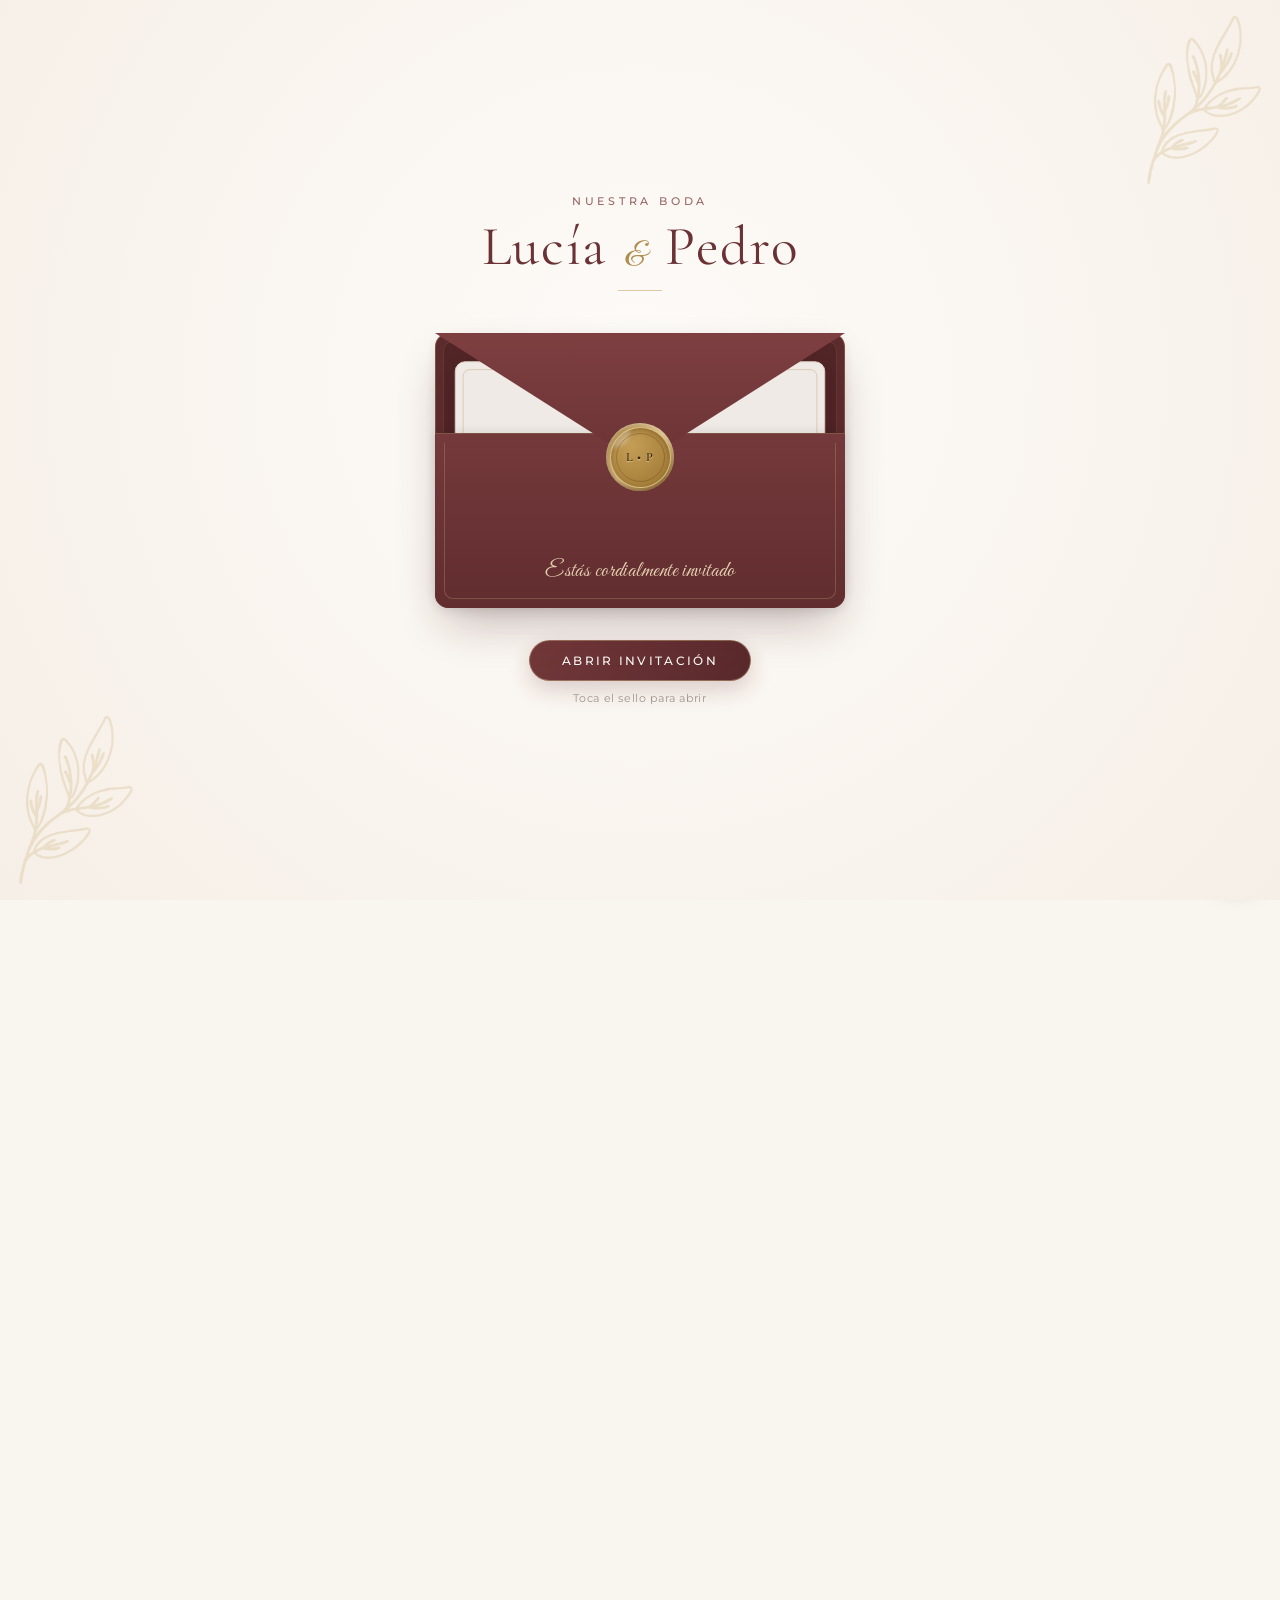
==== commit 7d3551ea: "Modificacion mp3 y diseño" ====
--- a/index.html
+++ b/index.html
@@ -71,7 +71,7 @@
               <span class="letter-badge-top">INVITACIÓN</span>
               <h2 class="letter-couple-title">Lucía &amp; Pedro</h2>
               <div class="letter-gold-rule"></div>
-              <p class="letter-date-main">27 · 08 · 2026</p>
+              <p class="letter-date-main">24 · 11 · 2026</p>
               <p class="letter-event-sub">Nos casamos</p>
             </div>
           </article>
@@ -148,8 +148,8 @@
 
         <!-- Fecha Destacada -->
         <div class="hero-date-badge">
-          <p class="hero-date-numbers">27 · 08 · 2026</p>
-          <p class="hero-date-day">SÁBADO</p>
+          <p class="hero-date-numbers">24 · 11 · 2026</p>
+          <p class="hero-date-day">MARTES</p>
         </div>
       </div>
 
@@ -162,8 +162,8 @@
             <path d="M0,42 C160,-2 370,62 500,26" fill="none" stroke="#c5a059" stroke-width="1.8" opacity="0.85"></path>
           </svg>
 
-          <img class="hero-arch-img" src="img/portada.jpg"
-            alt="Lucía y Pedro sonriendo juntos en el día de su boda" title="Toca para ampliar fotografía" />
+          <img class="hero-arch-img" src="img/portada.jpg" alt="Lucía y Pedro sonriendo juntos en el día de su boda"
+            title="Toca para ampliar fotografía" />
           <div class="hero-arch-overlay" aria-hidden="true"></div>
 
           <!-- Onda Inferior con Filete Dorado -->
@@ -185,8 +185,8 @@
         <!-- Reproductor de Música Integrado -->
         <div class="hero-audio-player" data-purpose="audio-player">
           <div class="player-song-info">
-            <div class="player-song-title">Perfect</div>
-            <div class="player-song-artist">Ed Sheeran</div>
+            <div class="player-song-title">HALLELUJAH</div>
+            <div class="player-song-artist">IL DIVO</div>
           </div>
 
           <!-- Barra de Progreso -->
@@ -272,12 +272,12 @@
         <!-- Columna Fecha -->
         <div class="date-col-box">
           <i class="fa-regular fa-calendar-check col-gold-icon"></i>
-          <span class="col-upper-title">SÁBADO</span>
-          <span class="col-muted-sub">27 DE AGOSTO</span>
+          <span class="col-upper-title">MARTES</span>
+          <span class="col-muted-sub">24 DE NOVIEMBRE</span>
           <span class="col-big-serif">2026</span>
-          <a id="google-calendar-btn" href="#" target="_blank" rel="noopener noreferrer" class="calendar-mini-link">
+          <!-- <a id="google-calendar-btn" href="#" target="_blank" rel="noopener noreferrer" class="calendar-mini-link">
             + Agendar fecha
-          </a>
+          </a> -->
         </div>
 
         <!-- Columna Días Restantes -->
@@ -285,7 +285,7 @@
           <i class="fa-regular fa-clock col-gold-icon"></i>
           <span class="col-upper-title">FALTAN</span>
           <div class="days-inline-group">
-            <span id="days" class="days-number-big">246</span>
+            <span id="days" class="days-number-big">0</span>
             <span class="days-unit-label">DÍAS</span>
           </div>
           <div class="live-hms-bar" aria-label="Horas, minutos y segundos restantes">
@@ -382,9 +382,9 @@
           <h3 class="location-title">Ceremonia<br />Religiosa</h3>
           <p class="location-place-name">Iglesia Santa Isabel</p>
           <p class="location-address">Av. Principal Nº123</p>
-          <p class="location-time">20:00 hrs.</p>
-          <a id="church-map-btn" href="https://maps.google.com/?q=Iglesia+Santa+Isabel+Av+Principal+123"
-            target="_blank" rel="noopener noreferrer" class="pill-action-btn">
+          <p class="location-time">15:00 hrs.</p>
+          <a id="church-map-btn" href="https://maps.google.com/?q=Iglesia+Santa+Isabel+Av+Principal+123" target="_blank"
+            rel="noopener noreferrer" class="pill-action-btn">
             <i class="fa-solid fa-location-dot" style="font-size: 10px;"></i>
             <span>Ver Ubicación</span>
           </a>
@@ -469,7 +469,7 @@
             </div>
             <div class="itinerary-step-dot"></div>
             <div class="itinerary-step-text">
-              <span class="itinerary-step-time">20:00 hrs.</span>
+              <span class="itinerary-step-time">15:00 hrs.</span>
               <span class="itinerary-step-name">Ceremonia Religiosa</span>
             </div>
           </div>
@@ -624,7 +624,8 @@
           <div class="rsvp-heart-divider" aria-hidden="true">♥</div>
 
           <p class="rsvp-instructions">
-            Favor de confirmar tu asistencia antes del <strong>10 de Agosto de 2026</strong>. ¡Esperamos celebrar juntos!
+            Favor de confirmar tu asistencia antes del <strong>10 de Noviembre de 2026</strong>. ¡Esperamos celebrar
+            juntos!
           </p>
 
           <!-- Botón de Confirmación Directa por WhatsApp -->
@@ -695,8 +696,7 @@
     <footer class="footer-photo-card" data-purpose="footer-image-section">
       <div class="footer-top-arch-mask wave-arch-bottom" aria-hidden="true"></div>
       <div class="footer-image-box">
-        <img class="footer-couple-img" src="img/foto_3.jpg"
-          alt="Pedro y Lucía celebrando juntos bajo luces cálidas" />
+        <img class="footer-couple-img" src="img/foto_3.jpg" alt="Pedro y Lucía celebrando juntos bajo luces cálidas" />
         <div class="footer-vignette-overlay">
           <p class="footer-closing-names">Lucía &amp; Pedro</p>
           <p class="footer-closing-quote">¡Gracias por ser parte de nuestra historia!</p>
@@ -721,7 +721,7 @@
         <span>¿Quieres una invitación como esta?</span>
         <a href="https://wa.me/?text=Hola%20BizFlow%2C%20quisiera%20cotizar%20una%20invitaci%C3%B3n%20digital"
           target="_blank" rel="noopener noreferrer"
-          style="font-weight: 600; font-size: 0.78rem; color: var(--wedding-gold-light); text-decoration: none;">
+          style="font-weight: 600; font-size: 0.78rem; text-decoration: none;">
           <span>Contáctanos</span>
         </a>
       </div>
@@ -737,7 +737,7 @@
 
   <!-- Audio Local -->
   <audio id="wedding-music" preload="auto" loop>
-    <source src="music/cancion_boda.mp3" type="audio/mpeg" />
+    <source src="music/HALLELUJAH - Violin.mp3" type="audio/mpeg" />
   </audio>
 
   <!-- Visor Lightbox para Galería, Portada y QR -->
@@ -762,4 +762,4 @@
   <script src="js/invitation.js"></script>
 </body>
 
-</html>
+</html>
--- a/css/global.css
+++ b/css/global.css
@@ -61,7 +61,7 @@
 }
 
 body {
-  background-color: #242120;
+  background-color: var(--wedding-cream);
   color: var(--wedding-text-dark);
   font-family: var(--font-sans);
   font-size: 16px;
--- a/css/envelope.css
+++ b/css/envelope.css
@@ -473,12 +473,62 @@
   letter-spacing: 0.06em;
 }
 
-@media (min-width: 640px) {
+@media (min-width: 768px) {
+  .envelope-shell {
+    max-width: 560px;
+  }
   .envelope-main-names {
-    font-size: 2.85rem;
+    font-size: 3.1rem;
   }
   .envelope-container {
-    max-width: 350px;
-    height: 245px;
-  }
-}
+    max-width: 380px;
+    height: 260px;
+  }
+  .letter-card {
+    height: 215px;
+  }
+  .envelope-pocket-front {
+    height: 165px;
+  }
+  .envelope-flap {
+    height: 122px;
+  }
+  .wax-seal {
+    top: 84px;
+    width: 64px;
+    height: 64px;
+  }
+  .envelope-leaf-corner {
+    width: 8.5rem;
+  }
+}
+
+@media (min-width: 1024px) {
+  .envelope-shell {
+    max-width: 640px;
+  }
+  .envelope-main-names {
+    font-size: 3.45rem;
+  }
+  .envelope-container {
+    max-width: 410px;
+    height: 275px;
+  }
+  .letter-card {
+    height: 228px;
+  }
+  .envelope-pocket-front {
+    height: 175px;
+  }
+  .envelope-flap {
+    height: 130px;
+  }
+  .wax-seal {
+    top: 90px;
+    width: 68px;
+    height: 68px;
+  }
+  .envelope-leaf-corner {
+    width: 10.5rem;
+  }
+}
--- a/css/invitation.css
+++ b/css/invitation.css
@@ -6,14 +6,11 @@
 /* Contenedor Marco Principal */
 .main-invitation-container {
   width: 100%;
-  max-width: 480px;
+  max-width: 100%;
   margin: 0 auto;
   background-color: var(--wedding-cream);
-  box-shadow: 0 25px 60px rgba(0, 0, 0, 0.45);
   overflow: hidden;
   position: relative;
-  border-left: 1px solid rgba(59, 52, 50, 0.25);
-  border-right: 1px solid rgba(59, 52, 50, 0.25);
   display: flex;
   flex-direction: column;
   color: var(--wedding-text-dark);
@@ -207,13 +204,11 @@
 .hero-arch-overlay {
   position: absolute;
   inset: 0;
-  background: linear-gradient(
-    to bottom,
-    rgba(99, 45, 48, 0.22) 0%,
-    transparent 22%,
-    transparent 72%,
-    rgba(82, 36, 39, 0.55) 100%
-  );
+  background: linear-gradient(to bottom,
+      rgba(99, 45, 48, 0.22) 0%,
+      transparent 22%,
+      transparent 72%,
+      rgba(82, 36, 39, 0.55) 100%);
   pointer-events: none;
   z-index: 2;
 }
@@ -1458,8 +1453,8 @@
   width: 48px;
   height: 48px;
   border-radius: 9999px;
-  background: linear-gradient(135deg, var(--wedding-marsala), var(--wedding-marsala-dark));
-  border: 2px solid var(--wedding-gold);
+  background: #f0f8ffcf;
+  /* border: 2px solid var(--wedding-gold); */
   box-shadow: 0 8px 22px rgba(0, 0, 0, 0.35);
   z-index: 80;
   display: flex;
@@ -1509,4 +1504,4 @@
   border: 2px solid rgba(197, 160, 89, 0.6);
   box-shadow: 0 20px 50px rgba(0, 0, 0, 0.6);
   object-fit: contain;
-}
+}
--- a/css/responsive.css
+++ b/css/responsive.css
@@ -1,9 +1,11 @@
 /* ==========================================================================
-   RESPONSIVE.CSS - ADAPTABILIDAD MÓVIL, TABLET Y ESCRITORIO
+   RESPONSIVE.CSS - DISEÑO RESPONSIVE COMPLETO PARA MÓVIL, TABLET Y PC
    BODA LUCÍA & PEDRO (STITCH AI - MODELO 03)
    ========================================================================== */
 
-/* 1. Dispositivos Móviles Pequeños (< 380px) */
+/* ==========================================================================
+   1. DISPOSITIVOS MÓVILES PEQUEÑOS (< 380px)
+   ========================================================================== */
 @media (max-width: 380px) {
   .hero-couple-name {
     font-size: 2.65rem;
@@ -15,8 +17,7 @@
   }
 
   .locations-grid-2col,
-  .gift-options-grid,
-  .rsvp-two-col-grid {
+  .gift-options-grid {
     gap: 0.5rem;
     padding-left: 0.5rem;
     padding-right: 0.5rem;
@@ -28,102 +29,650 @@
   }
 }
 
-/* 2. Móviles Estándar (< 640px) */
-@media (max-width: 639px) {
-  body {
-    background-color: var(--wedding-cream);
-  }
-
-  .main-invitation-container {
-    max-width: 100%;
-    border-left: none;
-    border-right: none;
-    box-shadow: none;
-  }
-}
-
-/* 3. Tablets y Escritorio (min-width: 640px) */
-@media (min-width: 640px) {
-  body {
-    background-color: #242120;
-    background-image: radial-gradient(circle at 50% 20%, #352828 0%, #1c1817 100%);
-    padding: 2rem 1rem;
-    display: flex;
-    justify-content: center;
-    align-items: flex-start;
-  }
-
-  .main-invitation-container {
-    max-width: 520px;
-    border-radius: 1.5rem;
-    border: 1px solid rgba(197, 160, 89, 0.32);
-    box-shadow: 0 30px 70px rgba(0, 0, 0, 0.55);
-  }
-
+/* ==========================================================================
+   2. TABLETS (min-width: 768px)
+   ========================================================================== */
+@media (min-width: 768px) {
+  /* Portada / Hero en Tablet */
   .hero-marsala-section {
-    padding: 3rem 0 2.5rem 0;
+    padding: 3.5rem 0 3.5rem 0;
   }
 
   .hero-top-content,
   .hero-bottom-content {
-    padding: 0 2rem;
+    padding: 0 2.5rem;
+    max-width: 760px;
+    margin: 0 auto;
+  }
+
+  .hero-laurel-box {
+    width: 8.2rem;
+    height: 7.2rem;
+  }
+
+  .hero-monogram-letters {
+    font-size: 2.4rem;
+  }
+
+  .hero-pretitle {
+    font-size: 0.85rem;
   }
 
   .hero-couple-name {
-    font-size: 3.5rem;
+    font-size: 4rem;
+  }
+
+  .hero-couple-amp {
+    font-size: 2.2rem;
+  }
+
+  .hero-date-badge {
+    max-width: 340px;
+    padding: 0.85rem 0;
+  }
+
+  .hero-date-numbers {
+    font-size: 1.5rem;
+  }
+
+  .hero-photo-container {
+    max-width: 100%;
+    margin: 1.5rem 0 1rem 0;
+  }
+
+  .hero-wave-frame {
+    aspect-ratio: 16 / 10;
+    max-height: 520px;
   }
 
   .hero-wave-top-svg {
-    height: 62px;
+    height: 68px;
   }
 
   .hero-wave-bottom-svg {
-    height: 66px;
+    height: 72px;
+  }
+
+  .hero-quote-box {
+    max-width: 520px;
+    margin: 2rem 0 2.25rem 0;
+  }
+
+  .hero-quote-text {
+    font-size: 1.45rem;
   }
 
   .hero-audio-player {
-    max-width: 370px;
-  }
-
+    max-width: 440px;
+    padding: 1.25rem 1.5rem;
+  }
+
+  .player-song-title {
+    font-size: 1.3rem;
+  }
+
+  .hero-botanical-top-right,
+  .hero-botanical-accent {
+    width: 7.5rem;
+  }
+
+  /* Sección 2: Bienvenidos, Cuenta Regresiva y Familia en Tablet */
   .welcome-paper-section {
-    padding: 3.5rem 2.25rem;
-  }
-
-  .date-countdown-card,
+    padding: 4.5rem 2.5rem;
+  }
+
+  .welcome-heading {
+    font-size: 2.25rem;
+  }
+
+  .leaf-divider-row {
+    width: 16rem;
+    margin-bottom: 1.75rem;
+  }
+
+  .welcome-lead-text {
+    font-size: 1.55rem;
+    max-width: 34rem;
+    margin-bottom: 2.5rem;
+  }
+
+  .date-countdown-card {
+    max-width: 620px;
+    padding: 1.85rem 1rem;
+  }
+
+  .col-gold-icon {
+    font-size: 1.85rem;
+    margin-bottom: 0.6rem;
+  }
+
+  .col-upper-title {
+    font-size: 12.5px;
+  }
+
+  .col-muted-sub {
+    font-size: 11.5px;
+  }
+
+  .col-big-serif,
+  .days-number-big {
+    font-size: 2.15rem;
+  }
+
+  .days-unit-label {
+    font-size: 1.35rem;
+  }
+
+  .live-hms-bar {
+    font-size: 12px;
+  }
+
+  .calendar-mini-link {
+    font-size: 11px;
+    margin-top: 0.45rem;
+  }
+
+  .inspirational-quote-wrap {
+    max-width: 34rem;
+    margin: 2.75rem 0;
+  }
+
+  .inspirational-quote-text {
+    font-size: 1.38rem;
+  }
+
+  /* Padres y Padrinos en 2 columnas paralelas en Tablet y PC */
   .family-blocks-stack {
-    max-width: 390px;
+    max-width: 700px;
+    display: grid;
+    grid-template-columns: 1fr 1fr;
+    align-items: start;
+    gap: 2.5rem;
+  }
+
+  .family-group-box {
+    background-color: rgba(255, 255, 255, 0.55);
+    border: 1px solid var(--wedding-border-light);
+    border-radius: 1.1rem;
+    padding: 1.75rem 1.25rem;
+    height: 100%;
+    justify-content: flex-start;
+  }
+
+  .family-names-list {
+    font-size: 1.45rem;
+  }
+
+  .welcome-botanical-top-right,
+  .welcome-botanical-accent {
+    width: 7.5rem;
+  }
+
+  /* Sección 3: Ceremonia y Celebración, Vestimenta, Itinerario, Regalos, Galería y RSVP en Tablet */
+  .section-marsala-arch {
+    padding: 3rem 2rem 2.75rem 2rem;
+  }
+
+  .arch-section-title {
+    font-size: 2rem;
+  }
+
+  .arch-watermark-top-right {
+    width: 7.5rem;
+  }
+
+  .locations-grid-2col {
+    max-width: 720px;
+    gap: 2rem;
+    padding: 3rem 2rem;
+  }
+
+  .location-col-item.with-left-divider {
+    padding-left: 2rem;
+  }
+
+  .location-icon-box {
+    width: 3.75rem;
+    height: 3.75rem;
+    margin-bottom: 0.75rem;
+  }
+
+  .location-icon-box svg {
+    width: 3rem !important;
+    height: 3rem !important;
+  }
+
+  .location-title {
+    font-size: 1.5rem;
+  }
+
+  .location-place-name {
+    font-size: 0.95rem;
+  }
+
+  .location-address {
+    font-size: 0.85rem;
+  }
+
+  .location-time {
+    font-size: 0.95rem;
+  }
+
+  .pill-action-btn {
+    padding: 0.55rem 1.25rem;
+    font-size: 12.5px;
+    margin-top: 1rem;
+  }
+
+  /* Subsecciones interiores más amplias en Tablet */
+  .dress-code-block,
+  .itinerary-block,
+  .gift-registry-block,
+  .gallery-block {
+    max-width: 720px;
+    padding: 2.75rem 2rem;
+  }
+
+  .subsection-header-title {
+    font-size: 1.05rem;
+  }
+
+  .dress-code-row {
+    gap: 3rem;
+  }
+
+  .dress-style-label {
+    font-size: 1.4rem;
+  }
+
+  .color-swatch-dot {
+    width: 1.65rem;
+    height: 1.65rem;
+  }
+
+  /* Itinerario en Tablet */
+  .vertical-timeline-list {
+    max-width: 440px;
+    margin: 0 auto;
+    gap: 1.35rem;
+  }
+
+  .itinerary-step-icon {
+    width: 3.5rem;
+  }
+
+  .itinerary-step-icon img {
+    width: 2.65rem;
+    height: 2.65rem;
+  }
+
+  .vertical-timeline-line {
+    left: calc(0.5rem + 3.5rem + 0.75rem + 0.375rem - 1px);
+  }
+
+  .itinerary-step-time {
+    font-size: 0.88rem;
+  }
+
+  .itinerary-step-name {
+    font-size: 1.25rem;
+  }
+
+  /* Regalos en Tablet */
+  .gift-quote-text {
+    font-size: 1.28rem;
+    max-width: 34rem;
+    margin-bottom: 2rem;
+  }
+
+  .gift-options-grid {
+    gap: 2rem;
+  }
+
+  .gift-col-box.with-left-divider {
+    padding-left: 2rem;
+  }
+
+  .gift-col-title {
+    font-size: 1.3rem;
+  }
+
+  .gift-sub-detail,
+  .bank-details-list {
+    font-size: 0.85rem;
+  }
+
+  .bank-account-mono {
+    font-size: 0.82rem;
+  }
+
+  .copy-bank-btn {
+    font-size: 11.5px;
+    padding: 0.35rem 0.9rem;
+  }
+
+  .qr-code-image {
+    width: 7.5rem;
+    height: 7.5rem;
+  }
+
+  /* Galería en Tablet */
+  .gallery-grid-2x2 {
+    gap: 1.15rem;
+  }
+
+  /* RSVP en Tablet */
+  .rsvp-photos-block {
+    max-width: 600px;
+    padding: 2.5rem 2rem 3.5rem 2rem;
+  }
+
+  .rsvp-box-card {
+    padding: 2.5rem 2.25rem;
+  }
+
+  .rsvp-title-main {
+    font-size: 1.6rem;
+  }
+
+  .rsvp-instructions {
+    font-size: 0.9rem;
+    max-width: 28rem;
+  }
+
+  .whatsapp-rsvp-btn,
+  .toggle-rsvp-form-btn {
+    max-width: 400px;
+  }
+
+  /* Footer Fotográfico en Tablet */
+  .footer-image-box {
+    aspect-ratio: 16 / 8;
+    max-height: 460px;
+  }
+
+  .footer-closing-names {
+    font-size: 2rem;
+  }
+
+  .footer-closing-quote {
+    font-size: 1.15rem;
+  }
+
+  .section-leaf-accent {
+    width: 7.5rem;
+  }
+}
+
+/* ==========================================================================
+   3. PC / ESCRITORIO (min-width: 1024px)
+   ========================================================================== */
+@media (min-width: 1024px) {
+  /* Hero en PC: Layout Editorial de 2 Columnas (Contenido a la izquierda, Retrato a la derecha) */
+  .hero-marsala-section {
+    padding: 4.5rem 4rem;
+    display: grid;
+    grid-template-columns: 1fr 1.05fr;
+    grid-template-rows: auto auto;
+    align-items: center;
+    justify-items: center;
+    column-gap: 4rem;
+    row-gap: 1.5rem;
+  }
+
+  .hero-top-content {
+    grid-column: 1;
+    grid-row: 1;
+    align-self: end;
+    padding: 0;
+    max-width: 500px;
+  }
+
+  .hero-bottom-content {
+    grid-column: 1;
+    grid-row: 2;
+    align-self: start;
+    padding: 0;
+    max-width: 500px;
+  }
+
+  .hero-photo-container {
+    grid-column: 2;
+    grid-row: 1 / 3;
+    align-self: center;
+    width: 100%;
+    max-width: 520px;
+    margin: 0;
+    border-radius: 1.25rem;
+    padding: 0.65rem;
+    background: rgba(255, 255, 255, 0.04);
+    border: 1px solid rgba(197, 160, 89, 0.45);
+    box-shadow: 0 28px 65px rgba(0, 0, 0, 0.38);
+  }
+
+  .hero-wave-frame {
+    aspect-ratio: 4 / 4.7;
+    max-height: 620px;
+    border-radius: 0.85rem;
+  }
+
+  /* Ocultar ondas móviles en el marco de retrato de escritorio */
+  .hero-wave-top-svg,
+  .hero-wave-bottom-svg {
+    display: none;
+  }
+
+  .hero-couple-name {
+    font-size: 4.4rem;
+  }
+
+  .hero-quote-box {
+    margin: 0.75rem 0 1.5rem 0;
+  }
+
+  .hero-audio-player {
+    max-width: 420px;
+  }
+
+  /* Sección 2: Bienvenidos, Cuenta Regresiva y Familia en PC */
+  .welcome-paper-section {
+    padding: 5.5rem 4rem;
+  }
+
+  .welcome-heading {
+    font-size: 2.5rem;
+  }
+
+  .welcome-lead-text {
+    font-size: 1.7rem;
+    max-width: 42rem;
+  }
+
+  .date-countdown-card {
+    max-width: 820px;
+    padding: 2.25rem 2rem;
+  }
+
+  .col-big-serif,
+  .days-number-big {
+    font-size: 2.5rem;
+  }
+
+  .family-blocks-stack {
+    max-width: 920px;
+    gap: 3.5rem;
+  }
+
+  .family-group-box {
+    padding: 2.25rem 2rem;
+  }
+
+  .family-names-list {
+    font-size: 1.6rem;
+  }
+
+  /* Sección 3: Ceremonia y Celebración, Vestimenta, Itinerario, Regalos, Galería y RSVP en PC */
+  .section-marsala-arch {
+    padding: 3.75rem 2rem 3.25rem 2rem;
+  }
+
+  .arch-section-title {
+    font-size: 2.35rem;
+  }
+
+  .locations-grid-2col {
+    max-width: 980px;
+    gap: 3.5rem;
+    padding: 4rem 2.5rem;
+  }
+
+  .location-col-item.with-left-divider {
+    padding-left: 3.5rem;
+  }
+
+  .location-title {
+    font-size: 1.75rem;
+  }
+
+  .location-place-name {
+    font-size: 1.05rem;
+  }
+
+  .location-address {
+    font-size: 0.92rem;
+  }
+
+  .location-time {
+    font-size: 1.05rem;
+  }
+
+  .dress-code-block,
+  .itinerary-block,
+  .gift-registry-block {
+    max-width: 980px;
+    padding: 3.5rem 2.5rem;
+  }
+
+  /* Itinerario Horizontal de 5 Columnas en PC */
+  .vertical-timeline-list {
+    max-width: 100%;
+    display: grid;
+    grid-template-columns: repeat(5, 1fr);
+    gap: 1.25rem;
+    padding: 1.25rem 0 0.5rem 0;
+  }
+
+  .vertical-timeline-line {
+    left: 10%;
+    right: 10%;
+    top: calc(1.25rem + 3.75rem + 0.85rem + 0.375rem - 1px);
+    bottom: auto;
+    width: auto;
+    height: 2px;
+  }
+
+  .itinerary-step-row {
+    flex-direction: column;
+    align-items: center;
+    text-align: center;
+    gap: 0.85rem;
+  }
+
+  .itinerary-step-icon {
+    width: 3.75rem;
+    height: 3.75rem;
+  }
+
+  .itinerary-step-icon img {
+    width: 2.85rem;
+    height: 2.85rem;
+  }
+
+  .itinerary-step-text {
+    flex-direction: column;
+    align-items: center;
+    text-align: center;
+    padding-left: 0;
+    gap: 0.25rem;
+  }
+
+  .itinerary-step-time {
+    font-size: 0.85rem;
+  }
+
+  .itinerary-step-name {
+    font-size: 1.2rem;
+  }
+
+  /* Galería de 4 Columnas en PC */
+  .gallery-block {
+    max-width: 1080px;
+    padding: 3.5rem 2.5rem;
+  }
+
+  .gallery-grid-2x2 {
+    grid-template-columns: repeat(4, 1fr);
+    gap: 1.35rem;
+  }
+
+  /* RSVP en PC */
+  .rsvp-photos-block {
+    max-width: 720px;
+    padding: 3rem 2rem 4.5rem 2rem;
+  }
+
+  .rsvp-box-card {
+    padding: 3rem 3.25rem;
+  }
+
+  /* Footer Fotográfico Panorámico en PC */
+  .footer-image-box {
+    aspect-ratio: 21 / 8;
+    max-height: 520px;
+  }
+
+  .footer-vignette-overlay {
+    padding: 2.5rem 2rem;
+  }
+
+  .footer-closing-names {
+    font-size: 2.5rem;
+  }
+
+  .footer-closing-quote {
+    font-size: 1.3rem;
+  }
+
+  .section-leaf-accent {
+    width: 9rem;
+  }
+}
+
+/* ==========================================================================
+   4. PANTALLAS GRANDES / MONITORES WIDE (min-width: 1280px)
+   ========================================================================== */
+@media (min-width: 1280px) {
+  .hero-marsala-section {
+    padding: 5rem 7vw;
+    column-gap: 5.5rem;
+  }
+
+  .hero-photo-container {
+    max-width: 560px;
+  }
+
+  .hero-couple-name {
+    font-size: 4.8rem;
   }
 
   .locations-grid-2col,
   .dress-code-block,
   .itinerary-block,
-  .gift-registry-block,
-  .gallery-block,
-  .rsvp-photos-block {
-    max-width: 420px;
+  .gift-registry-block {
+    max-width: 1080px;
+  }
+
+  .gallery-block {
+    max-width: 1180px;
   }
 }
-
-/* 4. Pantallas Grandes / Desktop (min-width: 1024px) */
-@media (min-width: 1024px) {
-  body {
-    padding: 2.5rem 1.5rem;
-  }
-
-  .main-invitation-container {
-    max-width: 560px;
-  }
-
-  .hero-arch-frame {
-    max-width: 360px;
-  }
-
-  .locations-grid-2col,
-  .dress-code-block,
-  .itinerary-block,
-  .gift-registry-block,
-  .gallery-block,
-  .rsvp-photos-block {
-    max-width: 450px;
-  }
-}
